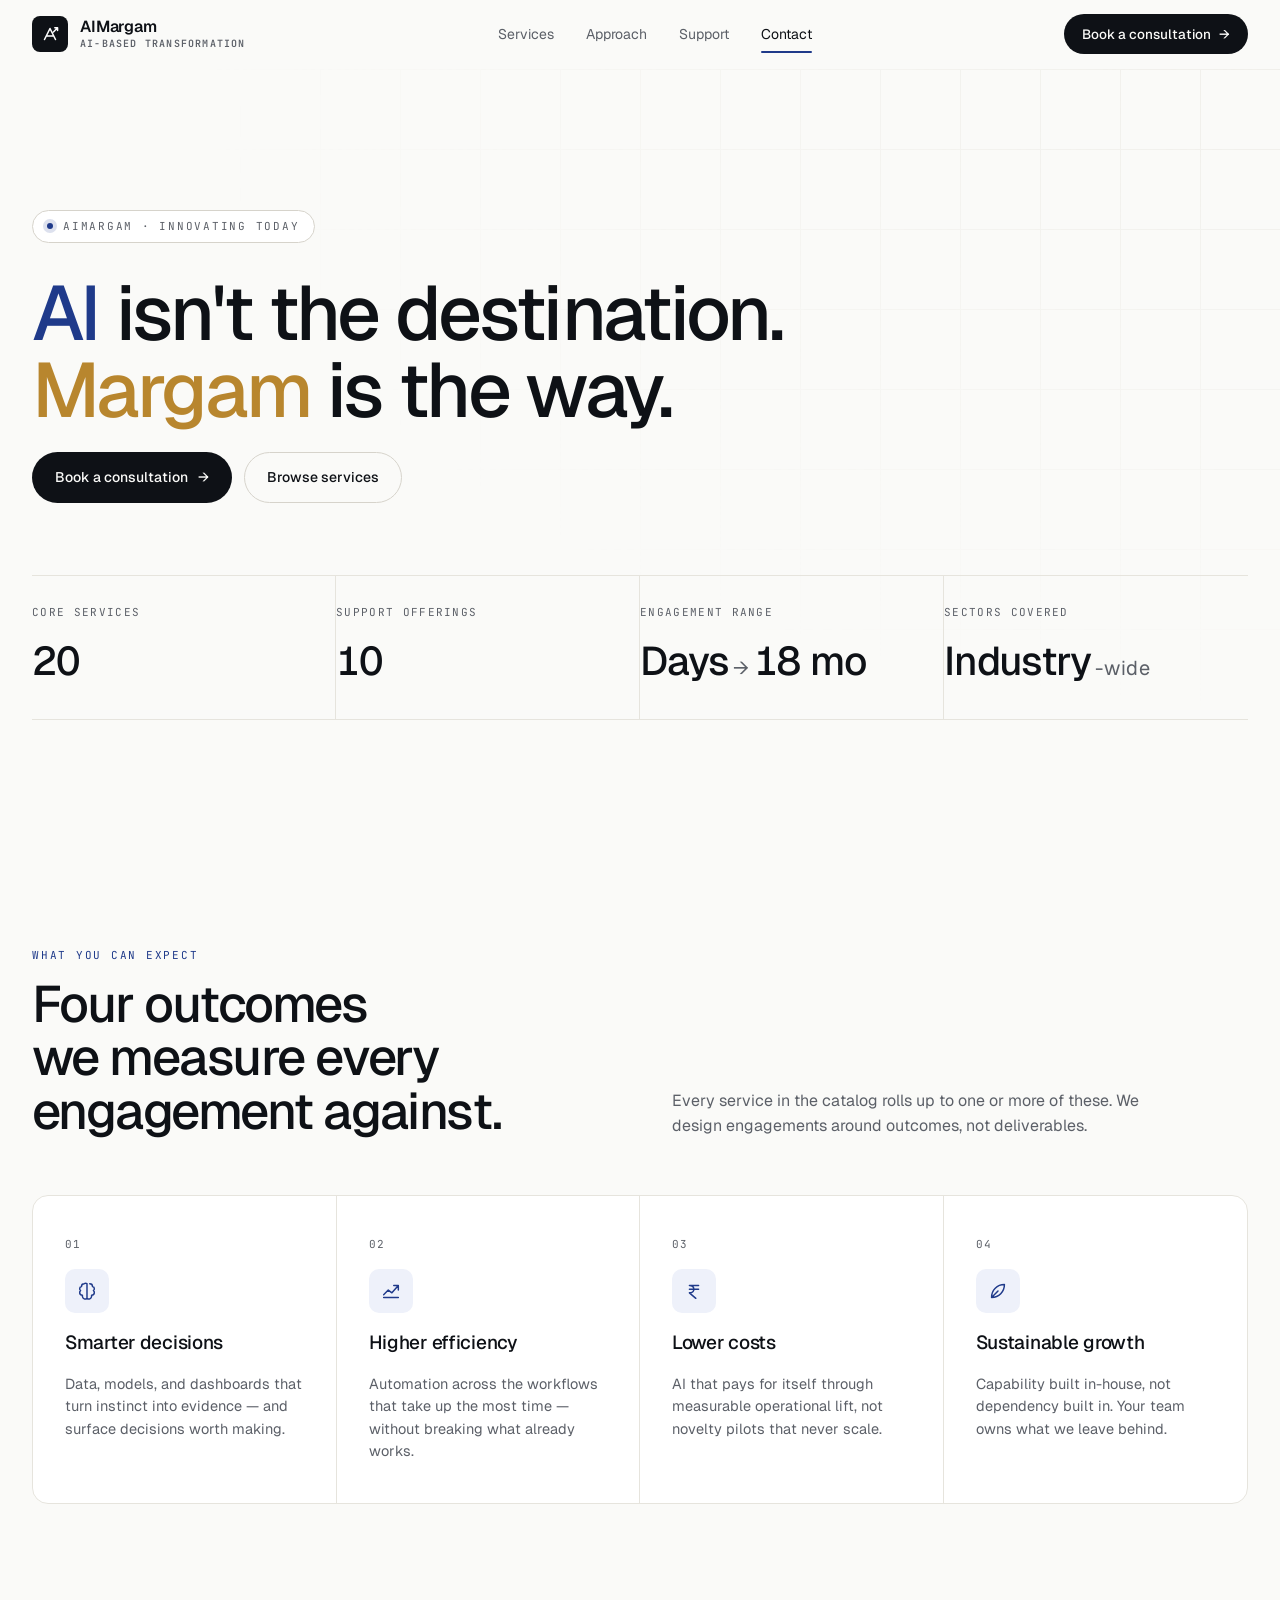
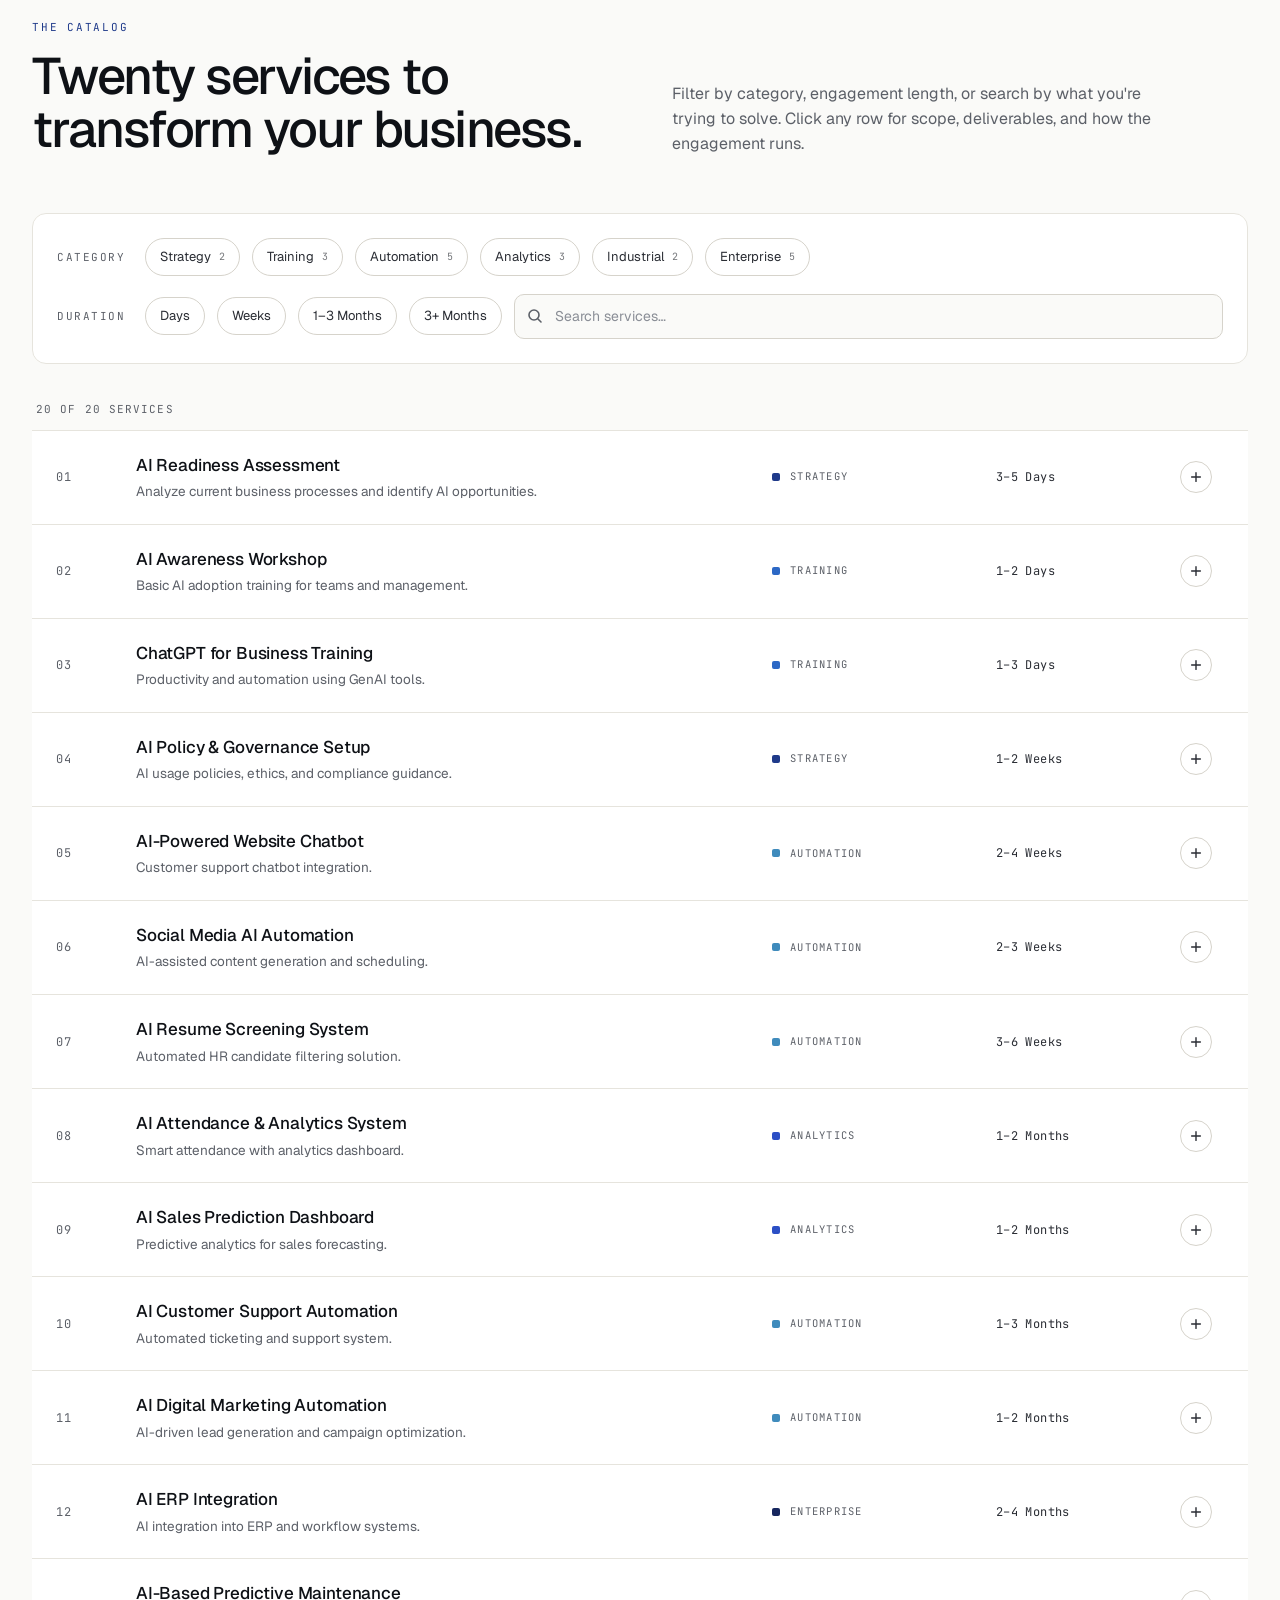
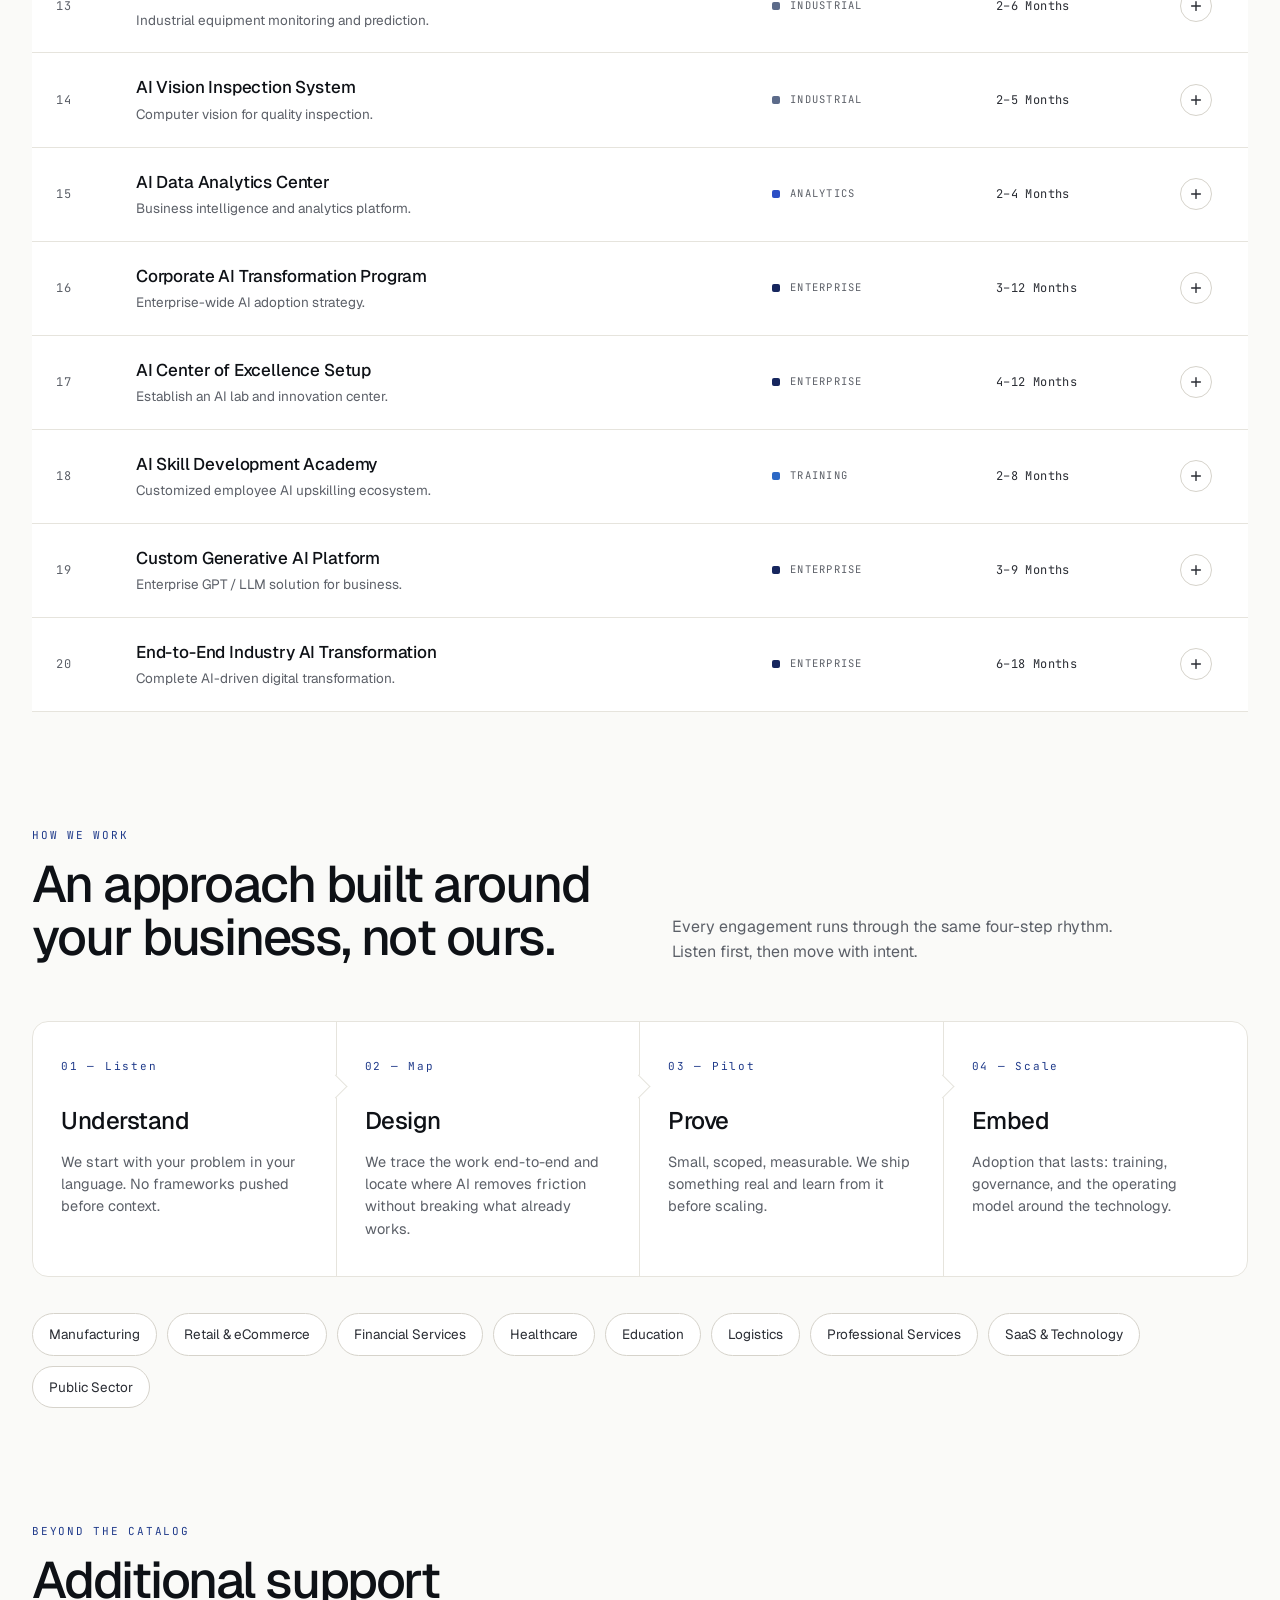
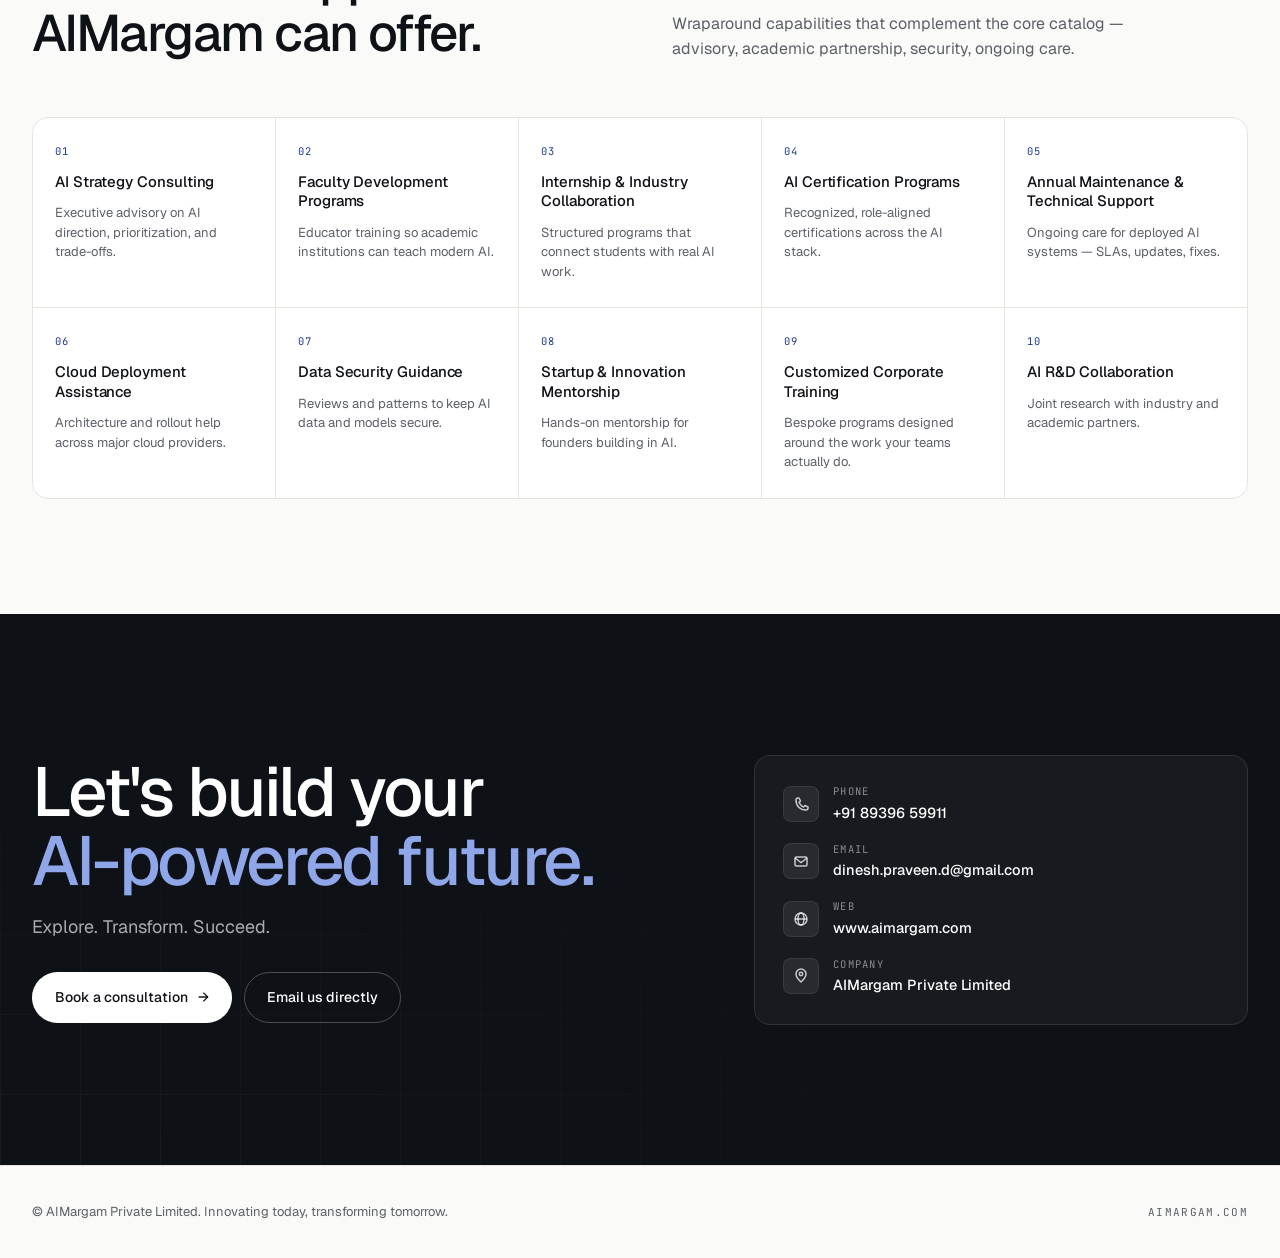
==== index.html @ cd2fcca5 "Add files via upload" ====
<!doctype html>
<html lang="en">
<head>
  <meta charset="utf-8" />
  <meta name="viewport" content="width=device-width, initial-scale=1" />
  <title>AIMargam — AI transformation for businesses</title>
  <meta name="description" content="AIMargam Private Limited — AI transformation services for businesses. Twenty focused services, deep advisory, and platform partnerships from discovery to enterprise rollout." />

  <link rel="preconnect" href="https://fonts.googleapis.com" />
  <link rel="preconnect" href="https://fonts.gstatic.com" crossorigin />
  <link href="https://fonts.googleapis.com/css2?family=Geist:wght@300;400;500;600;700&family=JetBrains+Mono:wght@400;500&display=swap" rel="stylesheet" />

  <link rel="stylesheet" href="styles.css" />
</head>
<body>

  <!-- =====================================================
       Inline SVG sprite (one fetch, all icons)
       ===================================================== -->
  <svg width="0" height="0" style="position:absolute" aria-hidden="true">
    <defs>
      <symbol id="i-arrow-ur" viewBox="0 0 16 16">
        <path d="M4 12 L12 4 M6 4 L12 4 L12 10" fill="none" stroke="currentColor" stroke-width="1.6" stroke-linecap="round" stroke-linejoin="round"/>
      </symbol>
      <symbol id="i-search" viewBox="0 0 16 16">
        <circle cx="7" cy="7" r="5" fill="none" stroke="currentColor" stroke-width="1.6"/>
        <path d="M11 11 L14 14" fill="none" stroke="currentColor" stroke-width="1.6" stroke-linecap="round"/>
      </symbol>
      <symbol id="i-plus" viewBox="0 0 16 16">
        <path d="M8 3 V13 M3 8 H13" fill="none" stroke="currentColor" stroke-width="1.6" stroke-linecap="round"/>
      </symbol>
      <symbol id="i-close" viewBox="0 0 16 16">
        <path d="M4 4 L12 12 M12 4 L4 12" fill="none" stroke="currentColor" stroke-width="1.8" stroke-linecap="round"/>
      </symbol>
      <symbol id="i-menu" viewBox="0 0 16 16">
        <path d="M2 5 H14 M2 11 H14" fill="none" stroke="currentColor" stroke-width="1.6" stroke-linecap="round"/>
      </symbol>
      <symbol id="i-check" viewBox="0 0 24 24">
        <path d="M5 12 L10 17 L19 7" fill="none" stroke="currentColor" stroke-width="2.2" stroke-linecap="round" stroke-linejoin="round"/>
      </symbol>
      <symbol id="i-phone" viewBox="0 0 16 16">
        <path d="M3 4 C3 3 4 2 5 2 H6 L7.5 5 L6 6.5 C7 8.5 8.5 10 10.5 11 L12 9.5 L15 11 V12 C15 13 14 14 13 14 C7 14 3 10 3 4 Z" fill="none" stroke="currentColor" stroke-width="1.5" stroke-linejoin="round"/>
      </symbol>
      <symbol id="i-mail" viewBox="0 0 16 16">
        <rect x="2" y="4" width="12" height="9" rx="1.5" fill="none" stroke="currentColor" stroke-width="1.5"/>
        <path d="M2 5 L8 9.5 L14 5" fill="none" stroke="currentColor" stroke-width="1.5"/>
      </symbol>
      <symbol id="i-web" viewBox="0 0 16 16">
        <circle cx="8" cy="8" r="6" fill="none" stroke="currentColor" stroke-width="1.5"/>
        <ellipse cx="8" cy="8" rx="3" ry="6" fill="none" stroke="currentColor" stroke-width="1.5"/>
        <path d="M2 8 H14" fill="none" stroke="currentColor" stroke-width="1.5"/>
      </symbol>
      <symbol id="i-pin" viewBox="0 0 16 16">
        <path d="M8 14 C8 14 13 9.5 13 6 A5 5 0 0 0 3 6 C3 9.5 8 14 8 14 Z" fill="none" stroke="currentColor" stroke-width="1.5" stroke-linejoin="round"/>
        <circle cx="8" cy="6" r="1.7" fill="none" stroke="currentColor" stroke-width="1.5"/>
      </symbol>
      <symbol id="i-brain" viewBox="0 0 24 24">
        <path d="M9 4 A3 3 0 0 0 6 7 A2.5 2.5 0 0 0 4 9.5 A2.5 2.5 0 0 0 5 11.5 A2.5 2.5 0 0 0 4 13.5 A3 3 0 0 0 7 16.5 V18 A3 3 0 0 0 12 20 V4 A3 3 0 0 0 9 4 Z M15 4 A3 3 0 0 1 18 7 A2.5 2.5 0 0 1 20 9.5 A2.5 2.5 0 0 1 19 11.5 A2.5 2.5 0 0 1 20 13.5 A3 3 0 0 1 17 16.5 V18 A3 3 0 0 1 12 20" fill="none" stroke="currentColor" stroke-width="1.6" stroke-linecap="round" stroke-linejoin="round"/>
      </symbol>
      <symbol id="i-chart" viewBox="0 0 24 24">
        <path d="M4 19 H20 M4 16 L9 11 L13 14 L20 6 M15 6 L20 6 L20 11" fill="none" stroke="currentColor" stroke-width="1.6" stroke-linecap="round" stroke-linejoin="round"/>
      </symbol>
      <symbol id="i-rupee" viewBox="0 0 24 24">
        <path d="M7 6 H17 M7 10 H17 M7 6 C13 6 14 14 7 14 L14 20" fill="none" stroke="currentColor" stroke-width="1.6" stroke-linecap="round" stroke-linejoin="round"/>
      </symbol>
      <symbol id="i-leaf" viewBox="0 0 24 24">
        <path d="M5 19 C5 11 11 5 19 5 C19 13 13 19 5 19 Z M5 19 L12 12" fill="none" stroke="currentColor" stroke-width="1.6" stroke-linecap="round" stroke-linejoin="round"/>
      </symbol>
      <symbol id="i-mark" viewBox="0 0 32 32">
        <path d="M8 24 L16 8 L24 24 M11 19 H21 M21 13 L27 7 M23 7 L27 7 L27 11" fill="none" stroke="currentColor" stroke-width="2.2" stroke-linecap="round" stroke-linejoin="round"/>
      </symbol>
    </defs>
  </svg>

  <!-- =====================================================
       Navigation
       ===================================================== -->
  <nav class="nav" id="top">
    <div class="nav-inner">
      <a class="brand" href="#top">
        <span class="brand-mark"><svg><use href="#i-mark"/></svg></span>
        <span class="brand-text">
          <span class="name">AIMargam</span>
          <span class="sub">AI-based transformation</span>
        </span>
      </a>
      <div class="nav-links">
        <a href="#services">Services</a>
        <a href="#approach">Approach</a>
        <a href="#support">Support</a>
        <a href="#contact">Contact</a>
      </div>
      <button class="nav-cta" data-book="true">
        Book a consultation
        <span class="arrow">→</span>
      </button>
      <button class="nav-mobile-toggle" aria-label="Open menu"><svg><use href="#i-menu"/></svg></button>
    </div>
  </nav>

  <!-- Mobile menu drawer -->
  <div class="mobile-menu">
    <button class="mobile-close" aria-label="Close menu"><svg style="width:16px;height:16px"><use href="#i-close"/></svg></button>
    <a href="#services">Services</a>
    <a href="#approach">Approach</a>
    <a href="#support">Support</a>
    <a href="#contact">Contact</a>
    <button class="cta" data-book="true">Book a consultation</button>
  </div>

  <!-- =====================================================
       Hero
       ===================================================== -->
  <header class="hero">
    <div class="shell">
      <div class="hero-eyebrow reveal">AIMargam · Innovating today</div>
      <h1 class="reveal" data-delay="1"><span class="accent">AI</span> isn't the destination. <span class="accent-gold">Margam</span> is the way.</h1>
      <div class="hero-ctas reveal" data-delay="3">
        <button class="btn btn-primary" data-book="true">Book a consultation <span class="arrow">→</span></button>
        <a class="btn btn-ghost" href="#services">Browse services</a>
      </div>

      <div class="hero-stats reveal" data-delay="4">
        <div class="stat">
          <div class="k">Core services</div>
          <div class="v"><span data-count="20">20</span></div>
        </div>
        <div class="stat">
          <div class="k">Support offerings</div>
          <div class="v"><span data-count="10">10</span></div>
        </div>
        <div class="stat">
          <div class="k">Engagement range</div>
          <div class="v">Days <small>→</small> 18 mo</div>
        </div>
        <div class="stat">
          <div class="k">Sectors covered</div>
          <div class="v">Industry<small>-wide</small></div>
        </div>
      </div>
    </div>
  </header>

  <!-- =====================================================
       Outcomes
       ===================================================== -->
  <section class="section">
    <div class="shell">
      <div class="sec-head">
        <div class="reveal">
          <div class="sec-eyebrow">What you can expect</div>
          <h2>Four outcomes we measure every engagement against.</h2>
        </div>
        <p class="blurb reveal" data-delay="1">Every service in the catalog rolls up to one or more of these. We design engagements around outcomes, not deliverables.</p>
      </div>

      <div class="outcomes reveal">
        <div class="outcome">
          <span class="outcome-num">01</span>
          <div class="outcome-glyph"><svg width="22" height="22"><use href="#i-brain"/></svg></div>
          <h3>Smarter decisions</h3>
          <p>Data, models, and dashboards that turn instinct into evidence — and surface decisions worth making.</p>
        </div>
        <div class="outcome">
          <span class="outcome-num">02</span>
          <div class="outcome-glyph"><svg width="22" height="22"><use href="#i-chart"/></svg></div>
          <h3>Higher efficiency</h3>
          <p>Automation across the workflows that take up the most time — without breaking what already works.</p>
        </div>
        <div class="outcome">
          <span class="outcome-num">03</span>
          <div class="outcome-glyph"><svg width="22" height="22"><use href="#i-rupee"/></svg></div>
          <h3>Lower costs</h3>
          <p>AI that pays for itself through measurable operational lift, not novelty pilots that never scale.</p>
        </div>
        <div class="outcome">
          <span class="outcome-num">04</span>
          <div class="outcome-glyph"><svg width="22" height="22"><use href="#i-leaf"/></svg></div>
          <h3>Sustainable growth</h3>
          <p>Capability built in-house, not dependency built in. Your team owns what we leave behind.</p>
        </div>
      </div>
    </div>
  </section>

  <!-- =====================================================
       Services catalog
       ===================================================== -->
  <section class="section" id="services" style="padding-top:0">
    <div class="shell">
      <div class="sec-head">
        <div class="reveal">
          <div class="sec-eyebrow">The catalog</div>
          <h2>Twenty services to transform your business.</h2>
        </div>
        <p class="blurb reveal" data-delay="1">Filter by category, engagement length, or search by what you're trying to solve. Click any row for scope, deliverables, and how the engagement runs.</p>
      </div>

      <div class="filters reveal">
        <div class="filter-row">
          <div class="filter-label">Category</div>
          <button class="chip" data-filter="cat" data-value="strategy">Strategy <span class="count">2</span></button>
          <button class="chip" data-filter="cat" data-value="training">Training <span class="count">3</span></button>
          <button class="chip" data-filter="cat" data-value="automation">Automation <span class="count">5</span></button>
          <button class="chip" data-filter="cat" data-value="analytics">Analytics <span class="count">3</span></button>
          <button class="chip" data-filter="cat" data-value="industrial">Industrial <span class="count">2</span></button>
          <button class="chip" data-filter="cat" data-value="enterprise">Enterprise <span class="count">5</span></button>
        </div>
        <div class="filter-row">
          <div class="filter-label">Duration</div>
          <button class="chip" data-filter="dur" data-value="days">Days</button>
          <button class="chip" data-filter="dur" data-value="weeks">Weeks</button>
          <button class="chip" data-filter="dur" data-value="short">1–3 Months</button>
          <button class="chip" data-filter="dur" data-value="long">3+ Months</button>
          <div class="search-wrap">
            <svg class="search-icon"><use href="#i-search"/></svg>
            <input id="service-search" type="search" placeholder="Search services…" autocomplete="off" />
          </div>
        </div>
      </div>

      <div class="results-meta">
        <span id="results-count">20 of 20 services</span>
        <button id="clear-filters" style="display:none">Clear filters</button>
      </div>

      <div class="service-list">

        <!-- 01 -->
        <article class="service" data-cat="strategy" data-dur="3–5 Days" data-search="ai readiness assessment business processes opportunities consultation roadmap">
          <div class="service-head">
            <div class="service-num">01</div>
            <div class="service-title">
              <div class="name">AI Readiness Assessment</div>
              <div class="scope">Analyze current business processes and identify AI opportunities.</div>
            </div>
            <div class="service-cat" style="--cat-color:#1F3A8A">Strategy</div>
            <div class="service-dur">3–5 Days</div>
            <div class="service-chev"><svg width="14" height="14"><use href="#i-plus"/></svg></div>
          </div>
          <div class="service-body">
            <div class="service-body-inner">
              <div class="detail-block">
                <div class="k">What it is</div>
                <div class="v">A structured audit of your operations, data, and tooling. We map where AI fits and where it doesn't, with a prioritized roadmap of opportunities and risks.</div>
              </div>
              <div class="detail-block">
                <div class="k">Deliverables</div>
                <ul class="v"><li>Discovery interviews</li><li>Opportunity heatmap</li><li>Phased adoption plan</li></ul>
              </div>
              <div class="detail-actions">
                <div class="timeline-pill">3–5 Days</div>
                <button class="btn btn-accent" data-book="AI Readiness Assessment">Discuss this <span class="arrow">→</span></button>
              </div>
            </div>
          </div>
        </article>

        <!-- 02 -->
        <article class="service" data-cat="training" data-dur="1–2 Days" data-search="ai awareness workshop adoption training teams management trainer certificates">
          <div class="service-head">
            <div class="service-num">02</div>
            <div class="service-title">
              <div class="name">AI Awareness Workshop</div>
              <div class="scope">Basic AI adoption training for teams and management.</div>
            </div>
            <div class="service-cat" style="--cat-color:#2C68C5">Training</div>
            <div class="service-dur">1–2 Days</div>
            <div class="service-chev"><svg width="14" height="14"><use href="#i-plus"/></svg></div>
          </div>
          <div class="service-body">
            <div class="service-body-inner">
              <div class="detail-block">
                <div class="k">What it is</div>
                <div class="v">Hands-on sessions that demystify AI for non-technical teams. Covers core concepts, real use cases, and the working vocabulary leaders need to make decisions.</div>
              </div>
              <div class="detail-block">
                <div class="k">Deliverables</div>
                <ul class="v"><li>Live workshop</li><li>Take-home playbook</li><li>Participation certificates</li></ul>
              </div>
              <div class="detail-actions">
                <div class="timeline-pill">1–2 Days</div>
                <button class="btn btn-accent" data-book="AI Awareness Workshop">Discuss this <span class="arrow">→</span></button>
              </div>
            </div>
          </div>
        </article>

        <!-- 03 -->
        <article class="service" data-cat="training" data-dur="1–3 Days" data-search="chatgpt business training productivity automation genai tools prompts">
          <div class="service-head">
            <div class="service-num">03</div>
            <div class="service-title">
              <div class="name">ChatGPT for Business Training</div>
              <div class="scope">Productivity and automation using GenAI tools.</div>
            </div>
            <div class="service-cat" style="--cat-color:#2C68C5">Training</div>
            <div class="service-dur">1–3 Days</div>
            <div class="service-chev"><svg width="14" height="14"><use href="#i-plus"/></svg></div>
          </div>
          <div class="service-body">
            <div class="service-body-inner">
              <div class="detail-block">
                <div class="k">What it is</div>
                <div class="v">Practical training for using generative AI inside real workflows — drafting, analysis, customer comms, and content. Includes prompt libraries built for your team.</div>
              </div>
              <div class="detail-block">
                <div class="k">Deliverables</div>
                <ul class="v"><li>Role-based modules</li><li>Prompt library</li><li>Workflow templates</li></ul>
              </div>
              <div class="detail-actions">
                <div class="timeline-pill">1–3 Days</div>
                <button class="btn btn-accent" data-book="ChatGPT for Business Training">Discuss this <span class="arrow">→</span></button>
              </div>
            </div>
          </div>
        </article>

        <!-- 04 -->
        <article class="service" data-cat="strategy" data-dur="1–2 Weeks" data-search="ai policy governance ethics compliance documentation advisory">
          <div class="service-head">
            <div class="service-num">04</div>
            <div class="service-title">
              <div class="name">AI Policy &amp; Governance Setup</div>
              <div class="scope">AI usage policies, ethics, and compliance guidance.</div>
            </div>
            <div class="service-cat" style="--cat-color:#1F3A8A">Strategy</div>
            <div class="service-dur">1–2 Weeks</div>
            <div class="service-chev"><svg width="14" height="14"><use href="#i-plus"/></svg></div>
          </div>
          <div class="service-body">
            <div class="service-body-inner">
              <div class="detail-block">
                <div class="k">What it is</div>
                <div class="v">Governance frameworks that keep AI use safe, compliant, and auditable. Covers data handling, model risk, and acceptable-use policies for staff and vendors.</div>
              </div>
              <div class="detail-block">
                <div class="k">Deliverables</div>
                <ul class="v"><li>Policy documents</li><li>Risk register</li><li>Review cadence</li></ul>
              </div>
              <div class="detail-actions">
                <div class="timeline-pill">1–2 Weeks</div>
                <button class="btn btn-accent" data-book="AI Policy &amp; Governance Setup">Discuss this <span class="arrow">→</span></button>
              </div>
            </div>
          </div>
        </article>

        <!-- 05 -->
        <article class="service" data-cat="automation" data-dur="2–4 Weeks" data-search="ai powered website chatbot customer support integration deployment">
          <div class="service-head">
            <div class="service-num">05</div>
            <div class="service-title">
              <div class="name">AI-Powered Website Chatbot</div>
              <div class="scope">Customer support chatbot integration.</div>
            </div>
            <div class="service-cat" style="--cat-color:#3F8BBC">Automation</div>
            <div class="service-dur">2–4 Weeks</div>
            <div class="service-chev"><svg width="14" height="14"><use href="#i-plus"/></svg></div>
          </div>
          <div class="service-body">
            <div class="service-body-inner">
              <div class="detail-block">
                <div class="k">What it is</div>
                <div class="v">A grounded chatbot trained on your knowledge base. Handles tier-one support and lead capture, with handoff paths to humans when needed.</div>
              </div>
              <div class="detail-block">
                <div class="k">Deliverables</div>
                <ul class="v"><li>Knowledge ingestion</li><li>Conversation flows</li><li>Analytics dashboard</li></ul>
              </div>
              <div class="detail-actions">
                <div class="timeline-pill">2–4 Weeks</div>
                <button class="btn btn-accent" data-book="AI-Powered Website Chatbot">Discuss this <span class="arrow">→</span></button>
              </div>
            </div>
          </div>
        </article>

        <!-- 06 -->
        <article class="service" data-cat="automation" data-dur="2–3 Weeks" data-search="social media ai automation content generation scheduling brand voice">
          <div class="service-head">
            <div class="service-num">06</div>
            <div class="service-title">
              <div class="name">Social Media AI Automation</div>
              <div class="scope">AI-assisted content generation and scheduling.</div>
            </div>
            <div class="service-cat" style="--cat-color:#3F8BBC">Automation</div>
            <div class="service-dur">2–3 Weeks</div>
            <div class="service-chev"><svg width="14" height="14"><use href="#i-plus"/></svg></div>
          </div>
          <div class="service-body">
            <div class="service-body-inner">
              <div class="detail-block">
                <div class="k">What it is</div>
                <div class="v">An end-to-end content engine: ideation, drafting, scheduling, and performance review. Tuned to your brand voice and posting cadence.</div>
              </div>
              <div class="detail-block">
                <div class="k">Deliverables</div>
                <ul class="v"><li>Brand voice tuning</li><li>Editorial workflow</li><li>Scheduler integration</li></ul>
              </div>
              <div class="detail-actions">
                <div class="timeline-pill">2–3 Weeks</div>
                <button class="btn btn-accent" data-book="Social Media AI Automation">Discuss this <span class="arrow">→</span></button>
              </div>
            </div>
          </div>
        </article>

        <!-- 07 -->
        <article class="service" data-cat="automation" data-dur="3–6 Weeks" data-search="ai resume screening hr candidate filtering shortlist reviewer">
          <div class="service-head">
            <div class="service-num">07</div>
            <div class="service-title">
              <div class="name">AI Resume Screening System</div>
              <div class="scope">Automated HR candidate filtering solution.</div>
            </div>
            <div class="service-cat" style="--cat-color:#3F8BBC">Automation</div>
            <div class="service-dur">3–6 Weeks</div>
            <div class="service-chev"><svg width="14" height="14"><use href="#i-plus"/></svg></div>
          </div>
          <div class="service-body">
            <div class="service-body-inner">
              <div class="detail-block">
                <div class="k">What it is</div>
                <div class="v">Cuts time-to-shortlist by ranking applicants against role criteria. Designed with explainability so HR can defend every decision.</div>
              </div>
              <div class="detail-block">
                <div class="k">Deliverables</div>
                <ul class="v"><li>Role rubrics</li><li>Screening pipeline</li><li>Reviewer console</li></ul>
              </div>
              <div class="detail-actions">
                <div class="timeline-pill">3–6 Weeks</div>
                <button class="btn btn-accent" data-book="AI Resume Screening System">Discuss this <span class="arrow">→</span></button>
              </div>
            </div>
          </div>
        </article>

        <!-- 08 -->
        <article class="service" data-cat="analytics" data-dur="1–2 Months" data-search="ai attendance analytics dashboard workforce computer vision">
          <div class="service-head">
            <div class="service-num">08</div>
            <div class="service-title">
              <div class="name">AI Attendance &amp; Analytics System</div>
              <div class="scope">Smart attendance with analytics dashboard.</div>
            </div>
            <div class="service-cat" style="--cat-color:#2C4FC5">Analytics</div>
            <div class="service-dur">1–2 Months</div>
            <div class="service-chev"><svg width="14" height="14"><use href="#i-plus"/></svg></div>
          </div>
          <div class="service-body">
            <div class="service-body-inner">
              <div class="detail-block">
                <div class="k">What it is</div>
                <div class="v">Computer-vision attendance with workforce analytics layered on top — patterns, anomalies, and a live dashboard for ops and HR.</div>
              </div>
              <div class="detail-block">
                <div class="k">Deliverables</div>
                <ul class="v"><li>On-site install</li><li>Dashboard rollout</li><li>Admin training</li></ul>
              </div>
              <div class="detail-actions">
                <div class="timeline-pill">1–2 Months</div>
                <button class="btn btn-accent" data-book="AI Attendance &amp; Analytics System">Discuss this <span class="arrow">→</span></button>
              </div>
            </div>
          </div>
        </article>

        <!-- 09 -->
        <article class="service" data-cat="analytics" data-dur="1–2 Months" data-search="ai sales prediction dashboard forecasting pipeline revenue">
          <div class="service-head">
            <div class="service-num">09</div>
            <div class="service-title">
              <div class="name">AI Sales Prediction Dashboard</div>
              <div class="scope">Predictive analytics for sales forecasting.</div>
            </div>
            <div class="service-cat" style="--cat-color:#2C4FC5">Analytics</div>
            <div class="service-dur">1–2 Months</div>
            <div class="service-chev"><svg width="14" height="14"><use href="#i-plus"/></svg></div>
          </div>
          <div class="service-body">
            <div class="service-body-inner">
              <div class="detail-block">
                <div class="k">What it is</div>
                <div class="v">Forecasts that adjust to seasonality, pipeline health, and rep activity. Built so revenue leaders can interrogate the model, not just trust it.</div>
              </div>
              <div class="detail-block">
                <div class="k">Deliverables</div>
                <ul class="v"><li>Data integration</li><li>Forecast model</li><li>Sales dashboards</li></ul>
              </div>
              <div class="detail-actions">
                <div class="timeline-pill">1–2 Months</div>
                <button class="btn btn-accent" data-book="AI Sales Prediction Dashboard">Discuss this <span class="arrow">→</span></button>
              </div>
            </div>
          </div>
        </article>

        <!-- 10 -->
        <article class="service" data-cat="automation" data-dur="1–3 Months" data-search="ai customer support automation ticketing helpdesk routing csat">
          <div class="service-head">
            <div class="service-num">10</div>
            <div class="service-title">
              <div class="name">AI Customer Support Automation</div>
              <div class="scope">Automated ticketing and support system.</div>
            </div>
            <div class="service-cat" style="--cat-color:#3F8BBC">Automation</div>
            <div class="service-dur">1–3 Months</div>
            <div class="service-chev"><svg width="14" height="14"><use href="#i-plus"/></svg></div>
          </div>
          <div class="service-body">
            <div class="service-body-inner">
              <div class="detail-block">
                <div class="k">What it is</div>
                <div class="v">Routing, triage, draft replies, and resolution suggestions, embedded in your existing helpdesk. Measurable lift on first-response and CSAT.</div>
              </div>
              <div class="detail-block">
                <div class="k">Deliverables</div>
                <ul class="v"><li>Helpdesk connectors</li><li>Triage models</li><li>Quality reporting</li></ul>
              </div>
              <div class="detail-actions">
                <div class="timeline-pill">1–3 Months</div>
                <button class="btn btn-accent" data-book="AI Customer Support Automation">Discuss this <span class="arrow">→</span></button>
              </div>
            </div>
          </div>
        </article>

        <!-- 11 -->
        <article class="service" data-cat="automation" data-dur="1–2 Months" data-search="ai digital marketing automation lead generation campaign optimization attribution">
          <div class="service-head">
            <div class="service-num">11</div>
            <div class="service-title">
              <div class="name">AI Digital Marketing Automation</div>
              <div class="scope">AI-driven lead generation and campaign optimization.</div>
            </div>
            <div class="service-cat" style="--cat-color:#3F8BBC">Automation</div>
            <div class="service-dur">1–2 Months</div>
            <div class="service-chev"><svg width="14" height="14"><use href="#i-plus"/></svg></div>
          </div>
          <div class="service-body">
            <div class="service-body-inner">
              <div class="detail-block">
                <div class="k">What it is</div>
                <div class="v">Targeting, creative variants, and bid logic informed by your CRM. Campaigns get smarter every cycle without manual tuning.</div>
              </div>
              <div class="detail-block">
                <div class="k">Deliverables</div>
                <ul class="v"><li>Audience modeling</li><li>Creative pipeline</li><li>Attribution stack</li></ul>
              </div>
              <div class="detail-actions">
                <div class="timeline-pill">1–2 Months</div>
                <button class="btn btn-accent" data-book="AI Digital Marketing Automation">Discuss this <span class="arrow">→</span></button>
              </div>
            </div>
          </div>
        </article>

        <!-- 12 -->
        <article class="service" data-cat="enterprise" data-dur="2–4 Months" data-search="ai erp integration workflow procurement finance inventory">
          <div class="service-head">
            <div class="service-num">12</div>
            <div class="service-title">
              <div class="name">AI ERP Integration</div>
              <div class="scope">AI integration into ERP and workflow systems.</div>
            </div>
            <div class="service-cat" style="--cat-color:#16265E">Enterprise</div>
            <div class="service-dur">2–4 Months</div>
            <div class="service-chev"><svg width="14" height="14"><use href="#i-plus"/></svg></div>
          </div>
          <div class="service-body">
            <div class="service-body-inner">
              <div class="detail-block">
                <div class="k">What it is</div>
                <div class="v">Bring AI into the core of operations — procurement, finance, inventory. Includes safe rollout patterns that respect existing approvals and controls.</div>
              </div>
              <div class="detail-block">
                <div class="k">Deliverables</div>
                <ul class="v"><li>System mapping</li><li>Integration build</li><li>Change management</li></ul>
              </div>
              <div class="detail-actions">
                <div class="timeline-pill">2–4 Months</div>
                <button class="btn btn-accent" data-book="AI ERP Integration">Discuss this <span class="arrow">→</span></button>
              </div>
            </div>
          </div>
        </article>

        <!-- 13 -->
        <article class="service" data-cat="industrial" data-dur="2–6 Months" data-search="ai predictive maintenance industrial equipment sensors downtime">
          <div class="service-head">
            <div class="service-num">13</div>
            <div class="service-title">
              <div class="name">AI-Based Predictive Maintenance</div>
              <div class="scope">Industrial equipment monitoring and prediction.</div>
            </div>
            <div class="service-cat" style="--cat-color:#5C6B8A">Industrial</div>
            <div class="service-dur">2–6 Months</div>
            <div class="service-chev"><svg width="14" height="14"><use href="#i-plus"/></svg></div>
          </div>
          <div class="service-body">
            <div class="service-body-inner">
              <div class="detail-block">
                <div class="k">What it is</div>
                <div class="v">Sensor-driven failure prediction for plants and fleets. Reduces unplanned downtime and lets maintenance teams plan, not react.</div>
              </div>
              <div class="detail-block">
                <div class="k">Deliverables</div>
                <ul class="v"><li>Sensor deployment</li><li>Predictive models</li><li>Maintenance dashboards</li></ul>
              </div>
              <div class="detail-actions">
                <div class="timeline-pill">2–6 Months</div>
                <button class="btn btn-accent" data-book="AI-Based Predictive Maintenance">Discuss this <span class="arrow">→</span></button>
              </div>
            </div>
          </div>
        </article>

        <!-- 14 -->
        <article class="service" data-cat="industrial" data-dur="2–5 Months" data-search="ai vision inspection computer vision quality defect cameras">
          <div class="service-head">
            <div class="service-num">14</div>
            <div class="service-title">
              <div class="name">AI Vision Inspection System</div>
              <div class="scope">Computer vision for quality inspection.</div>
            </div>
            <div class="service-cat" style="--cat-color:#5C6B8A">Industrial</div>
            <div class="service-dur">2–5 Months</div>
            <div class="service-chev"><svg width="14" height="14"><use href="#i-plus"/></svg></div>
          </div>
          <div class="service-body">
            <div class="service-body-inner">
              <div class="detail-block">
                <div class="k">What it is</div>
                <div class="v">Vision systems that catch defects faster and more consistently than manual QC. Tuned to your line, your lighting, your tolerance bands.</div>
              </div>
              <div class="detail-block">
                <div class="k">Deliverables</div>
                <ul class="v"><li>Line-side cameras</li><li>Defect models</li><li>QA reporting</li></ul>
              </div>
              <div class="detail-actions">
                <div class="timeline-pill">2–5 Months</div>
                <button class="btn btn-accent" data-book="AI Vision Inspection System">Discuss this <span class="arrow">→</span></button>
              </div>
            </div>
          </div>
        </article>

        <!-- 15 -->
        <article class="service" data-cat="analytics" data-dur="2–4 Months" data-search="ai data analytics center business intelligence platform dashboards warehouse">
          <div class="service-head">
            <div class="service-num">15</div>
            <div class="service-title">
              <div class="name">AI Data Analytics Center</div>
              <div class="scope">Business intelligence and analytics platform.</div>
            </div>
            <div class="service-cat" style="--cat-color:#2C4FC5">Analytics</div>
            <div class="service-dur">2–4 Months</div>
            <div class="service-chev"><svg width="14" height="14"><use href="#i-plus"/></svg></div>
          </div>
          <div class="service-body">
            <div class="service-body-inner">
              <div class="detail-block">
                <div class="k">What it is</div>
                <div class="v">A central analytics layer for the business — a single source of truth with self-serve dashboards for every function.</div>
              </div>
              <div class="detail-block">
                <div class="k">Deliverables</div>
                <ul class="v"><li>Data warehouse</li><li>Semantic layer</li><li>Self-serve BI</li></ul>
              </div>
              <div class="detail-actions">
                <div class="timeline-pill">2–4 Months</div>
                <button class="btn btn-accent" data-book="AI Data Analytics Center">Discuss this <span class="arrow">→</span></button>
              </div>
            </div>
          </div>
        </article>

        <!-- 16 -->
        <article class="service" data-cat="enterprise" data-dur="3–12 Months" data-search="corporate ai transformation program enterprise-wide adoption strategy executive">
          <div class="service-head">
            <div class="service-num">16</div>
            <div class="service-title">
              <div class="name">Corporate AI Transformation Program</div>
              <div class="scope">Enterprise-wide AI adoption strategy.</div>
            </div>
            <div class="service-cat" style="--cat-color:#16265E">Enterprise</div>
            <div class="service-dur">3–12 Months</div>
            <div class="service-chev"><svg width="14" height="14"><use href="#i-plus"/></svg></div>
          </div>
          <div class="service-body">
            <div class="service-body-inner">
              <div class="detail-block">
                <div class="k">What it is</div>
                <div class="v">A multi-quarter program that aligns leadership, builds capability, and ships AI into the lines of business that move the P&amp;L.</div>
              </div>
              <div class="detail-block">
                <div class="k">Deliverables</div>
                <ul class="v"><li>Executive alignment</li><li>Capability build</li><li>Portfolio of pilots</li></ul>
              </div>
              <div class="detail-actions">
                <div class="timeline-pill">3–12 Months</div>
                <button class="btn btn-accent" data-book="Corporate AI Transformation Program">Discuss this <span class="arrow">→</span></button>
              </div>
            </div>
          </div>
        </article>

        <!-- 17 -->
        <article class="service" data-cat="enterprise" data-dur="4–12 Months" data-search="ai center of excellence setup lab innovation operating model platform hiring">
          <div class="service-head">
            <div class="service-num">17</div>
            <div class="service-title">
              <div class="name">AI Center of Excellence Setup</div>
              <div class="scope">Establish an AI lab and innovation center.</div>
            </div>
            <div class="service-cat" style="--cat-color:#16265E">Enterprise</div>
            <div class="service-dur">4–12 Months</div>
            <div class="service-chev"><svg width="14" height="14"><use href="#i-plus"/></svg></div>
          </div>
          <div class="service-body">
            <div class="service-body-inner">
              <div class="detail-block">
                <div class="k">What it is</div>
                <div class="v">Stand up an internal CoE that becomes the engine for AI work across the company — with the right people, platforms, and operating cadence.</div>
              </div>
              <div class="detail-block">
                <div class="k">Deliverables</div>
                <ul class="v"><li>Operating model</li><li>Platform blueprint</li><li>Hiring playbook</li></ul>
              </div>
              <div class="detail-actions">
                <div class="timeline-pill">4–12 Months</div>
                <button class="btn btn-accent" data-book="AI Center of Excellence Setup">Discuss this <span class="arrow">→</span></button>
              </div>
            </div>
          </div>
        </article>

        <!-- 18 -->
        <article class="service" data-cat="training" data-dur="2–8 Months" data-search="ai skill development academy upskilling lms certification curricula">
          <div class="service-head">
            <div class="service-num">18</div>
            <div class="service-title">
              <div class="name">AI Skill Development Academy</div>
              <div class="scope">Customized employee AI upskilling ecosystem.</div>
            </div>
            <div class="service-cat" style="--cat-color:#2C68C5">Training</div>
            <div class="service-dur">2–8 Months</div>
            <div class="service-chev"><svg width="14" height="14"><use href="#i-plus"/></svg></div>
          </div>
          <div class="service-body">
            <div class="service-body-inner">
              <div class="detail-block">
                <div class="k">What it is</div>
                <div class="v">A curated learning track for every role — from analysts to executives — delivered through your LMS, with certifications that matter.</div>
              </div>
              <div class="detail-block">
                <div class="k">Deliverables</div>
                <ul class="v"><li>Role-based curricula</li><li>LMS setup</li><li>Certification program</li></ul>
              </div>
              <div class="detail-actions">
                <div class="timeline-pill">2–8 Months</div>
                <button class="btn btn-accent" data-book="AI Skill Development Academy">Discuss this <span class="arrow">→</span></button>
              </div>
            </div>
          </div>
        </article>

        <!-- 19 -->
        <article class="service" data-cat="enterprise" data-dur="3–9 Months" data-search="custom generative ai platform gpt llm private grounding enterprise">
          <div class="service-head">
            <div class="service-num">19</div>
            <div class="service-title">
              <div class="name">Custom Generative AI Platform</div>
              <div class="scope">Enterprise GPT / LLM solution for business.</div>
            </div>
            <div class="service-cat" style="--cat-color:#16265E">Enterprise</div>
            <div class="service-dur">3–9 Months</div>
            <div class="service-chev"><svg width="14" height="14"><use href="#i-plus"/></svg></div>
          </div>
          <div class="service-body">
            <div class="service-body-inner">
              <div class="detail-block">
                <div class="k">What it is</div>
                <div class="v">Your own grounded GenAI environment — private, governed, and connected to internal knowledge. Built so non-technical teams can actually use it.</div>
              </div>
              <div class="detail-block">
                <div class="k">Deliverables</div>
                <ul class="v"><li>Private deployment</li><li>Knowledge grounding</li><li>App layer</li></ul>
              </div>
              <div class="detail-actions">
                <div class="timeline-pill">3–9 Months</div>
                <button class="btn btn-accent" data-book="Custom Generative AI Platform">Discuss this <span class="arrow">→</span></button>
              </div>
            </div>
          </div>
        </article>

        <!-- 20 -->
        <article class="service" data-cat="enterprise" data-dur="6–18 Months" data-search="end to end industry ai transformation digital strategy implementation">
          <div class="service-head">
            <div class="service-num">20</div>
            <div class="service-title">
              <div class="name">End-to-End Industry AI Transformation</div>
              <div class="scope">Complete AI-driven digital transformation.</div>
            </div>
            <div class="service-cat" style="--cat-color:#16265E">Enterprise</div>
            <div class="service-dur">6–18 Months</div>
            <div class="service-chev"><svg width="14" height="14"><use href="#i-plus"/></svg></div>
          </div>
          <div class="service-body">
            <div class="service-body-inner">
              <div class="detail-block">
                <div class="k">What it is</div>
                <div class="v">Our most comprehensive engagement — strategy through execution. Every layer of the business is rethought around AI, with us alongside for the journey.</div>
              </div>
              <div class="detail-block">
                <div class="k">Deliverables</div>
                <ul class="v"><li>Transformation roadmap</li><li>Cross-functional delivery</li><li>Sustained partnership</li></ul>
              </div>
              <div class="detail-actions">
                <div class="timeline-pill">6–18 Months</div>
                <button class="btn btn-accent" data-book="End-to-End Industry AI Transformation">Discuss this <span class="arrow">→</span></button>
              </div>
            </div>
          </div>
        </article>

      </div>

      <div class="empty-state" style="display:none; margin-top:24px">
        <div class="big">No services match that combination.</div>
        <div>Try removing a filter, or <button id="clear-empty" onclick="document.getElementById('clear-filters').click()" style="background:none;border:0;color:var(--accent);text-decoration:underline;cursor:pointer;font:inherit">clear all</button>.</div>
      </div>
    </div>
  </section>

  <!-- =====================================================
       Approach
       ===================================================== -->
  <section class="section" id="approach" style="padding-top:0">
    <div class="shell">
      <div class="sec-head">
        <div class="reveal">
          <div class="sec-eyebrow">How we work</div>
          <h2>An approach built around your business, not ours.</h2>
        </div>
        <p class="blurb reveal" data-delay="1">Every engagement runs through the same four-step rhythm. Listen first, then move with intent.</p>
      </div>
      <div class="process reveal">
        <div class="process-step">
          <div class="n">01 — Listen</div>
          <h3>Understand</h3>
          <p>We start with your problem in your language. No frameworks pushed before context.</p>
        </div>
        <div class="process-step">
          <div class="n">02 — Map</div>
          <h3>Design</h3>
          <p>We trace the work end-to-end and locate where AI removes friction without breaking what already works.</p>
        </div>
        <div class="process-step">
          <div class="n">03 — Pilot</div>
          <h3>Prove</h3>
          <p>Small, scoped, measurable. We ship something real and learn from it before scaling.</p>
        </div>
        <div class="process-step">
          <div class="n">04 — Scale</div>
          <h3>Embed</h3>
          <p>Adoption that lasts: training, governance, and the operating model around the technology.</p>
        </div>
      </div>

      <div class="industries">
        <span class="industry-tag">Manufacturing</span>
        <span class="industry-tag">Retail &amp; eCommerce</span>
        <span class="industry-tag">Financial Services</span>
        <span class="industry-tag">Healthcare</span>
        <span class="industry-tag">Education</span>
        <span class="industry-tag">Logistics</span>
        <span class="industry-tag">Professional Services</span>
        <span class="industry-tag">SaaS &amp; Technology</span>
        <span class="industry-tag">Public Sector</span>
      </div>
    </div>
  </section>

  <!-- =====================================================
       Support add-ons
       ===================================================== -->
  <section class="section" id="support" style="padding-top:0">
    <div class="shell">
      <div class="sec-head">
        <div class="reveal">
          <div class="sec-eyebrow">Beyond the catalog</div>
          <h2>Additional support AIMargam can offer.</h2>
        </div>
        <p class="blurb reveal" data-delay="1">Wraparound capabilities that complement the core catalog — advisory, academic partnership, security, ongoing care.</p>
      </div>

      <div class="support-grid reveal">
        <div class="support-card"><span class="support-num">01</span><h4>AI Strategy Consulting</h4><p>Executive advisory on AI direction, prioritization, and trade-offs.</p></div>
        <div class="support-card"><span class="support-num">02</span><h4>Faculty Development Programs</h4><p>Educator training so academic institutions can teach modern AI.</p></div>
        <div class="support-card"><span class="support-num">03</span><h4>Internship &amp; Industry Collaboration</h4><p>Structured programs that connect students with real AI work.</p></div>
        <div class="support-card"><span class="support-num">04</span><h4>AI Certification Programs</h4><p>Recognized, role-aligned certifications across the AI stack.</p></div>
        <div class="support-card"><span class="support-num">05</span><h4>Annual Maintenance &amp; Technical Support</h4><p>Ongoing care for deployed AI systems — SLAs, updates, fixes.</p></div>
        <div class="support-card"><span class="support-num">06</span><h4>Cloud Deployment Assistance</h4><p>Architecture and rollout help across major cloud providers.</p></div>
        <div class="support-card"><span class="support-num">07</span><h4>Data Security Guidance</h4><p>Reviews and patterns to keep AI data and models secure.</p></div>
        <div class="support-card"><span class="support-num">08</span><h4>Startup &amp; Innovation Mentorship</h4><p>Hands-on mentorship for founders building in AI.</p></div>
        <div class="support-card"><span class="support-num">09</span><h4>Customized Corporate Training</h4><p>Bespoke programs designed around the work your teams actually do.</p></div>
        <div class="support-card"><span class="support-num">10</span><h4>AI R&amp;D Collaboration</h4><p>Joint research with industry and academic partners.</p></div>
      </div>
    </div>
  </section>

  <!-- =====================================================
       CTA + Contact
       ===================================================== -->
  <section class="cta-band" id="contact">
    <div class="shell">
      <div class="cta-inner">
        <div class="reveal">
          <h2>Let's build your<br /><span class="accent">AI-powered future.</span></h2>
          <p class="cta-tag">Explore. Transform. Succeed.</p>
          <div class="cta-actions">
            <button class="btn btn-primary" data-book="true">Book a consultation <span class="arrow">→</span></button>
            <a class="btn btn-ghost" href="mailto:dinesh.praveen.d@gmail.com">Email us directly</a>
          </div>
        </div>
        <div class="contact-card reveal" data-delay="1">
          <div class="contact-row" data-copy="8939659911">
            <div class="ic"><svg><use href="#i-phone"/></svg></div>
            <div>
              <div class="label">Phone</div>
              <div class="val">+91 89396 59911</div>
            </div>
          </div>
          <div class="contact-row" data-copy="dinesh.praveen.d@gmail.com">
            <div class="ic"><svg><use href="#i-mail"/></svg></div>
            <div>
              <div class="label">Email</div>
              <div class="val">dinesh.praveen.d@gmail.com</div>
            </div>
          </div>
          <div class="contact-row" data-copy="www.aimargam.com">
            <div class="ic"><svg><use href="#i-web"/></svg></div>
            <div>
              <div class="label">Web</div>
              <div class="val">www.aimargam.com</div>
            </div>
          </div>
          <div class="contact-row">
            <div class="ic"><svg><use href="#i-pin"/></svg></div>
            <div>
              <div class="label">Company</div>
              <div class="val">AIMargam Private Limited</div>
            </div>
          </div>
        </div>
      </div>
    </div>
  </section>

  <!-- =====================================================
       Footer
       ===================================================== -->
  <footer class="footer">
    <div class="shell footer-inner">
      <div>© AIMargam Private Limited. Innovating today, transforming tomorrow.</div>
      <div class="footer-meta">aimargam.com</div>
    </div>
  </footer>

  <!-- =====================================================
       Booking modal
       ===================================================== -->
  <div class="modal-back" role="dialog" aria-modal="true" aria-labelledby="modal-title">
    <div class="modal">
      <button class="modal-close" aria-label="Close"><svg width="14" height="14"><use href="#i-close"/></svg></button>

      <div class="modal-intro">
        <h3 id="modal-title">Book a consultation</h3>
        <p class="sub">Tell us a little about what you're trying to do. We'll come back within one working day.</p>
      </div>

      <form class="modal-form" novalidate>
        <div class="field">
          <label for="f-name">Name</label>
          <input id="f-name" name="name" type="text" required placeholder="Your name" />
        </div>
        <div class="field">
          <label for="f-company">Company</label>
          <input id="f-company" name="company" type="text" placeholder="Organization" />
        </div>
        <div class="field full">
          <label for="f-email">Email</label>
          <input id="f-email" name="email" type="email" required placeholder="you@company.com" />
        </div>
        <div class="field full">
          <label for="f-interest">Service of interest</label>
          <select id="f-interest" name="interest">
            <option value="">Not sure yet — let's discuss</option>
            <option>AI Readiness Assessment</option>
            <option>AI Awareness Workshop</option>
            <option>ChatGPT for Business Training</option>
            <option>AI Policy &amp; Governance Setup</option>
            <option>AI-Powered Website Chatbot</option>
            <option>Social Media AI Automation</option>
            <option>AI Resume Screening System</option>
            <option>AI Attendance &amp; Analytics System</option>
            <option>AI Sales Prediction Dashboard</option>
            <option>AI Customer Support Automation</option>
            <option>AI Digital Marketing Automation</option>
            <option>AI ERP Integration</option>
            <option>AI-Based Predictive Maintenance</option>
            <option>AI Vision Inspection System</option>
            <option>AI Data Analytics Center</option>
            <option>Corporate AI Transformation Program</option>
            <option>AI Center of Excellence Setup</option>
            <option>AI Skill Development Academy</option>
            <option>Custom Generative AI Platform</option>
            <option>End-to-End Industry AI Transformation</option>
          </select>
        </div>
        <div class="field full">
          <label for="f-note">What you'd like to discuss</label>
          <textarea id="f-note" name="note" placeholder="Optional — a few lines of context."></textarea>
        </div>
        <div class="modal-foot full">
          <button type="button" class="btn btn-ghost modal-cancel">Cancel</button>
          <button type="submit" class="btn btn-primary">Request consultation <span class="arrow">→</span></button>
        </div>
      </form>

      <div class="success" style="display:none">
        <div class="check"><svg><use href="#i-check"/></svg></div>
        <h3>Thank you<span class="success-name"></span>.</h3>
        <p class="sub" style="max-width:36ch;margin:8px auto 24px">We've noted your interest<span class="success-interest"></span>. Someone from the team will reach out within one working day.</p>
        <button class="btn btn-primary modal-cancel">Close</button>
      </div>
    </div>
  </div>

  <!-- Toast -->
  <div class="toast" role="status" aria-live="polite"></div>

  <script src="main.js" defer></script>
</body>
</html>
---- styles.css ----
/* ============================================================
   AIMargam — professional business site (light only, vanilla)
   ============================================================ */

:root {
  --bg: #FAFAF8;
  --surface: #FFFFFF;
  --surface-2: #F4F3EF;
  --surface-3: #EDECE7;
  --ink: #0E1116;
  --ink-2: #2A2D34;
  --muted: #5C6068;
  --muted-2: #8A8E96;
  --line: #E6E4DD;
  --line-strong: #D6D3CB;

  /* Single confident corporate accent — deep blue */
  --accent: #1F3A8A;
  --accent-2: #2C4FC5;
  --accent-soft: #EEF1FA;
  --accent-soft-2: #DCE3F4;
  --accent-ink: #16265E;

  /* Secondary accent — warm gold (used in hero wordmark) */
  --accent-gold: #B8862E;
  --accent-gold-ink: #8C631D;

  --font-sans: "Geist", -apple-system, BlinkMacSystemFont, "Segoe UI", system-ui, sans-serif;
  --font-mono: "JetBrains Mono", ui-monospace, "SF Mono", Menlo, monospace;

  --r-sm: 6px;
  --r-md: 10px;
  --r-lg: 16px;
  --r-xl: 22px;

  --shadow-sm: 0 1px 0 rgba(14, 17, 22, 0.04), 0 1px 2px rgba(14, 17, 22, 0.04);
  --shadow-md: 0 6px 24px -8px rgba(14, 17, 22, 0.10), 0 1px 2px rgba(14, 17, 22, 0.04);
  --shadow-lg: 0 24px 56px -16px rgba(14, 17, 22, 0.18), 0 2px 6px rgba(14, 17, 22, 0.05);

  --max-w: 1280px;
  --gutter: 32px;
}

* { box-sizing: border-box; }

html { scroll-behavior: smooth; }

html, body {
  margin: 0;
  padding: 0;
  background: var(--bg);
  color: var(--ink);
  font-family: var(--font-sans);
  font-size: 16px;
  line-height: 1.5;
  -webkit-font-smoothing: antialiased;
  -moz-osx-font-smoothing: grayscale;
  text-rendering: optimizeLegibility;
}

::selection { background: var(--accent); color: #fff; }

a { color: inherit; text-decoration: none; }
button { font: inherit; cursor: pointer; background: transparent; border: 0; color: inherit; }

img { max-width: 100%; display: block; }

/* ============================================================
   Layout primitives
   ============================================================ */

.shell {
  width: 100%;
  max-width: var(--max-w);
  margin: 0 auto;
  padding: 0 var(--gutter);
}

.section { padding: clamp(72px, 9vw, 128px) 0; }
.section.tight { padding: clamp(48px, 6vw, 80px) 0; }
.section.dark-band {
  background: var(--ink);
  color: var(--bg);
}
.section.dark-band .muted { color: rgba(255,255,255,0.6); }

/* ============================================================
   Scroll reveal
   ============================================================ */

.reveal {
  opacity: 0;
  transform: translateY(16px);
  transition: opacity 0.7s cubic-bezier(0.2, 0.7, 0.2, 1),
              transform 0.7s cubic-bezier(0.2, 0.7, 0.2, 1);
  will-change: opacity, transform;
}
.reveal.in { opacity: 1; transform: translateY(0); }
.reveal[data-delay="1"] { transition-delay: 0.06s; }
.reveal[data-delay="2"] { transition-delay: 0.12s; }
.reveal[data-delay="3"] { transition-delay: 0.18s; }
.reveal[data-delay="4"] { transition-delay: 0.24s; }
.reveal[data-delay="5"] { transition-delay: 0.30s; }

@media (prefers-reduced-motion: reduce) {
  .reveal { opacity: 1; transform: none; transition: none; }
  html { scroll-behavior: auto; }
}

/* ============================================================
   Navigation
   ============================================================ */

.nav {
  position: sticky;
  top: 0;
  z-index: 30;
  background: color-mix(in oklab, var(--bg) 92%, transparent);
  backdrop-filter: saturate(180%) blur(14px);
  -webkit-backdrop-filter: saturate(180%) blur(14px);
  border-bottom: 1px solid transparent;
  transition: border-color 0.2s, background 0.2s;
}
.nav.scrolled {
  border-bottom-color: var(--line);
  background: color-mix(in oklab, var(--bg) 96%, transparent);
}

.nav-inner {
  display: flex;
  align-items: center;
  justify-content: space-between;
  padding: 14px var(--gutter);
  max-width: var(--max-w);
  margin: 0 auto;
}

.brand {
  display: flex;
  align-items: center;
  gap: 12px;
  font-weight: 600;
  letter-spacing: -0.01em;
}
.brand-mark {
  width: 36px; height: 36px;
  border-radius: 8px;
  background: var(--ink);
  color: #fff;
  display: grid; place-items: center;
  flex: 0 0 auto;
}
.brand-mark svg { width: 22px; height: 22px; }
.brand-text { display: flex; flex-direction: column; line-height: 1; }
.brand-text .name { font-size: 16px; letter-spacing: -0.01em; }
.brand-text .sub {
  font-family: var(--font-mono);
  font-size: 10px;
  color: var(--muted);
  letter-spacing: 0.12em;
  text-transform: uppercase;
  margin-top: 4px;
}

.nav-links {
  display: flex;
  gap: 32px;
  font-size: 14px;
  color: var(--muted);
}
.nav-links a {
  position: relative;
  padding: 6px 0;
  transition: color 0.15s;
}
.nav-links a:hover { color: var(--ink); }
.nav-links a.active { color: var(--ink); }
.nav-links a.active::after {
  content: "";
  position: absolute;
  left: 0; right: 0;
  bottom: -2px;
  height: 2px;
  background: var(--accent);
  border-radius: 2px;
}

.nav-cta {
  background: var(--ink);
  color: var(--bg);
  padding: 10px 18px;
  border-radius: 999px;
  font-size: 13.5px;
  font-weight: 500;
  display: inline-flex;
  align-items: center;
  gap: 8px;
  transition: transform 0.15s, background 0.2s;
}
.nav-cta:hover { transform: translateY(-1px); background: var(--accent); }

.nav-mobile-toggle {
  display: none;
  width: 40px; height: 40px;
  border-radius: 8px;
  border: 1px solid var(--line-strong);
  align-items: center;
  justify-content: center;
}
.nav-mobile-toggle svg { width: 18px; height: 18px; }

@media (max-width: 880px) {
  .nav-links, .nav-cta { display: none; }
  .nav-mobile-toggle { display: inline-flex; }
}

/* Mobile menu drawer */
.mobile-menu {
  position: fixed;
  inset: 0;
  background: var(--bg);
  z-index: 40;
  padding: 80px 32px 32px;
  display: none;
  flex-direction: column;
  gap: 4px;
}
.mobile-menu.open { display: flex; }
.mobile-menu a {
  padding: 18px 4px;
  font-size: 22px;
  letter-spacing: -0.01em;
  border-bottom: 1px solid var(--line);
}
.mobile-menu .cta {
  margin-top: 24px;
  background: var(--ink);
  color: var(--bg);
  padding: 16px 20px;
  border-radius: 999px;
  text-align: center;
  font-size: 15px;
}
.mobile-close {
  position: absolute;
  top: 18px; right: 24px;
  width: 40px; height: 40px;
  border-radius: 8px;
  border: 1px solid var(--line-strong);
  display: grid; place-items: center;
}

/* ============================================================
   Buttons
   ============================================================ */

.btn {
  display: inline-flex;
  align-items: center;
  gap: 10px;
  padding: 14px 22px;
  border-radius: 999px;
  font-size: 14px;
  font-weight: 500;
  border: 1px solid transparent;
  transition: transform 0.15s, background 0.2s, border-color 0.2s, color 0.2s;
  cursor: pointer;
  white-space: nowrap;
}
.btn-primary { background: var(--ink); color: var(--bg); }
.btn-primary:hover { transform: translateY(-1px); background: var(--accent); }
.btn-accent { background: var(--accent); color: #fff; }
.btn-accent:hover { transform: translateY(-1px); background: var(--accent-ink); }
.btn-ghost {
  background: transparent;
  color: var(--ink);
  border-color: var(--line-strong);
}
.btn-ghost:hover { border-color: var(--ink); }
.btn .arrow { transition: transform 0.15s; display: inline-block; }
.btn:hover .arrow { transform: translateX(3px); }

/* ============================================================
   Hero
   ============================================================ */

.hero {
  padding: clamp(80px, 11vw, 152px) 0 clamp(60px, 9vw, 112px);
  position: relative;
  overflow: hidden;
}

/* Subtle decorative grid background */
.hero::before {
  content: "";
  position: absolute;
  inset: 0;
  background-image:
    linear-gradient(to right, var(--line) 1px, transparent 1px),
    linear-gradient(to bottom, var(--line) 1px, transparent 1px);
  background-size: 80px 80px;
  mask-image: radial-gradient(ellipse at top right, #000 0%, transparent 60%);
  -webkit-mask-image: radial-gradient(ellipse at top right, #000 0%, transparent 60%);
  opacity: 0.5;
  pointer-events: none;
}
.hero > * { position: relative; }

.hero-eyebrow {
  display: inline-flex;
  align-items: center;
  gap: 10px;
  font-family: var(--font-mono);
  font-size: 11px;
  letter-spacing: 0.16em;
  text-transform: uppercase;
  color: var(--muted);
  padding: 7px 14px;
  background: var(--surface);
  border: 1px solid var(--line-strong);
  border-radius: 999px;
  margin-bottom: 32px;
}
.hero-eyebrow::before {
  content: "";
  width: 6px; height: 6px;
  border-radius: 999px;
  background: var(--accent);
  box-shadow: 0 0 0 4px rgba(31, 58, 138, 0.15);
}

.hero h1 {
  font-size: clamp(40px, 6vw, 80px);
  line-height: 1.0;
  letter-spacing: -0.035em;
  font-weight: 500;
  margin: 0 0 24px;
  max-width: 16ch;
  text-wrap: balance;
}
.hero h1 .accent { color: var(--accent); }
.hero h1 .accent-gold { color: var(--accent-gold); }

.hero-lede {
  font-size: clamp(17px, 1.35vw, 19px);
  color: var(--muted);
  max-width: 58ch;
  line-height: 1.55;
  margin: 0 0 36px;
}

.hero-ctas {
  display: flex;
  gap: 12px;
  flex-wrap: wrap;
}

/* Hero stats — animated counters */
.hero-stats {
  margin-top: 72px;
  display: grid;
  grid-template-columns: repeat(4, 1fr);
  border-top: 1px solid var(--line);
  border-bottom: 1px solid var(--line);
}
.stat {
  padding: 28px 28px 28px 0;
  border-right: 1px solid var(--line);
}
.stat:last-child { border-right: 0; }
.stat .k {
  font-family: var(--font-mono);
  font-size: 11px;
  letter-spacing: 0.12em;
  text-transform: uppercase;
  color: var(--muted);
}
.stat .v {
  font-size: clamp(28px, 3.2vw, 40px);
  letter-spacing: -0.025em;
  margin-top: 10px;
  font-weight: 500;
  font-variant-numeric: tabular-nums;
  display: flex;
  align-items: baseline;
  gap: 4px;
}
.stat .v small {
  font-size: 0.5em;
  color: var(--muted);
  letter-spacing: 0.04em;
  font-weight: 400;
}
@media (max-width: 760px) {
  .hero-stats { grid-template-columns: repeat(2, 1fr); }
  .hero-stats .stat:nth-child(2) { border-right: 0; }
  .hero-stats .stat:nth-child(1),
  .hero-stats .stat:nth-child(2) { border-bottom: 1px solid var(--line); }
}

/* ============================================================
   Section header
   ============================================================ */

.sec-head {
  display: grid;
  grid-template-columns: 1fr 1fr;
  gap: 32px 64px;
  align-items: end;
  margin-bottom: 56px;
}
.sec-eyebrow {
  font-family: var(--font-mono);
  font-size: 11px;
  letter-spacing: 0.16em;
  text-transform: uppercase;
  color: var(--accent);
  margin-bottom: 14px;
}
.sec-head h2 {
  font-size: clamp(32px, 4vw, 52px);
  line-height: 1.05;
  letter-spacing: -0.03em;
  font-weight: 500;
  margin: 0;
  max-width: 18ch;
  text-wrap: balance;
}
.sec-head .blurb {
  max-width: 44ch;
  color: var(--muted);
  font-size: 16px;
  line-height: 1.55;
  margin: 0;
}
@media (max-width: 820px) {
  .sec-head { grid-template-columns: 1fr; gap: 20px; }
}

/* ============================================================
   Outcomes (pillars)
   ============================================================ */

.outcomes {
  display: grid;
  grid-template-columns: repeat(4, 1fr);
  border: 1px solid var(--line);
  border-radius: 16px;
  overflow: hidden;
  background: var(--surface);
}
.outcome {
  padding: 40px 32px;
  border-right: 1px solid var(--line);
  display: flex;
  flex-direction: column;
  gap: 16px;
  position: relative;
  transition: background 0.2s;
}
.outcome:last-child { border-right: 0; }
.outcome:hover { background: var(--surface-2); }
.outcome-num {
  font-family: var(--font-mono);
  font-size: 11px;
  color: var(--muted);
  letter-spacing: 0.12em;
}
.outcome-glyph {
  width: 44px; height: 44px;
  border-radius: 10px;
  background: var(--accent-soft);
  display: grid; place-items: center;
  color: var(--accent);
}
.outcome h3 {
  font-size: 19px;
  margin: 0;
  font-weight: 500;
  letter-spacing: -0.015em;
}
.outcome p {
  margin: 0;
  color: var(--muted);
  font-size: 14.5px;
  line-height: 1.55;
}
@media (max-width: 920px) {
  .outcomes { grid-template-columns: repeat(2, 1fr); }
  .outcome:nth-child(2) { border-right: 0; }
  .outcome:nth-child(1), .outcome:nth-child(2) { border-bottom: 1px solid var(--line); }
}
@media (max-width: 540px) {
  .outcomes { grid-template-columns: 1fr; }
  .outcome { border-right: 0; border-bottom: 1px solid var(--line); }
  .outcome:last-child { border-bottom: 0; }
}

/* ============================================================
   Catalog (filters + service rows)
   ============================================================ */

.filters {
  display: flex;
  flex-direction: column;
  gap: 18px;
  margin-bottom: 24px;
  padding: 24px;
  background: var(--surface);
  border: 1px solid var(--line);
  border-radius: 14px;
}
.filter-row {
  display: flex;
  align-items: center;
  gap: 12px;
  flex-wrap: wrap;
}
.filter-label {
  font-family: var(--font-mono);
  font-size: 11px;
  letter-spacing: 0.14em;
  text-transform: uppercase;
  color: var(--muted);
  min-width: 76px;
}

.chip {
  display: inline-flex;
  align-items: center;
  gap: 8px;
  padding: 8px 14px;
  border-radius: 999px;
  border: 1px solid var(--line-strong);
  background: var(--surface);
  color: var(--ink-2);
  font-size: 13px;
  white-space: nowrap;
  transition: all 0.15s ease;
  cursor: pointer;
}
.chip:hover { border-color: var(--ink); }
.chip.active {
  background: var(--ink);
  border-color: var(--ink);
  color: var(--bg);
}
.chip .count {
  font-family: var(--font-mono);
  font-size: 10px;
  opacity: 0.65;
}

.search-wrap {
  position: relative;
  flex: 1;
  min-width: 220px;
}
.search-wrap input {
  width: 100%;
  background: var(--bg);
  border: 1px solid var(--line-strong);
  border-radius: 10px;
  padding: 11px 14px 11px 40px;
  font: inherit;
  font-size: 14px;
  color: var(--ink);
  outline: none;
  transition: border-color 0.15s, box-shadow 0.15s;
}
.search-wrap input:focus {
  border-color: var(--accent);
  box-shadow: 0 0 0 3px var(--accent-soft);
}
.search-wrap input::placeholder { color: var(--muted-2); }
.search-icon {
  position: absolute;
  left: 13px;
  top: 50%;
  transform: translateY(-50%);
  color: var(--muted);
  pointer-events: none;
  width: 16px; height: 16px;
}

.results-meta {
  display: flex;
  align-items: center;
  justify-content: space-between;
  font-family: var(--font-mono);
  font-size: 11px;
  color: var(--muted);
  letter-spacing: 0.1em;
  text-transform: uppercase;
  padding: 14px 4px 12px;
}
.results-meta button {
  font: inherit;
  letter-spacing: 0.1em;
  text-transform: uppercase;
  color: var(--accent);
  text-decoration: underline;
  text-decoration-thickness: 1px;
  text-underline-offset: 3px;
}
.results-meta button:hover { color: var(--accent-ink); }

/* Service list */
.service-list {
  border-top: 1px solid var(--line);
}
.service {
  border-bottom: 1px solid var(--line);
  background: var(--surface);
  transition: background 0.2s, box-shadow 0.2s;
}
.service:hover { background: var(--surface-2); }
.service.open { background: var(--surface); box-shadow: var(--shadow-md); }

.service-head {
  display: grid;
  grid-template-columns: 56px 1fr 200px 160px 44px;
  align-items: center;
  gap: 24px;
  padding: 22px 24px;
  cursor: pointer;
  user-select: none;
}
.service.open .service-head { padding-bottom: 14px; }

.service-num {
  font-family: var(--font-mono);
  font-size: 12px;
  color: var(--muted);
  letter-spacing: 0.05em;
}
.service-title { display: flex; flex-direction: column; gap: 4px; min-width: 0; }
.service-title .name {
  font-size: 17px;
  font-weight: 500;
  letter-spacing: -0.01em;
  color: var(--ink);
}
.service-title .scope {
  font-size: 13.5px;
  color: var(--muted);
  line-height: 1.45;
}

.service-cat {
  font-family: var(--font-mono);
  font-size: 10.5px;
  letter-spacing: 0.12em;
  text-transform: uppercase;
  color: var(--muted);
  display: inline-flex;
  align-items: center;
  gap: 10px;
}
.service-cat::before {
  content: "";
  width: 8px; height: 8px;
  background: var(--cat-color, var(--accent));
  border-radius: 2px;
  flex: 0 0 auto;
}

.service-dur {
  font-family: var(--font-mono);
  font-size: 12px;
  color: var(--ink-2);
  letter-spacing: 0.03em;
}

.service-chev {
  width: 32px; height: 32px;
  border-radius: 999px;
  border: 1px solid var(--line-strong);
  display: grid; place-items: center;
  color: var(--ink-2);
  transition: all 0.2s;
}
.service:hover .service-chev { border-color: var(--ink); }
.service.open .service-chev {
  background: var(--accent);
  border-color: var(--accent);
  color: #fff;
  transform: rotate(45deg);
}

/* Smooth height animation for accordion body — height is set by JS via scrollHeight */
.service-body {
  overflow: hidden;
  max-height: 0;
  transition: max-height 0.35s cubic-bezier(0.2, 0.7, 0.2, 1);
}

.service-body-inner {
  padding: 8px 24px 28px 104px;
  display: grid;
  grid-template-columns: 1.4fr 1fr 220px;
  gap: 40px;
}

.detail-block .k {
  font-family: var(--font-mono);
  font-size: 10.5px;
  letter-spacing: 0.12em;
  text-transform: uppercase;
  color: var(--muted);
  margin-bottom: 8px;
}
.detail-block .v {
  font-size: 14.5px;
  line-height: 1.55;
  color: var(--ink-2);
}
.detail-block ul {
  margin: 0;
  padding-left: 16px;
  line-height: 1.7;
}
.detail-block ul li::marker { color: var(--accent); }

.detail-actions {
  display: flex;
  flex-direction: column;
  gap: 10px;
}
.detail-actions .btn { justify-content: center; }

.timeline-pill {
  display: inline-flex;
  align-items: center;
  gap: 8px;
  padding: 8px 14px;
  background: var(--accent-soft);
  color: var(--accent-ink);
  border-radius: 999px;
  font-family: var(--font-mono);
  font-size: 12px;
}

@media (max-width: 980px) {
  .service-head { grid-template-columns: 44px 1fr 36px; padding: 20px; }
  .service-cat, .service-dur { display: none; }
  .service-body-inner { grid-template-columns: 1fr; padding: 8px 20px 24px 64px; gap: 24px; }
}
@media (max-width: 640px) {
  .service-body-inner { padding: 8px 20px 24px 20px; }
}

.empty-state {
  padding: 80px 24px;
  text-align: center;
  color: var(--muted);
  background: var(--surface);
  border: 1px dashed var(--line-strong);
  border-radius: 14px;
}
.empty-state .big {
  font-size: 22px;
  color: var(--ink);
  margin-bottom: 8px;
  font-weight: 500;
  letter-spacing: -0.01em;
}

/* ============================================================
   Approach (process steps)
   ============================================================ */

.process {
  display: grid;
  grid-template-columns: repeat(4, 1fr);
  gap: 0;
  border: 1px solid var(--line);
  border-radius: 16px;
  overflow: hidden;
  background: var(--surface);
}
.process-step {
  padding: 36px 28px;
  border-right: 1px solid var(--line);
  position: relative;
}
.process-step:last-child { border-right: 0; }
.process-step .n {
  font-family: var(--font-mono);
  font-size: 11px;
  letter-spacing: 0.16em;
  color: var(--accent);
  margin-bottom: 28px;
}
.process-step h3 {
  font-size: 24px;
  margin: 0 0 12px;
  letter-spacing: -0.02em;
  font-weight: 500;
}
.process-step p {
  margin: 0;
  color: var(--muted);
  font-size: 14.5px;
  line-height: 1.55;
}
.process-step::after {
  content: "";
  position: absolute;
  right: -8px;
  top: 56px;
  width: 16px;
  height: 16px;
  background: var(--surface);
  border-top: 1px solid var(--line);
  border-right: 1px solid var(--line);
  transform: rotate(45deg);
  z-index: 1;
}
.process-step:last-child::after { display: none; }

@media (max-width: 920px) {
  .process { grid-template-columns: repeat(2, 1fr); }
  .process-step:nth-child(2) { border-right: 0; }
  .process-step:nth-child(1), .process-step:nth-child(2) { border-bottom: 1px solid var(--line); }
  .process-step:nth-child(2)::after { display: none; }
  .process-step:nth-child(1)::after { right: -8px; }
}
@media (max-width: 540px) {
  .process { grid-template-columns: 1fr; }
  .process-step { border-right: 0; border-bottom: 1px solid var(--line); }
  .process-step:last-child { border-bottom: 0; }
  .process-step::after { display: none; }
}

/* ============================================================
   Industries strip
   ============================================================ */

.industries {
  display: flex;
  flex-wrap: wrap;
  gap: 10px;
  margin-top: 36px;
}
.industry-tag {
  padding: 10px 16px;
  border: 1px solid var(--line-strong);
  border-radius: 999px;
  font-size: 13.5px;
  color: var(--ink-2);
  background: var(--surface);
  transition: border-color 0.15s, color 0.15s, transform 0.15s;
}
.industry-tag:hover {
  border-color: var(--accent);
  color: var(--accent-ink);
  transform: translateY(-1px);
}

/* ============================================================
   Support grid
   ============================================================ */

.support-grid {
  display: grid;
  grid-template-columns: repeat(5, 1fr);
  gap: 1px;
  background: var(--line);
  border: 1px solid var(--line);
  border-radius: 16px;
  overflow: hidden;
}
.support-card {
  padding: 26px 22px;
  display: flex;
  flex-direction: column;
  gap: 12px;
  min-height: 168px;
  background: var(--surface);
  transition: background 0.2s, transform 0.2s;
  cursor: default;
}
.support-card:hover { background: var(--surface-2); }
.support-num {
  font-family: var(--font-mono);
  font-size: 10.5px;
  letter-spacing: 0.12em;
  color: var(--accent);
}
.support-card h4 {
  font-size: 15px;
  font-weight: 500;
  margin: 0;
  letter-spacing: -0.005em;
  line-height: 1.3;
}
.support-card p {
  margin: 0;
  font-size: 13px;
  color: var(--muted);
  line-height: 1.5;
}
@media (max-width: 1080px) { .support-grid { grid-template-columns: repeat(3, 1fr); } }
@media (max-width: 640px)  { .support-grid { grid-template-columns: repeat(2, 1fr); } }

/* ============================================================
   CTA + Contact band
   ============================================================ */

.cta-band {
  background: var(--ink);
  color: #fff;
  padding: clamp(80px, 11vw, 144px) 0;
  position: relative;
  overflow: hidden;
}
.cta-band::before {
  content: "";
  position: absolute;
  inset: 0;
  background-image:
    linear-gradient(to right, rgba(255,255,255,0.04) 1px, transparent 1px),
    linear-gradient(to bottom, rgba(255,255,255,0.04) 1px, transparent 1px);
  background-size: 80px 80px;
  mask-image: radial-gradient(ellipse at bottom left, #000, transparent 65%);
  -webkit-mask-image: radial-gradient(ellipse at bottom left, #000, transparent 65%);
  pointer-events: none;
}
.cta-band > * { position: relative; }

.cta-inner {
  display: grid;
  grid-template-columns: 1.3fr 1fr;
  gap: 80px;
  align-items: center;
}
.cta-band h2 {
  font-size: clamp(40px, 5.4vw, 72px);
  line-height: 1.0;
  letter-spacing: -0.035em;
  font-weight: 500;
  margin: 0 0 18px;
  text-wrap: balance;
}
.cta-band h2 .accent { color: #8FA6E8; }
.cta-tag {
  font-size: 18px;
  color: rgba(255,255,255,0.65);
  margin: 0 0 32px;
}
.cta-actions {
  display: flex;
  gap: 12px;
  flex-wrap: wrap;
}
.cta-band .btn-primary { background: #fff; color: var(--ink); }
.cta-band .btn-primary:hover { background: var(--accent); color: #fff; }
.cta-band .btn-ghost { color: #fff; border-color: rgba(255,255,255,0.25); }
.cta-band .btn-ghost:hover { border-color: #fff; }

.contact-card {
  background: rgba(255,255,255,0.04);
  border: 1px solid rgba(255,255,255,0.10);
  border-radius: 16px;
  padding: 28px;
  display: flex;
  flex-direction: column;
  gap: 18px;
  backdrop-filter: blur(8px);
}
.contact-row {
  display: flex;
  align-items: center;
  gap: 14px;
  font-size: 14.5px;
}
.contact-row .ic {
  width: 36px; height: 36px;
  border-radius: 8px;
  background: rgba(255,255,255,0.07);
  border: 1px solid rgba(255,255,255,0.08);
  display: grid; place-items: center;
  color: rgba(255,255,255,0.75);
  flex: 0 0 auto;
}
.contact-row .ic svg { width: 16px; height: 16px; }
.contact-row .label {
  font-family: var(--font-mono);
  font-size: 10.5px;
  letter-spacing: 0.12em;
  text-transform: uppercase;
  color: rgba(255,255,255,0.5);
  display: block;
  margin-bottom: 2px;
}
.contact-row .val { font-weight: 500; color: #fff; }

@media (max-width: 880px) {
  .cta-inner { grid-template-columns: 1fr; gap: 40px; }
}

/* ============================================================
   Footer
   ============================================================ */

.footer {
  border-top: 1px solid var(--line);
  padding: 36px 0;
  font-size: 13px;
  color: var(--muted);
}
.footer-inner {
  display: flex;
  justify-content: space-between;
  align-items: center;
  gap: 24px;
  flex-wrap: wrap;
}
.footer-meta {
  font-family: var(--font-mono);
  font-size: 11px;
  letter-spacing: 0.12em;
  text-transform: uppercase;
}

/* ============================================================
   Booking modal
   ============================================================ */

.modal-back {
  position: fixed;
  inset: 0;
  background: rgba(14, 17, 22, 0.5);
  backdrop-filter: blur(6px);
  z-index: 100;
  display: none;
  align-items: center;
  justify-content: center;
  padding: 24px;
  opacity: 0;
  transition: opacity 0.2s;
}
.modal-back.open { display: flex; opacity: 1; }
.modal {
  background: var(--surface);
  border: 1px solid var(--line);
  border-radius: 20px;
  padding: 36px;
  width: 100%;
  max-width: 540px;
  box-shadow: var(--shadow-lg);
  position: relative;
  transform: translateY(8px) scale(0.98);
  opacity: 0;
  transition: transform 0.25s cubic-bezier(0.2, 0.8, 0.2, 1), opacity 0.2s;
}
.modal-back.open .modal { transform: translateY(0) scale(1); opacity: 1; }
.modal h3 {
  font-size: 28px;
  margin: 0 0 8px;
  letter-spacing: -0.02em;
  font-weight: 500;
}
.modal .sub {
  margin: 0 0 24px;
  color: var(--muted);
  font-size: 14.5px;
  line-height: 1.5;
}
.modal-form {
  display: grid;
  grid-template-columns: 1fr 1fr;
  gap: 14px;
}
.modal-form .full { grid-column: 1 / -1; }
.field label {
  display: block;
  font-family: var(--font-mono);
  font-size: 10.5px;
  letter-spacing: 0.12em;
  text-transform: uppercase;
  color: var(--muted);
  margin-bottom: 6px;
}
.field input, .field select, .field textarea {
  width: 100%;
  background: var(--bg);
  border: 1px solid var(--line-strong);
  border-radius: 10px;
  padding: 11px 12px;
  font: inherit;
  font-size: 14px;
  color: var(--ink);
  outline: none;
  transition: border-color 0.15s, box-shadow 0.15s;
}
.field input:focus, .field select:focus, .field textarea:focus {
  border-color: var(--accent);
  box-shadow: 0 0 0 3px var(--accent-soft);
}
.field textarea { resize: vertical; min-height: 84px; }
.modal-foot {
  margin-top: 22px;
  display: flex;
  justify-content: flex-end;
  gap: 10px;
}
.modal-close {
  position: absolute;
  top: 16px;
  right: 16px;
  width: 32px; height: 32px;
  border-radius: 999px;
  background: var(--surface-2);
  display: grid;
  place-items: center;
  transition: background 0.15s;
}
.modal-close:hover { background: var(--line); }

.success {
  text-align: center;
  padding: 12px 0 4px;
}
.success .check {
  width: 60px; height: 60px;
  margin: 0 auto 18px;
  border-radius: 999px;
  background: var(--accent-soft);
  color: var(--accent);
  display: grid;
  place-items: center;
}
.success .check svg { width: 30px; height: 30px; }

/* ============================================================
   Toast
   ============================================================ */

.toast {
  position: fixed;
  bottom: 24px;
  left: 50%;
  transform: translateX(-50%) translateY(20px);
  background: var(--ink);
  color: var(--bg);
  padding: 12px 18px;
  border-radius: 999px;
  font-size: 13px;
  z-index: 200;
  opacity: 0;
  pointer-events: none;
  transition: opacity 0.25s, transform 0.25s cubic-bezier(0.2, 0.8, 0.2, 1);
  box-shadow: var(--shadow-lg);
}
.toast.show {
  opacity: 1;
  transform: translateX(-50%) translateY(0);
}

/* ============================================================
   Misc helpers
   ============================================================ */
.mono { font-family: var(--font-mono); }
.muted { color: var(--muted); }
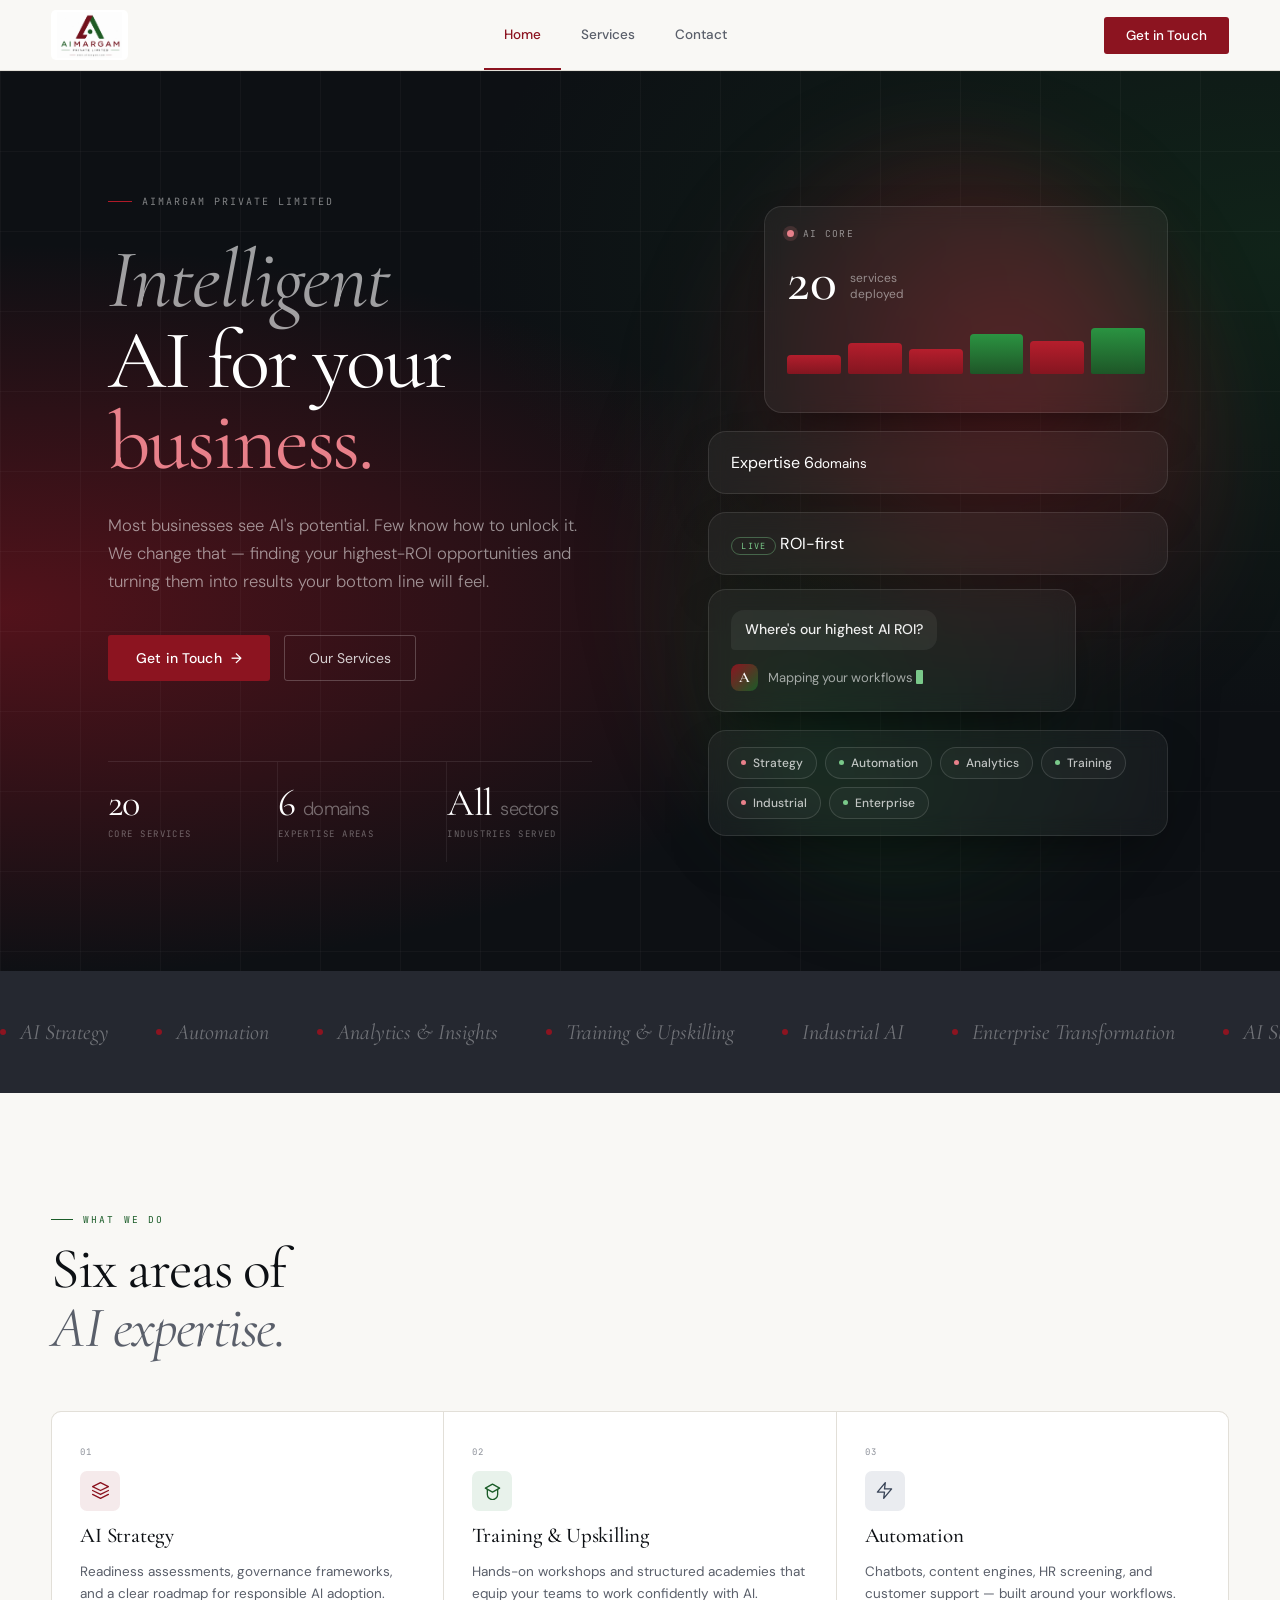
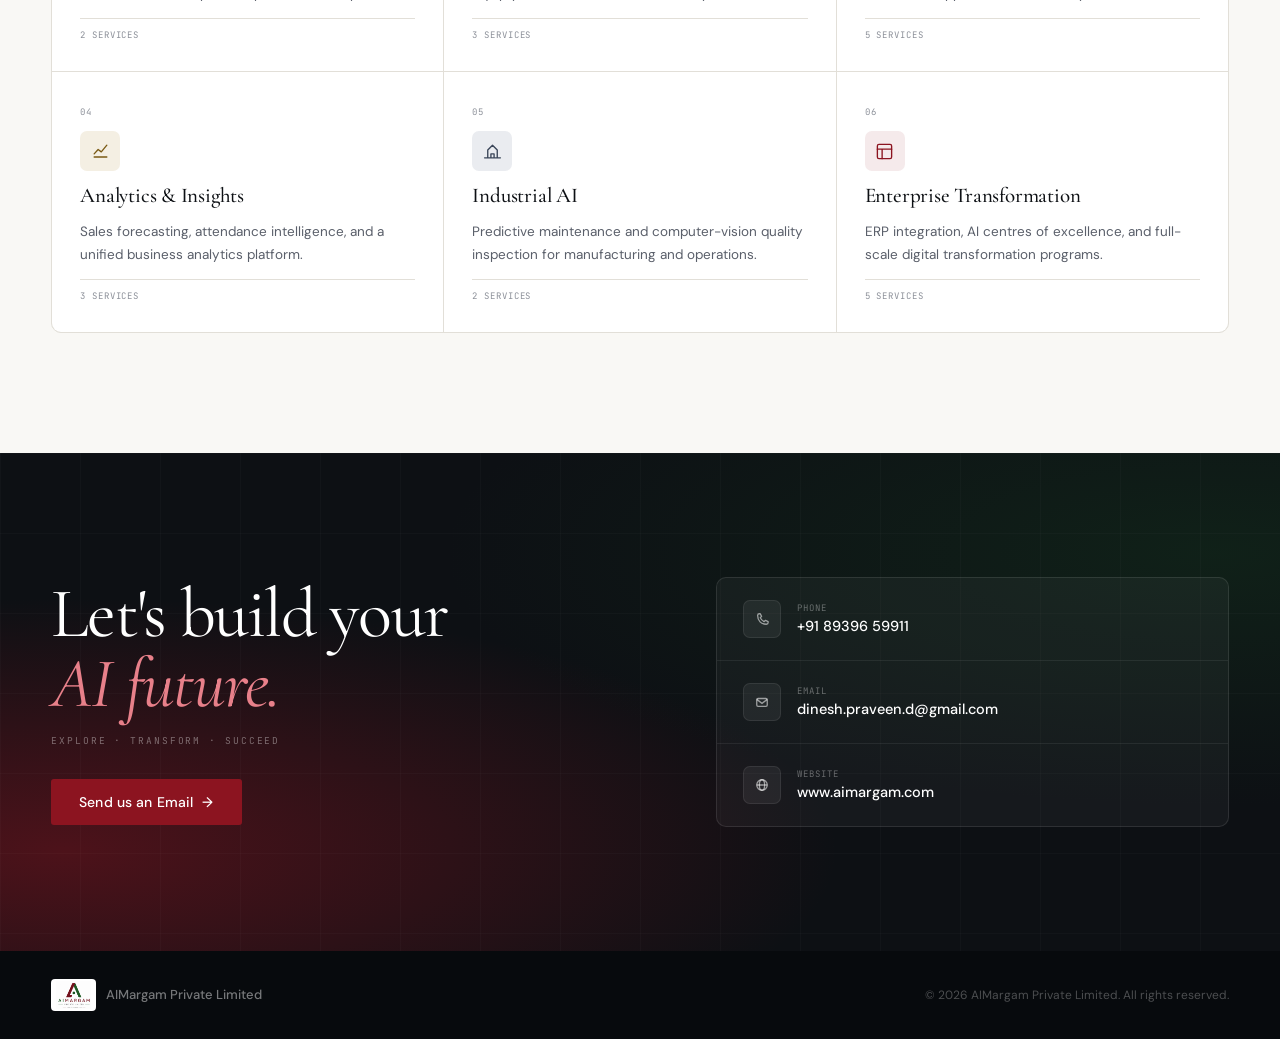
==== commit 32f03f31: "Complete Website Redesign" ====
--- a/index.html
+++ b/index.html
@@ -3,1045 +3,291 @@
 <head>
   <meta charset="utf-8" />
   <meta name="viewport" content="width=device-width, initial-scale=1" />
-  <title>AIMargam — AI transformation for businesses</title>
-  <meta name="description" content="AIMargam Private Limited — AI transformation services for businesses. Twenty focused services, deep advisory, and platform partnerships from discovery to enterprise rollout." />
-
+  <title>AIMargam — AI Transformation for Businesses</title>
+  <meta name="description" content="AIMargam Private Limited. AI transformation services — strategy, automation, analytics, and enterprise programmes for every industry." />
+  <meta name="theme-color" content="#0D1014" />
+  <link rel="icon" type="image/jpeg" href="assets/aimargam-logo.jpeg" />
+  <meta property="og:type" content="website" />
+  <meta property="og:title" content="AIMargam — AI Transformation for Businesses" />
+  <meta property="og:description" content="Finding your highest-ROI AI opportunities and turning them into results your bottom line will feel." />
+  <meta property="og:image" content="assets/aimargam-logo.jpeg" />
   <link rel="preconnect" href="https://fonts.googleapis.com" />
   <link rel="preconnect" href="https://fonts.gstatic.com" crossorigin />
-  <link href="https://fonts.googleapis.com/css2?family=Geist:wght@300;400;500;600;700&family=JetBrains+Mono:wght@400;500&display=swap" rel="stylesheet" />
-
+  <link href="https://fonts.googleapis.com/css2?family=Cormorant+Garamond:ital,wght@0,300;0,400;0,500;0,600;1,300;1,400;1,500&family=DM+Sans:opsz,wght@9..40,300;9..40,400;9..40,500;9..40,600&family=JetBrains+Mono:wght@400;500&display=swap" rel="stylesheet" />
   <link rel="stylesheet" href="styles.css" />
 </head>
 <body>
-
-  <!-- =====================================================
-       Inline SVG sprite (one fetch, all icons)
-       ===================================================== -->
+  <div id="top" style="position:absolute;top:0;height:0;pointer-events:none" aria-hidden="true"></div>
+
+  <!-- SVG sprite -->
   <svg width="0" height="0" style="position:absolute" aria-hidden="true">
     <defs>
-      <symbol id="i-arrow-ur" viewBox="0 0 16 16">
-        <path d="M4 12 L12 4 M6 4 L12 4 L12 10" fill="none" stroke="currentColor" stroke-width="1.6" stroke-linecap="round" stroke-linejoin="round"/>
-      </symbol>
-      <symbol id="i-search" viewBox="0 0 16 16">
-        <circle cx="7" cy="7" r="5" fill="none" stroke="currentColor" stroke-width="1.6"/>
-        <path d="M11 11 L14 14" fill="none" stroke="currentColor" stroke-width="1.6" stroke-linecap="round"/>
-      </symbol>
-      <symbol id="i-plus" viewBox="0 0 16 16">
-        <path d="M8 3 V13 M3 8 H13" fill="none" stroke="currentColor" stroke-width="1.6" stroke-linecap="round"/>
-      </symbol>
-      <symbol id="i-close" viewBox="0 0 16 16">
-        <path d="M4 4 L12 12 M12 4 L4 12" fill="none" stroke="currentColor" stroke-width="1.8" stroke-linecap="round"/>
-      </symbol>
-      <symbol id="i-menu" viewBox="0 0 16 16">
-        <path d="M2 5 H14 M2 11 H14" fill="none" stroke="currentColor" stroke-width="1.6" stroke-linecap="round"/>
-      </symbol>
-      <symbol id="i-check" viewBox="0 0 24 24">
-        <path d="M5 12 L10 17 L19 7" fill="none" stroke="currentColor" stroke-width="2.2" stroke-linecap="round" stroke-linejoin="round"/>
-      </symbol>
-      <symbol id="i-phone" viewBox="0 0 16 16">
-        <path d="M3 4 C3 3 4 2 5 2 H6 L7.5 5 L6 6.5 C7 8.5 8.5 10 10.5 11 L12 9.5 L15 11 V12 C15 13 14 14 13 14 C7 14 3 10 3 4 Z" fill="none" stroke="currentColor" stroke-width="1.5" stroke-linejoin="round"/>
-      </symbol>
-      <symbol id="i-mail" viewBox="0 0 16 16">
-        <rect x="2" y="4" width="12" height="9" rx="1.5" fill="none" stroke="currentColor" stroke-width="1.5"/>
-        <path d="M2 5 L8 9.5 L14 5" fill="none" stroke="currentColor" stroke-width="1.5"/>
-      </symbol>
-      <symbol id="i-web" viewBox="0 0 16 16">
-        <circle cx="8" cy="8" r="6" fill="none" stroke="currentColor" stroke-width="1.5"/>
-        <ellipse cx="8" cy="8" rx="3" ry="6" fill="none" stroke="currentColor" stroke-width="1.5"/>
-        <path d="M2 8 H14" fill="none" stroke="currentColor" stroke-width="1.5"/>
-      </symbol>
-      <symbol id="i-pin" viewBox="0 0 16 16">
-        <path d="M8 14 C8 14 13 9.5 13 6 A5 5 0 0 0 3 6 C3 9.5 8 14 8 14 Z" fill="none" stroke="currentColor" stroke-width="1.5" stroke-linejoin="round"/>
-        <circle cx="8" cy="6" r="1.7" fill="none" stroke="currentColor" stroke-width="1.5"/>
-      </symbol>
-      <symbol id="i-brain" viewBox="0 0 24 24">
-        <path d="M9 4 A3 3 0 0 0 6 7 A2.5 2.5 0 0 0 4 9.5 A2.5 2.5 0 0 0 5 11.5 A2.5 2.5 0 0 0 4 13.5 A3 3 0 0 0 7 16.5 V18 A3 3 0 0 0 12 20 V4 A3 3 0 0 0 9 4 Z M15 4 A3 3 0 0 1 18 7 A2.5 2.5 0 0 1 20 9.5 A2.5 2.5 0 0 1 19 11.5 A2.5 2.5 0 0 1 20 13.5 A3 3 0 0 1 17 16.5 V18 A3 3 0 0 1 12 20" fill="none" stroke="currentColor" stroke-width="1.6" stroke-linecap="round" stroke-linejoin="round"/>
-      </symbol>
-      <symbol id="i-chart" viewBox="0 0 24 24">
-        <path d="M4 19 H20 M4 16 L9 11 L13 14 L20 6 M15 6 L20 6 L20 11" fill="none" stroke="currentColor" stroke-width="1.6" stroke-linecap="round" stroke-linejoin="round"/>
-      </symbol>
-      <symbol id="i-rupee" viewBox="0 0 24 24">
-        <path d="M7 6 H17 M7 10 H17 M7 6 C13 6 14 14 7 14 L14 20" fill="none" stroke="currentColor" stroke-width="1.6" stroke-linecap="round" stroke-linejoin="round"/>
-      </symbol>
-      <symbol id="i-leaf" viewBox="0 0 24 24">
-        <path d="M5 19 C5 11 11 5 19 5 C19 13 13 19 5 19 Z M5 19 L12 12" fill="none" stroke="currentColor" stroke-width="1.6" stroke-linecap="round" stroke-linejoin="round"/>
-      </symbol>
-      <symbol id="i-mark" viewBox="0 0 32 32">
-        <path d="M8 24 L16 8 L24 24 M11 19 H21 M21 13 L27 7 M23 7 L27 7 L27 11" fill="none" stroke="currentColor" stroke-width="2.2" stroke-linecap="round" stroke-linejoin="round"/>
-      </symbol>
+      <symbol id="i-menu" viewBox="0 0 16 16"><path d="M2 5H14M2 11H14" fill="none" stroke="currentColor" stroke-width="1.6" stroke-linecap="round"/></symbol>
+      <symbol id="i-x" viewBox="0 0 16 16"><path d="M4 4L12 12M12 4L4 12" fill="none" stroke="currentColor" stroke-width="1.8" stroke-linecap="round"/></symbol>
+      <symbol id="i-phone" viewBox="0 0 16 16"><path d="M3 4C3 3 4 2 5 2H6L7.5 5 6 6.5C7 8.5 8.5 10 10.5 11L12 9.5 15 11V12C15 13 14 14 13 14 7 14 3 10 3 4Z" fill="none" stroke="currentColor" stroke-width="1.5" stroke-linejoin="round"/></symbol>
+      <symbol id="i-mail" viewBox="0 0 16 16"><rect x="2" y="4" width="12" height="9" rx="1.5" fill="none" stroke="currentColor" stroke-width="1.5"/><path d="M2 5L8 9.5 14 5" fill="none" stroke="currentColor" stroke-width="1.5"/></symbol>
+      <symbol id="i-globe" viewBox="0 0 16 16"><circle cx="8" cy="8" r="6" fill="none" stroke="currentColor" stroke-width="1.5"/><ellipse cx="8" cy="8" rx="3" ry="6" fill="none" stroke="currentColor" stroke-width="1.5"/><path d="M2 8H14" fill="none" stroke="currentColor" stroke-width="1.5"/></symbol>
+      <symbol id="i-layers" viewBox="0 0 24 24"><path d="M12 2L2 7l10 5 10-5-10-5zM2 17l10 5 10-5M2 12l10 5 10-5" fill="none" stroke="currentColor" stroke-width="1.7" stroke-linecap="round" stroke-linejoin="round"/></symbol>
+      <symbol id="i-cap" viewBox="0 0 24 24"><path d="M12 14l9-5-9-5-9 5 9 5z" fill="none" stroke="currentColor" stroke-width="1.7" stroke-linecap="round" stroke-linejoin="round"/><path d="M5.5 10.5V17a6.5 6.5 0 0013 0v-6.5" fill="none" stroke="currentColor" stroke-width="1.7" stroke-linecap="round"/></symbol>
+      <symbol id="i-bolt" viewBox="0 0 24 24"><path d="M13 2L3 14h9l-1 8 10-12h-9l1-8z" fill="none" stroke="currentColor" stroke-width="1.7" stroke-linecap="round" stroke-linejoin="round"/></symbol>
+      <symbol id="i-chart" viewBox="0 0 24 24"><path d="M4 19H20M4 15l5-5.5 4 3 7-8.5" fill="none" stroke="currentColor" stroke-width="1.7" stroke-linecap="round" stroke-linejoin="round"/></symbol>
+      <symbol id="i-factory" viewBox="0 0 24 24"><path d="M2 20h20M6 20V10l6-6 6 6v10M10 20v-5h4v5" fill="none" stroke="currentColor" stroke-width="1.7" stroke-linecap="round" stroke-linejoin="round"/></symbol>
+      <symbol id="i-building" viewBox="0 0 24 24"><rect x="3" y="3" width="18" height="18" rx="2" fill="none" stroke="currentColor" stroke-width="1.7"/><path d="M3 9h18M9 21V9" fill="none" stroke="currentColor" stroke-width="1.7" stroke-linecap="round"/></symbol>
     </defs>
   </svg>
 
-  <!-- =====================================================
-       Navigation
-       ===================================================== -->
-  <nav class="nav" id="top">
-    <div class="nav-inner">
+  <!-- ═══ NAV ═══ -->
+  <nav class="nav">
+    <div class="nav-row">
       <a class="brand" href="#top">
-        <span class="brand-mark"><svg><use href="#i-mark"/></svg></span>
-        <span class="brand-text">
-          <span class="name">AIMargam</span>
-          <span class="sub">AI-based transformation</span>
-        </span>
+        <img src="assets/aimargam-logo.jpeg" alt="AIMargam Private Limited" width="70" height="50" decoding="async" fetchpriority="high" />
       </a>
       <div class="nav-links">
+        <a href="#top">Home</a>
         <a href="#services">Services</a>
-        <a href="#approach">Approach</a>
-        <a href="#support">Support</a>
         <a href="#contact">Contact</a>
       </div>
-      <button class="nav-cta" data-book="true">
-        Book a consultation
-        <span class="arrow">→</span>
+      <a class="nav-cta" href="#contact">Get in Touch</a>
+      <button class="burger" id="burger" aria-label="Menu">
+        <svg width="17" height="17"><use href="#i-menu"/></svg>
       </button>
-      <button class="nav-mobile-toggle" aria-label="Open menu"><svg><use href="#i-menu"/></svg></button>
     </div>
   </nav>
 
-  <!-- Mobile menu drawer -->
-  <div class="mobile-menu">
-    <button class="mobile-close" aria-label="Close menu"><svg style="width:16px;height:16px"><use href="#i-close"/></svg></button>
+  <!-- Drawer -->
+  <div class="drawer" id="drawer">
+    <button class="drawer-close" id="drawer-close">
+      <svg width="14" height="14"><use href="#i-x"/></svg>
+    </button>
+    <a href="#top">Home</a>
     <a href="#services">Services</a>
-    <a href="#approach">Approach</a>
-    <a href="#support">Support</a>
     <a href="#contact">Contact</a>
-    <button class="cta" data-book="true">Book a consultation</button>
+    <a class="d-cta" href="#contact">Get in Touch</a>
   </div>
 
-  <!-- =====================================================
-       Hero
-       ===================================================== -->
+  <!-- ═══ HERO ═══ -->
   <header class="hero">
-    <div class="shell">
-      <div class="hero-eyebrow reveal">AIMargam · Innovating today</div>
-      <h1 class="reveal" data-delay="1"><span class="accent">AI</span> isn't the destination. <span class="accent-gold">Margam</span> is the way.</h1>
-      <div class="hero-ctas reveal" data-delay="3">
-        <button class="btn btn-primary" data-book="true">Book a consultation <span class="arrow">→</span></button>
-        <a class="btn btn-ghost" href="#services">Browse services</a>
-      </div>
-
-      <div class="hero-stats reveal" data-delay="4">
-        <div class="stat">
-          <div class="k">Core services</div>
-          <div class="v"><span data-count="20">20</span></div>
-        </div>
-        <div class="stat">
-          <div class="k">Support offerings</div>
-          <div class="v"><span data-count="10">10</span></div>
-        </div>
-        <div class="stat">
-          <div class="k">Engagement range</div>
-          <div class="v">Days <small>→</small> 18 mo</div>
-        </div>
-        <div class="stat">
-          <div class="k">Sectors covered</div>
-          <div class="v">Industry<small>-wide</small></div>
-        </div>
-      </div>
-    </div>
+
+    <!-- Left: copy -->
+    <div class="hero-left">
+      <div class="hero-eyebrow">AIMargam Private Limited</div>
+
+      <h1>
+        <span class="ital">Intelligent</span><br />
+        AI for your<br />
+        <span class="hi">business.</span>
+      </h1>
+
+      <p class="hero-desc">
+        Most businesses see AI's potential. Few know how to unlock it. We change that — finding your highest-ROI opportunities and turning them into results your bottom line will feel.
+      </p>
+
+      <div class="hero-actions">
+        <a class="btn-primary" href="#contact">Get in Touch <span class="arr">→</span></a>
+        <a class="btn-ghost-w" href="#services">Our Services</a>
+      </div>
+
+      <div class="hero-stats">
+        <div class="hstat">
+          <div class="hstat-v">20</div>
+          <div class="hstat-k">Core services</div>
+        </div>
+        <div class="hstat">
+          <div class="hstat-v">6 <small>domains</small></div>
+          <div class="hstat-k">Expertise areas</div>
+        </div>
+        <div class="hstat">
+          <div class="hstat-v">All <small>sectors</small></div>
+          <div class="hstat-k">Industries served</div>
+        </div>
+      </div>
+    </div>
+
+    <!-- Right: AI bento cluster -->
+    <div class="hero-right">
+      <div class="bento" aria-hidden="true">
+        <div class="bento-glow"></div>
+
+        <!-- Core panel (tall, left) -->
+        <div class="bcard bcard-core">
+          <div class="bcard-top">
+            <span class="bdot"></span>
+            <span class="bcard-kicker">AI CORE</span>
+          </div>
+          <div class="bcore-num">20<span>services<br />deployed</span></div>
+          <div class="bbars">
+            <span style="--h:40%"></span>
+            <span style="--h:66%"></span>
+            <span style="--h:52%"></span>
+            <span style="--h:84%"></span>
+            <span style="--h:70%"></span>
+            <span style="--h:96%"></span>
+          </div>
+        </div>
+
+        <!-- Stat: domains -->
+        <div class="bcard bstat bstat-a">
+          <span class="bstat-k">Expertise</span>
+          <span class="bstat-v">6<small>domains</small></span>
+        </div>
+
+        <!-- Stat: focus -->
+        <div class="bcard bstat bstat-b">
+          <span class="blive"><span class="blive-dot"></span>LIVE</span>
+          <span class="bstat-v2">ROI-first</span>
+        </div>
+
+        <!-- Chat card (full) -->
+        <div class="bcard bcard-chat">
+          <div class="bchat-q">Where's our highest AI ROI?</div>
+          <div class="bchat-a">
+            <span class="ba-ic">A</span>
+            <span class="ba-txt">Mapping your workflows<span class="caret"></span></span>
+          </div>
+        </div>
+
+        <!-- Domain pills (full) -->
+        <div class="bcard bcard-pills">
+          <span class="pill">Strategy</span>
+          <span class="pill">Automation</span>
+          <span class="pill">Analytics</span>
+          <span class="pill">Training</span>
+          <span class="pill">Industrial</span>
+          <span class="pill">Enterprise</span>
+        </div>
+      </div>
+    </div>
+
   </header>
 
-  <!-- =====================================================
-       Outcomes
-       ===================================================== -->
-  <section class="section">
-    <div class="shell">
-      <div class="sec-head">
-        <div class="reveal">
-          <div class="sec-eyebrow">What you can expect</div>
-          <h2>Four outcomes we measure every engagement against.</h2>
-        </div>
-        <p class="blurb reveal" data-delay="1">Every service in the catalog rolls up to one or more of these. We design engagements around outcomes, not deliverables.</p>
-      </div>
-
-      <div class="outcomes reveal">
-        <div class="outcome">
-          <span class="outcome-num">01</span>
-          <div class="outcome-glyph"><svg width="22" height="22"><use href="#i-brain"/></svg></div>
-          <h3>Smarter decisions</h3>
-          <p>Data, models, and dashboards that turn instinct into evidence — and surface decisions worth making.</p>
-        </div>
-        <div class="outcome">
-          <span class="outcome-num">02</span>
-          <div class="outcome-glyph"><svg width="22" height="22"><use href="#i-chart"/></svg></div>
-          <h3>Higher efficiency</h3>
-          <p>Automation across the workflows that take up the most time — without breaking what already works.</p>
-        </div>
-        <div class="outcome">
-          <span class="outcome-num">03</span>
-          <div class="outcome-glyph"><svg width="22" height="22"><use href="#i-rupee"/></svg></div>
-          <h3>Lower costs</h3>
-          <p>AI that pays for itself through measurable operational lift, not novelty pilots that never scale.</p>
-        </div>
-        <div class="outcome">
-          <span class="outcome-num">04</span>
-          <div class="outcome-glyph"><svg width="22" height="22"><use href="#i-leaf"/></svg></div>
-          <h3>Sustainable growth</h3>
-          <p>Capability built in-house, not dependency built in. Your team owns what we leave behind.</p>
-        </div>
+  <!-- ═══ MARQUEE DIVIDER ═══ -->
+  <div class="divider" aria-hidden="true">
+    <div class="marquee-track">
+      <!-- duplicated for infinite scroll -->
+      <span class="marquee-item"><span class="dot"></span>AI Strategy</span>
+      <span class="marquee-item"><span class="dot"></span>Automation</span>
+      <span class="marquee-item"><span class="dot"></span>Analytics &amp; Insights</span>
+      <span class="marquee-item"><span class="dot"></span>Training &amp; Upskilling</span>
+      <span class="marquee-item"><span class="dot"></span>Industrial AI</span>
+      <span class="marquee-item"><span class="dot"></span>Enterprise Transformation</span>
+      <span class="marquee-item"><span class="dot"></span>AI Strategy</span>
+      <span class="marquee-item"><span class="dot"></span>Automation</span>
+      <span class="marquee-item"><span class="dot"></span>Analytics &amp; Insights</span>
+      <span class="marquee-item"><span class="dot"></span>Training &amp; Upskilling</span>
+      <span class="marquee-item"><span class="dot"></span>Industrial AI</span>
+      <span class="marquee-item"><span class="dot"></span>Enterprise Transformation</span>
+    </div>
+  </div>
+
+  <!-- ═══ SERVICES ═══ -->
+  <section class="services" id="services">
+    <div class="w">
+      <div class="sec-label r">What we do</div>
+      <h2 class="sec-h r" data-d="1">Six areas of<br /><em>AI expertise.</em></h2>
+
+      <div class="svc-grid">
+
+        <div class="svc r">
+          <span class="svc-n">01</span>
+          <div class="svc-icon ic-r"><svg><use href="#i-layers"/></svg></div>
+          <h3>AI Strategy</h3>
+          <p>Readiness assessments, governance frameworks, and a clear roadmap for responsible AI adoption.</p>
+          <div class="svc-count">2 services</div>
+        </div>
+
+        <div class="svc r" data-d="1">
+          <span class="svc-n">02</span>
+          <div class="svc-icon ic-g"><svg><use href="#i-cap"/></svg></div>
+          <h3>Training &amp; Upskilling</h3>
+          <p>Hands-on workshops and structured academies that equip your teams to work confidently with AI.</p>
+          <div class="svc-count">3 services</div>
+        </div>
+
+        <div class="svc r" data-d="2">
+          <span class="svc-n">03</span>
+          <div class="svc-icon ic-s"><svg><use href="#i-bolt"/></svg></div>
+          <h3>Automation</h3>
+          <p>Chatbots, content engines, HR screening, and customer support — built around your workflows.</p>
+          <div class="svc-count">5 services</div>
+        </div>
+
+        <div class="svc r" data-d="1">
+          <span class="svc-n">04</span>
+          <div class="svc-icon ic-a"><svg><use href="#i-chart"/></svg></div>
+          <h3>Analytics &amp; Insights</h3>
+          <p>Sales forecasting, attendance intelligence, and a unified business analytics platform.</p>
+          <div class="svc-count">3 services</div>
+        </div>
+
+        <div class="svc r" data-d="2">
+          <span class="svc-n">05</span>
+          <div class="svc-icon ic-s"><svg><use href="#i-factory"/></svg></div>
+          <h3>Industrial AI</h3>
+          <p>Predictive maintenance and computer-vision quality inspection for manufacturing and operations.</p>
+          <div class="svc-count">2 services</div>
+        </div>
+
+        <div class="svc r" data-d="3">
+          <span class="svc-n">06</span>
+          <div class="svc-icon ic-r"><svg><use href="#i-building"/></svg></div>
+          <h3>Enterprise Transformation</h3>
+          <p>ERP integration, AI centres of excellence, and full-scale digital transformation programs.</p>
+          <div class="svc-count">5 services</div>
+        </div>
+
       </div>
     </div>
   </section>
 
-  <!-- =====================================================
-       Services catalog
-       ===================================================== -->
-  <section class="section" id="services" style="padding-top:0">
-    <div class="shell">
-      <div class="sec-head">
-        <div class="reveal">
-          <div class="sec-eyebrow">The catalog</div>
-          <h2>Twenty services to transform your business.</h2>
-        </div>
-        <p class="blurb reveal" data-delay="1">Filter by category, engagement length, or search by what you're trying to solve. Click any row for scope, deliverables, and how the engagement runs.</p>
-      </div>
-
-      <div class="filters reveal">
-        <div class="filter-row">
-          <div class="filter-label">Category</div>
-          <button class="chip" data-filter="cat" data-value="strategy">Strategy <span class="count">2</span></button>
-          <button class="chip" data-filter="cat" data-value="training">Training <span class="count">3</span></button>
-          <button class="chip" data-filter="cat" data-value="automation">Automation <span class="count">5</span></button>
-          <button class="chip" data-filter="cat" data-value="analytics">Analytics <span class="count">3</span></button>
-          <button class="chip" data-filter="cat" data-value="industrial">Industrial <span class="count">2</span></button>
-          <button class="chip" data-filter="cat" data-value="enterprise">Enterprise <span class="count">5</span></button>
-        </div>
-        <div class="filter-row">
-          <div class="filter-label">Duration</div>
-          <button class="chip" data-filter="dur" data-value="days">Days</button>
-          <button class="chip" data-filter="dur" data-value="weeks">Weeks</button>
-          <button class="chip" data-filter="dur" data-value="short">1–3 Months</button>
-          <button class="chip" data-filter="dur" data-value="long">3+ Months</button>
-          <div class="search-wrap">
-            <svg class="search-icon"><use href="#i-search"/></svg>
-            <input id="service-search" type="search" placeholder="Search services…" autocomplete="off" />
-          </div>
-        </div>
-      </div>
-
-      <div class="results-meta">
-        <span id="results-count">20 of 20 services</span>
-        <button id="clear-filters" style="display:none">Clear filters</button>
-      </div>
-
-      <div class="service-list">
-
-        <!-- 01 -->
-        <article class="service" data-cat="strategy" data-dur="3–5 Days" data-search="ai readiness assessment business processes opportunities consultation roadmap">
-          <div class="service-head">
-            <div class="service-num">01</div>
-            <div class="service-title">
-              <div class="name">AI Readiness Assessment</div>
-              <div class="scope">Analyze current business processes and identify AI opportunities.</div>
+  <!-- ═══ CONTACT ═══ -->
+  <section class="contact" id="contact">
+    <div class="w">
+      <div class="contact-inner">
+        <div class="r">
+          <h2>Let's build your<br /><span>AI future.</span></h2>
+          <p class="contact-tag">Explore · Transform · Succeed</p>
+          <a class="btn-primary" href="mailto:dinesh.praveen.d@gmail.com">
+            Send us an Email <span class="arr">→</span>
+          </a>
+        </div>
+
+        <div class="contact-panel r" data-d="1">
+          <div class="ci">
+            <div class="ci-ic"><svg><use href="#i-phone"/></svg></div>
+            <div>
+              <span class="ci-lbl">Phone</span>
+              <div class="ci-val"><a href="tel:+918939659911">+91 89396 59911</a></div>
             </div>
-            <div class="service-cat" style="--cat-color:#1F3A8A">Strategy</div>
-            <div class="service-dur">3–5 Days</div>
-            <div class="service-chev"><svg width="14" height="14"><use href="#i-plus"/></svg></div>
-          </div>
-          <div class="service-body">
-            <div class="service-body-inner">
-              <div class="detail-block">
-                <div class="k">What it is</div>
-                <div class="v">A structured audit of your operations, data, and tooling. We map where AI fits and where it doesn't, with a prioritized roadmap of opportunities and risks.</div>
-              </div>
-              <div class="detail-block">
-                <div class="k">Deliverables</div>
-                <ul class="v"><li>Discovery interviews</li><li>Opportunity heatmap</li><li>Phased adoption plan</li></ul>
-              </div>
-              <div class="detail-actions">
-                <div class="timeline-pill">3–5 Days</div>
-                <button class="btn btn-accent" data-book="AI Readiness Assessment">Discuss this <span class="arrow">→</span></button>
-              </div>
+          </div>
+          <div class="ci">
+            <div class="ci-ic"><svg><use href="#i-mail"/></svg></div>
+            <div>
+              <span class="ci-lbl">Email</span>
+              <div class="ci-val"><a href="mailto:dinesh.praveen.d@gmail.com">dinesh.praveen.d@gmail.com</a></div>
             </div>
           </div>
-        </article>
-
-        <!-- 02 -->
-        <article class="service" data-cat="training" data-dur="1–2 Days" data-search="ai awareness workshop adoption training teams management trainer certificates">
-          <div class="service-head">
-            <div class="service-num">02</div>
-            <div class="service-title">
-              <div class="name">AI Awareness Workshop</div>
-              <div class="scope">Basic AI adoption training for teams and management.</div>
+          <div class="ci">
+            <div class="ci-ic"><svg><use href="#i-globe"/></svg></div>
+            <div>
+              <span class="ci-lbl">Website</span>
+              <div class="ci-val">www.aimargam.com</div>
             </div>
-            <div class="service-cat" style="--cat-color:#2C68C5">Training</div>
-            <div class="service-dur">1–2 Days</div>
-            <div class="service-chev"><svg width="14" height="14"><use href="#i-plus"/></svg></div>
-          </div>
-          <div class="service-body">
-            <div class="service-body-inner">
-              <div class="detail-block">
-                <div class="k">What it is</div>
-                <div class="v">Hands-on sessions that demystify AI for non-technical teams. Covers core concepts, real use cases, and the working vocabulary leaders need to make decisions.</div>
-              </div>
-              <div class="detail-block">
-                <div class="k">Deliverables</div>
-                <ul class="v"><li>Live workshop</li><li>Take-home playbook</li><li>Participation certificates</li></ul>
-              </div>
-              <div class="detail-actions">
-                <div class="timeline-pill">1–2 Days</div>
-                <button class="btn btn-accent" data-book="AI Awareness Workshop">Discuss this <span class="arrow">→</span></button>
-              </div>
-            </div>
-          </div>
-        </article>
-
-        <!-- 03 -->
-        <article class="service" data-cat="training" data-dur="1–3 Days" data-search="chatgpt business training productivity automation genai tools prompts">
-          <div class="service-head">
-            <div class="service-num">03</div>
-            <div class="service-title">
-              <div class="name">ChatGPT for Business Training</div>
-              <div class="scope">Productivity and automation using GenAI tools.</div>
-            </div>
-            <div class="service-cat" style="--cat-color:#2C68C5">Training</div>
-            <div class="service-dur">1–3 Days</div>
-            <div class="service-chev"><svg width="14" height="14"><use href="#i-plus"/></svg></div>
-          </div>
-          <div class="service-body">
-            <div class="service-body-inner">
-              <div class="detail-block">
-                <div class="k">What it is</div>
-                <div class="v">Practical training for using generative AI inside real workflows — drafting, analysis, customer comms, and content. Includes prompt libraries built for your team.</div>
-              </div>
-              <div class="detail-block">
-                <div class="k">Deliverables</div>
-                <ul class="v"><li>Role-based modules</li><li>Prompt library</li><li>Workflow templates</li></ul>
-              </div>
-              <div class="detail-actions">
-                <div class="timeline-pill">1–3 Days</div>
-                <button class="btn btn-accent" data-book="ChatGPT for Business Training">Discuss this <span class="arrow">→</span></button>
-              </div>
-            </div>
-          </div>
-        </article>
-
-        <!-- 04 -->
-        <article class="service" data-cat="strategy" data-dur="1–2 Weeks" data-search="ai policy governance ethics compliance documentation advisory">
-          <div class="service-head">
-            <div class="service-num">04</div>
-            <div class="service-title">
-              <div class="name">AI Policy &amp; Governance Setup</div>
-              <div class="scope">AI usage policies, ethics, and compliance guidance.</div>
-            </div>
-            <div class="service-cat" style="--cat-color:#1F3A8A">Strategy</div>
-            <div class="service-dur">1–2 Weeks</div>
-            <div class="service-chev"><svg width="14" height="14"><use href="#i-plus"/></svg></div>
-          </div>
-          <div class="service-body">
-            <div class="service-body-inner">
-              <div class="detail-block">
-                <div class="k">What it is</div>
-                <div class="v">Governance frameworks that keep AI use safe, compliant, and auditable. Covers data handling, model risk, and acceptable-use policies for staff and vendors.</div>
-              </div>
-              <div class="detail-block">
-                <div class="k">Deliverables</div>
-                <ul class="v"><li>Policy documents</li><li>Risk register</li><li>Review cadence</li></ul>
-              </div>
-              <div class="detail-actions">
-                <div class="timeline-pill">1–2 Weeks</div>
-                <button class="btn btn-accent" data-book="AI Policy &amp; Governance Setup">Discuss this <span class="arrow">→</span></button>
-              </div>
-            </div>
-          </div>
-        </article>
-
-        <!-- 05 -->
-        <article class="service" data-cat="automation" data-dur="2–4 Weeks" data-search="ai powered website chatbot customer support integration deployment">
-          <div class="service-head">
-            <div class="service-num">05</div>
-            <div class="service-title">
-              <div class="name">AI-Powered Website Chatbot</div>
-              <div class="scope">Customer support chatbot integration.</div>
-            </div>
-            <div class="service-cat" style="--cat-color:#3F8BBC">Automation</div>
-            <div class="service-dur">2–4 Weeks</div>
-            <div class="service-chev"><svg width="14" height="14"><use href="#i-plus"/></svg></div>
-          </div>
-          <div class="service-body">
-            <div class="service-body-inner">
-              <div class="detail-block">
-                <div class="k">What it is</div>
-                <div class="v">A grounded chatbot trained on your knowledge base. Handles tier-one support and lead capture, with handoff paths to humans when needed.</div>
-              </div>
-              <div class="detail-block">
-                <div class="k">Deliverables</div>
-                <ul class="v"><li>Knowledge ingestion</li><li>Conversation flows</li><li>Analytics dashboard</li></ul>
-              </div>
-              <div class="detail-actions">
-                <div class="timeline-pill">2–4 Weeks</div>
-                <button class="btn btn-accent" data-book="AI-Powered Website Chatbot">Discuss this <span class="arrow">→</span></button>
-              </div>
-            </div>
-          </div>
-        </article>
-
-        <!-- 06 -->
-        <article class="service" data-cat="automation" data-dur="2–3 Weeks" data-search="social media ai automation content generation scheduling brand voice">
-          <div class="service-head">
-            <div class="service-num">06</div>
-            <div class="service-title">
-              <div class="name">Social Media AI Automation</div>
-              <div class="scope">AI-assisted content generation and scheduling.</div>
-            </div>
-            <div class="service-cat" style="--cat-color:#3F8BBC">Automation</div>
-            <div class="service-dur">2–3 Weeks</div>
-            <div class="service-chev"><svg width="14" height="14"><use href="#i-plus"/></svg></div>
-          </div>
-          <div class="service-body">
-            <div class="service-body-inner">
-              <div class="detail-block">
-                <div class="k">What it is</div>
-                <div class="v">An end-to-end content engine: ideation, drafting, scheduling, and performance review. Tuned to your brand voice and posting cadence.</div>
-              </div>
-              <div class="detail-block">
-                <div class="k">Deliverables</div>
-                <ul class="v"><li>Brand voice tuning</li><li>Editorial workflow</li><li>Scheduler integration</li></ul>
-              </div>
-              <div class="detail-actions">
-                <div class="timeline-pill">2–3 Weeks</div>
-                <button class="btn btn-accent" data-book="Social Media AI Automation">Discuss this <span class="arrow">→</span></button>
-              </div>
-            </div>
-          </div>
-        </article>
-
-        <!-- 07 -->
-        <article class="service" data-cat="automation" data-dur="3–6 Weeks" data-search="ai resume screening hr candidate filtering shortlist reviewer">
-          <div class="service-head">
-            <div class="service-num">07</div>
-            <div class="service-title">
-              <div class="name">AI Resume Screening System</div>
-              <div class="scope">Automated HR candidate filtering solution.</div>
-            </div>
-            <div class="service-cat" style="--cat-color:#3F8BBC">Automation</div>
-            <div class="service-dur">3–6 Weeks</div>
-            <div class="service-chev"><svg width="14" height="14"><use href="#i-plus"/></svg></div>
-          </div>
-          <div class="service-body">
-            <div class="service-body-inner">
-              <div class="detail-block">
-                <div class="k">What it is</div>
-                <div class="v">Cuts time-to-shortlist by ranking applicants against role criteria. Designed with explainability so HR can defend every decision.</div>
-              </div>
-              <div class="detail-block">
-                <div class="k">Deliverables</div>
-                <ul class="v"><li>Role rubrics</li><li>Screening pipeline</li><li>Reviewer console</li></ul>
-              </div>
-              <div class="detail-actions">
-                <div class="timeline-pill">3–6 Weeks</div>
-                <button class="btn btn-accent" data-book="AI Resume Screening System">Discuss this <span class="arrow">→</span></button>
-              </div>
-            </div>
-          </div>
-        </article>
-
-        <!-- 08 -->
-        <article class="service" data-cat="analytics" data-dur="1–2 Months" data-search="ai attendance analytics dashboard workforce computer vision">
-          <div class="service-head">
-            <div class="service-num">08</div>
-            <div class="service-title">
-              <div class="name">AI Attendance &amp; Analytics System</div>
-              <div class="scope">Smart attendance with analytics dashboard.</div>
-            </div>
-            <div class="service-cat" style="--cat-color:#2C4FC5">Analytics</div>
-            <div class="service-dur">1–2 Months</div>
-            <div class="service-chev"><svg width="14" height="14"><use href="#i-plus"/></svg></div>
-          </div>
-          <div class="service-body">
-            <div class="service-body-inner">
-              <div class="detail-block">
-                <div class="k">What it is</div>
-                <div class="v">Computer-vision attendance with workforce analytics layered on top — patterns, anomalies, and a live dashboard for ops and HR.</div>
-              </div>
-              <div class="detail-block">
-                <div class="k">Deliverables</div>
-                <ul class="v"><li>On-site install</li><li>Dashboard rollout</li><li>Admin training</li></ul>
-              </div>
-              <div class="detail-actions">
-                <div class="timeline-pill">1–2 Months</div>
-                <button class="btn btn-accent" data-book="AI Attendance &amp; Analytics System">Discuss this <span class="arrow">→</span></button>
-              </div>
-            </div>
-          </div>
-        </article>
-
-        <!-- 09 -->
-        <article class="service" data-cat="analytics" data-dur="1–2 Months" data-search="ai sales prediction dashboard forecasting pipeline revenue">
-          <div class="service-head">
-            <div class="service-num">09</div>
-            <div class="service-title">
-              <div class="name">AI Sales Prediction Dashboard</div>
-              <div class="scope">Predictive analytics for sales forecasting.</div>
-            </div>
-            <div class="service-cat" style="--cat-color:#2C4FC5">Analytics</div>
-            <div class="service-dur">1–2 Months</div>
-            <div class="service-chev"><svg width="14" height="14"><use href="#i-plus"/></svg></div>
-          </div>
-          <div class="service-body">
-            <div class="service-body-inner">
-              <div class="detail-block">
-                <div class="k">What it is</div>
-                <div class="v">Forecasts that adjust to seasonality, pipeline health, and rep activity. Built so revenue leaders can interrogate the model, not just trust it.</div>
-              </div>
-              <div class="detail-block">
-                <div class="k">Deliverables</div>
-                <ul class="v"><li>Data integration</li><li>Forecast model</li><li>Sales dashboards</li></ul>
-              </div>
-              <div class="detail-actions">
-                <div class="timeline-pill">1–2 Months</div>
-                <button class="btn btn-accent" data-book="AI Sales Prediction Dashboard">Discuss this <span class="arrow">→</span></button>
-              </div>
-            </div>
-          </div>
-        </article>
-
-        <!-- 10 -->
-        <article class="service" data-cat="automation" data-dur="1–3 Months" data-search="ai customer support automation ticketing helpdesk routing csat">
-          <div class="service-head">
-            <div class="service-num">10</div>
-            <div class="service-title">
-              <div class="name">AI Customer Support Automation</div>
-              <div class="scope">Automated ticketing and support system.</div>
-            </div>
-            <div class="service-cat" style="--cat-color:#3F8BBC">Automation</div>
-            <div class="service-dur">1–3 Months</div>
-            <div class="service-chev"><svg width="14" height="14"><use href="#i-plus"/></svg></div>
-          </div>
-          <div class="service-body">
-            <div class="service-body-inner">
-              <div class="detail-block">
-                <div class="k">What it is</div>
-                <div class="v">Routing, triage, draft replies, and resolution suggestions, embedded in your existing helpdesk. Measurable lift on first-response and CSAT.</div>
-              </div>
-              <div class="detail-block">
-                <div class="k">Deliverables</div>
-                <ul class="v"><li>Helpdesk connectors</li><li>Triage models</li><li>Quality reporting</li></ul>
-              </div>
-              <div class="detail-actions">
-                <div class="timeline-pill">1–3 Months</div>
-                <button class="btn btn-accent" data-book="AI Customer Support Automation">Discuss this <span class="arrow">→</span></button>
-              </div>
-            </div>
-          </div>
-        </article>
-
-        <!-- 11 -->
-        <article class="service" data-cat="automation" data-dur="1–2 Months" data-search="ai digital marketing automation lead generation campaign optimization attribution">
-          <div class="service-head">
-            <div class="service-num">11</div>
-            <div class="service-title">
-              <div class="name">AI Digital Marketing Automation</div>
-              <div class="scope">AI-driven lead generation and campaign optimization.</div>
-            </div>
-            <div class="service-cat" style="--cat-color:#3F8BBC">Automation</div>
-            <div class="service-dur">1–2 Months</div>
-            <div class="service-chev"><svg width="14" height="14"><use href="#i-plus"/></svg></div>
-          </div>
-          <div class="service-body">
-            <div class="service-body-inner">
-              <div class="detail-block">
-                <div class="k">What it is</div>
-                <div class="v">Targeting, creative variants, and bid logic informed by your CRM. Campaigns get smarter every cycle without manual tuning.</div>
-              </div>
-              <div class="detail-block">
-                <div class="k">Deliverables</div>
-                <ul class="v"><li>Audience modeling</li><li>Creative pipeline</li><li>Attribution stack</li></ul>
-              </div>
-              <div class="detail-actions">
-                <div class="timeline-pill">1–2 Months</div>
-                <button class="btn btn-accent" data-book="AI Digital Marketing Automation">Discuss this <span class="arrow">→</span></button>
-              </div>
-            </div>
-          </div>
-        </article>
-
-        <!-- 12 -->
-        <article class="service" data-cat="enterprise" data-dur="2–4 Months" data-search="ai erp integration workflow procurement finance inventory">
-          <div class="service-head">
-            <div class="service-num">12</div>
-            <div class="service-title">
-              <div class="name">AI ERP Integration</div>
-              <div class="scope">AI integration into ERP and workflow systems.</div>
-            </div>
-            <div class="service-cat" style="--cat-color:#16265E">Enterprise</div>
-            <div class="service-dur">2–4 Months</div>
-            <div class="service-chev"><svg width="14" height="14"><use href="#i-plus"/></svg></div>
-          </div>
-          <div class="service-body">
-            <div class="service-body-inner">
-              <div class="detail-block">
-                <div class="k">What it is</div>
-                <div class="v">Bring AI into the core of operations — procurement, finance, inventory. Includes safe rollout patterns that respect existing approvals and controls.</div>
-              </div>
-              <div class="detail-block">
-                <div class="k">Deliverables</div>
-                <ul class="v"><li>System mapping</li><li>Integration build</li><li>Change management</li></ul>
-              </div>
-              <div class="detail-actions">
-                <div class="timeline-pill">2–4 Months</div>
-                <button class="btn btn-accent" data-book="AI ERP Integration">Discuss this <span class="arrow">→</span></button>
-              </div>
-            </div>
-          </div>
-        </article>
-
-        <!-- 13 -->
-        <article class="service" data-cat="industrial" data-dur="2–6 Months" data-search="ai predictive maintenance industrial equipment sensors downtime">
-          <div class="service-head">
-            <div class="service-num">13</div>
-            <div class="service-title">
-              <div class="name">AI-Based Predictive Maintenance</div>
-              <div class="scope">Industrial equipment monitoring and prediction.</div>
-            </div>
-            <div class="service-cat" style="--cat-color:#5C6B8A">Industrial</div>
-            <div class="service-dur">2–6 Months</div>
-            <div class="service-chev"><svg width="14" height="14"><use href="#i-plus"/></svg></div>
-          </div>
-          <div class="service-body">
-            <div class="service-body-inner">
-              <div class="detail-block">
-                <div class="k">What it is</div>
-                <div class="v">Sensor-driven failure prediction for plants and fleets. Reduces unplanned downtime and lets maintenance teams plan, not react.</div>
-              </div>
-              <div class="detail-block">
-                <div class="k">Deliverables</div>
-                <ul class="v"><li>Sensor deployment</li><li>Predictive models</li><li>Maintenance dashboards</li></ul>
-              </div>
-              <div class="detail-actions">
-                <div class="timeline-pill">2–6 Months</div>
-                <button class="btn btn-accent" data-book="AI-Based Predictive Maintenance">Discuss this <span class="arrow">→</span></button>
-              </div>
-            </div>
-          </div>
-        </article>
-
-        <!-- 14 -->
-        <article class="service" data-cat="industrial" data-dur="2–5 Months" data-search="ai vision inspection computer vision quality defect cameras">
-          <div class="service-head">
-            <div class="service-num">14</div>
-            <div class="service-title">
-              <div class="name">AI Vision Inspection System</div>
-              <div class="scope">Computer vision for quality inspection.</div>
-            </div>
-            <div class="service-cat" style="--cat-color:#5C6B8A">Industrial</div>
-            <div class="service-dur">2–5 Months</div>
-            <div class="service-chev"><svg width="14" height="14"><use href="#i-plus"/></svg></div>
-          </div>
-          <div class="service-body">
-            <div class="service-body-inner">
-              <div class="detail-block">
-                <div class="k">What it is</div>
-                <div class="v">Vision systems that catch defects faster and more consistently than manual QC. Tuned to your line, your lighting, your tolerance bands.</div>
-              </div>
-              <div class="detail-block">
-                <div class="k">Deliverables</div>
-                <ul class="v"><li>Line-side cameras</li><li>Defect models</li><li>QA reporting</li></ul>
-              </div>
-              <div class="detail-actions">
-                <div class="timeline-pill">2–5 Months</div>
-                <button class="btn btn-accent" data-book="AI Vision Inspection System">Discuss this <span class="arrow">→</span></button>
-              </div>
-            </div>
-          </div>
-        </article>
-
-        <!-- 15 -->
-        <article class="service" data-cat="analytics" data-dur="2–4 Months" data-search="ai data analytics center business intelligence platform dashboards warehouse">
-          <div class="service-head">
-            <div class="service-num">15</div>
-            <div class="service-title">
-              <div class="name">AI Data Analytics Center</div>
-              <div class="scope">Business intelligence and analytics platform.</div>
-            </div>
-            <div class="service-cat" style="--cat-color:#2C4FC5">Analytics</div>
-            <div class="service-dur">2–4 Months</div>
-            <div class="service-chev"><svg width="14" height="14"><use href="#i-plus"/></svg></div>
-          </div>
-          <div class="service-body">
-            <div class="service-body-inner">
-              <div class="detail-block">
-                <div class="k">What it is</div>
-                <div class="v">A central analytics layer for the business — a single source of truth with self-serve dashboards for every function.</div>
-              </div>
-              <div class="detail-block">
-                <div class="k">Deliverables</div>
-                <ul class="v"><li>Data warehouse</li><li>Semantic layer</li><li>Self-serve BI</li></ul>
-              </div>
-              <div class="detail-actions">
-                <div class="timeline-pill">2–4 Months</div>
-                <button class="btn btn-accent" data-book="AI Data Analytics Center">Discuss this <span class="arrow">→</span></button>
-              </div>
-            </div>
-          </div>
-        </article>
-
-        <!-- 16 -->
-        <article class="service" data-cat="enterprise" data-dur="3–12 Months" data-search="corporate ai transformation program enterprise-wide adoption strategy executive">
-          <div class="service-head">
-            <div class="service-num">16</div>
-            <div class="service-title">
-              <div class="name">Corporate AI Transformation Program</div>
-              <div class="scope">Enterprise-wide AI adoption strategy.</div>
-            </div>
-            <div class="service-cat" style="--cat-color:#16265E">Enterprise</div>
-            <div class="service-dur">3–12 Months</div>
-            <div class="service-chev"><svg width="14" height="14"><use href="#i-plus"/></svg></div>
-          </div>
-          <div class="service-body">
-            <div class="service-body-inner">
-              <div class="detail-block">
-                <div class="k">What it is</div>
-                <div class="v">A multi-quarter program that aligns leadership, builds capability, and ships AI into the lines of business that move the P&amp;L.</div>
-              </div>
-              <div class="detail-block">
-                <div class="k">Deliverables</div>
-                <ul class="v"><li>Executive alignment</li><li>Capability build</li><li>Portfolio of pilots</li></ul>
-              </div>
-              <div class="detail-actions">
-                <div class="timeline-pill">3–12 Months</div>
-                <button class="btn btn-accent" data-book="Corporate AI Transformation Program">Discuss this <span class="arrow">→</span></button>
-              </div>
-            </div>
-          </div>
-        </article>
-
-        <!-- 17 -->
-        <article class="service" data-cat="enterprise" data-dur="4–12 Months" data-search="ai center of excellence setup lab innovation operating model platform hiring">
-          <div class="service-head">
-            <div class="service-num">17</div>
-            <div class="service-title">
-              <div class="name">AI Center of Excellence Setup</div>
-              <div class="scope">Establish an AI lab and innovation center.</div>
-            </div>
-            <div class="service-cat" style="--cat-color:#16265E">Enterprise</div>
-            <div class="service-dur">4–12 Months</div>
-            <div class="service-chev"><svg width="14" height="14"><use href="#i-plus"/></svg></div>
-          </div>
-          <div class="service-body">
-            <div class="service-body-inner">
-              <div class="detail-block">
-                <div class="k">What it is</div>
-                <div class="v">Stand up an internal CoE that becomes the engine for AI work across the company — with the right people, platforms, and operating cadence.</div>
-              </div>
-              <div class="detail-block">
-                <div class="k">Deliverables</div>
-                <ul class="v"><li>Operating model</li><li>Platform blueprint</li><li>Hiring playbook</li></ul>
-              </div>
-              <div class="detail-actions">
-                <div class="timeline-pill">4–12 Months</div>
-                <button class="btn btn-accent" data-book="AI Center of Excellence Setup">Discuss this <span class="arrow">→</span></button>
-              </div>
-            </div>
-          </div>
-        </article>
-
-        <!-- 18 -->
-        <article class="service" data-cat="training" data-dur="2–8 Months" data-search="ai skill development academy upskilling lms certification curricula">
-          <div class="service-head">
-            <div class="service-num">18</div>
-            <div class="service-title">
-              <div class="name">AI Skill Development Academy</div>
-              <div class="scope">Customized employee AI upskilling ecosystem.</div>
-            </div>
-            <div class="service-cat" style="--cat-color:#2C68C5">Training</div>
-            <div class="service-dur">2–8 Months</div>
-            <div class="service-chev"><svg width="14" height="14"><use href="#i-plus"/></svg></div>
-          </div>
-          <div class="service-body">
-            <div class="service-body-inner">
-              <div class="detail-block">
-                <div class="k">What it is</div>
-                <div class="v">A curated learning track for every role — from analysts to executives — delivered through your LMS, with certifications that matter.</div>
-              </div>
-              <div class="detail-block">
-                <div class="k">Deliverables</div>
-                <ul class="v"><li>Role-based curricula</li><li>LMS setup</li><li>Certification program</li></ul>
-              </div>
-              <div class="detail-actions">
-                <div class="timeline-pill">2–8 Months</div>
-                <button class="btn btn-accent" data-book="AI Skill Development Academy">Discuss this <span class="arrow">→</span></button>
-              </div>
-            </div>
-          </div>
-        </article>
-
-        <!-- 19 -->
-        <article class="service" data-cat="enterprise" data-dur="3–9 Months" data-search="custom generative ai platform gpt llm private grounding enterprise">
-          <div class="service-head">
-            <div class="service-num">19</div>
-            <div class="service-title">
-              <div class="name">Custom Generative AI Platform</div>
-              <div class="scope">Enterprise GPT / LLM solution for business.</div>
-            </div>
-            <div class="service-cat" style="--cat-color:#16265E">Enterprise</div>
-            <div class="service-dur">3–9 Months</div>
-            <div class="service-chev"><svg width="14" height="14"><use href="#i-plus"/></svg></div>
-          </div>
-          <div class="service-body">
-            <div class="service-body-inner">
-              <div class="detail-block">
-                <div class="k">What it is</div>
-                <div class="v">Your own grounded GenAI environment — private, governed, and connected to internal knowledge. Built so non-technical teams can actually use it.</div>
-              </div>
-              <div class="detail-block">
-                <div class="k">Deliverables</div>
-                <ul class="v"><li>Private deployment</li><li>Knowledge grounding</li><li>App layer</li></ul>
-              </div>
-              <div class="detail-actions">
-                <div class="timeline-pill">3–9 Months</div>
-                <button class="btn btn-accent" data-book="Custom Generative AI Platform">Discuss this <span class="arrow">→</span></button>
-              </div>
-            </div>
-          </div>
-        </article>
-
-        <!-- 20 -->
-        <article class="service" data-cat="enterprise" data-dur="6–18 Months" data-search="end to end industry ai transformation digital strategy implementation">
-          <div class="service-head">
-            <div class="service-num">20</div>
-            <div class="service-title">
-              <div class="name">End-to-End Industry AI Transformation</div>
-              <div class="scope">Complete AI-driven digital transformation.</div>
-            </div>
-            <div class="service-cat" style="--cat-color:#16265E">Enterprise</div>
-            <div class="service-dur">6–18 Months</div>
-            <div class="service-chev"><svg width="14" height="14"><use href="#i-plus"/></svg></div>
-          </div>
-          <div class="service-body">
-            <div class="service-body-inner">
-              <div class="detail-block">
-                <div class="k">What it is</div>
-                <div class="v">Our most comprehensive engagement — strategy through execution. Every layer of the business is rethought around AI, with us alongside for the journey.</div>
-              </div>
-              <div class="detail-block">
-                <div class="k">Deliverables</div>
-                <ul class="v"><li>Transformation roadmap</li><li>Cross-functional delivery</li><li>Sustained partnership</li></ul>
-              </div>
-              <div class="detail-actions">
-                <div class="timeline-pill">6–18 Months</div>
-                <button class="btn btn-accent" data-book="End-to-End Industry AI Transformation">Discuss this <span class="arrow">→</span></button>
-              </div>
-            </div>
-          </div>
-        </article>
-
-      </div>
-
-      <div class="empty-state" style="display:none; margin-top:24px">
-        <div class="big">No services match that combination.</div>
-        <div>Try removing a filter, or <button id="clear-empty" onclick="document.getElementById('clear-filters').click()" style="background:none;border:0;color:var(--accent);text-decoration:underline;cursor:pointer;font:inherit">clear all</button>.</div>
+          </div>
+        </div>
       </div>
     </div>
   </section>
 
-  <!-- =====================================================
-       Approach
-       ===================================================== -->
-  <section class="section" id="approach" style="padding-top:0">
-    <div class="shell">
-      <div class="sec-head">
-        <div class="reveal">
-          <div class="sec-eyebrow">How we work</div>
-          <h2>An approach built around your business, not ours.</h2>
-        </div>
-        <p class="blurb reveal" data-delay="1">Every engagement runs through the same four-step rhythm. Listen first, then move with intent.</p>
-      </div>
-      <div class="process reveal">
-        <div class="process-step">
-          <div class="n">01 — Listen</div>
-          <h3>Understand</h3>
-          <p>We start with your problem in your language. No frameworks pushed before context.</p>
-        </div>
-        <div class="process-step">
-          <div class="n">02 — Map</div>
-          <h3>Design</h3>
-          <p>We trace the work end-to-end and locate where AI removes friction without breaking what already works.</p>
-        </div>
-        <div class="process-step">
-          <div class="n">03 — Pilot</div>
-          <h3>Prove</h3>
-          <p>Small, scoped, measurable. We ship something real and learn from it before scaling.</p>
-        </div>
-        <div class="process-step">
-          <div class="n">04 — Scale</div>
-          <h3>Embed</h3>
-          <p>Adoption that lasts: training, governance, and the operating model around the technology.</p>
-        </div>
-      </div>
-
-      <div class="industries">
-        <span class="industry-tag">Manufacturing</span>
-        <span class="industry-tag">Retail &amp; eCommerce</span>
-        <span class="industry-tag">Financial Services</span>
-        <span class="industry-tag">Healthcare</span>
-        <span class="industry-tag">Education</span>
-        <span class="industry-tag">Logistics</span>
-        <span class="industry-tag">Professional Services</span>
-        <span class="industry-tag">SaaS &amp; Technology</span>
-        <span class="industry-tag">Public Sector</span>
-      </div>
-    </div>
-  </section>
-
-  <!-- =====================================================
-       Support add-ons
-       ===================================================== -->
-  <section class="section" id="support" style="padding-top:0">
-    <div class="shell">
-      <div class="sec-head">
-        <div class="reveal">
-          <div class="sec-eyebrow">Beyond the catalog</div>
-          <h2>Additional support AIMargam can offer.</h2>
-        </div>
-        <p class="blurb reveal" data-delay="1">Wraparound capabilities that complement the core catalog — advisory, academic partnership, security, ongoing care.</p>
-      </div>
-
-      <div class="support-grid reveal">
-        <div class="support-card"><span class="support-num">01</span><h4>AI Strategy Consulting</h4><p>Executive advisory on AI direction, prioritization, and trade-offs.</p></div>
-        <div class="support-card"><span class="support-num">02</span><h4>Faculty Development Programs</h4><p>Educator training so academic institutions can teach modern AI.</p></div>
-        <div class="support-card"><span class="support-num">03</span><h4>Internship &amp; Industry Collaboration</h4><p>Structured programs that connect students with real AI work.</p></div>
-        <div class="support-card"><span class="support-num">04</span><h4>AI Certification Programs</h4><p>Recognized, role-aligned certifications across the AI stack.</p></div>
-        <div class="support-card"><span class="support-num">05</span><h4>Annual Maintenance &amp; Technical Support</h4><p>Ongoing care for deployed AI systems — SLAs, updates, fixes.</p></div>
-        <div class="support-card"><span class="support-num">06</span><h4>Cloud Deployment Assistance</h4><p>Architecture and rollout help across major cloud providers.</p></div>
-        <div class="support-card"><span class="support-num">07</span><h4>Data Security Guidance</h4><p>Reviews and patterns to keep AI data and models secure.</p></div>
-        <div class="support-card"><span class="support-num">08</span><h4>Startup &amp; Innovation Mentorship</h4><p>Hands-on mentorship for founders building in AI.</p></div>
-        <div class="support-card"><span class="support-num">09</span><h4>Customized Corporate Training</h4><p>Bespoke programs designed around the work your teams actually do.</p></div>
-        <div class="support-card"><span class="support-num">10</span><h4>AI R&amp;D Collaboration</h4><p>Joint research with industry and academic partners.</p></div>
-      </div>
-    </div>
-  </section>
-
-  <!-- =====================================================
-       CTA + Contact
-       ===================================================== -->
-  <section class="cta-band" id="contact">
-    <div class="shell">
-      <div class="cta-inner">
-        <div class="reveal">
-          <h2>Let's build your<br /><span class="accent">AI-powered future.</span></h2>
-          <p class="cta-tag">Explore. Transform. Succeed.</p>
-          <div class="cta-actions">
-            <button class="btn btn-primary" data-book="true">Book a consultation <span class="arrow">→</span></button>
-            <a class="btn btn-ghost" href="mailto:dinesh.praveen.d@gmail.com">Email us directly</a>
-          </div>
-        </div>
-        <div class="contact-card reveal" data-delay="1">
-          <div class="contact-row" data-copy="8939659911">
-            <div class="ic"><svg><use href="#i-phone"/></svg></div>
-            <div>
-              <div class="label">Phone</div>
-              <div class="val">+91 89396 59911</div>
-            </div>
-          </div>
-          <div class="contact-row" data-copy="dinesh.praveen.d@gmail.com">
-            <div class="ic"><svg><use href="#i-mail"/></svg></div>
-            <div>
-              <div class="label">Email</div>
-              <div class="val">dinesh.praveen.d@gmail.com</div>
-            </div>
-          </div>
-          <div class="contact-row" data-copy="www.aimargam.com">
-            <div class="ic"><svg><use href="#i-web"/></svg></div>
-            <div>
-              <div class="label">Web</div>
-              <div class="val">www.aimargam.com</div>
-            </div>
-          </div>
-          <div class="contact-row">
-            <div class="ic"><svg><use href="#i-pin"/></svg></div>
-            <div>
-              <div class="label">Company</div>
-              <div class="val">AIMargam Private Limited</div>
-            </div>
-          </div>
-        </div>
-      </div>
-    </div>
-  </section>
-
-  <!-- =====================================================
-       Footer
-       ===================================================== -->
+  <!-- ═══ FOOTER ═══ -->
   <footer class="footer">
-    <div class="shell footer-inner">
-      <div>© AIMargam Private Limited. Innovating today, transforming tomorrow.</div>
-      <div class="footer-meta">aimargam.com</div>
+    <div class="w footer-row">
+      <div class="footer-brand">
+        <img src="assets/aimargam-logo.jpeg" alt="AIMargam" width="45" height="32" loading="lazy" decoding="async" />
+        <span>AIMargam Private Limited</span>
+      </div>
+      <span>© 2026 AIMargam Private Limited. All rights reserved.</span>
     </div>
   </footer>
-
-  <!-- =====================================================
-       Booking modal
-       ===================================================== -->
-  <div class="modal-back" role="dialog" aria-modal="true" aria-labelledby="modal-title">
-    <div class="modal">
-      <button class="modal-close" aria-label="Close"><svg width="14" height="14"><use href="#i-close"/></svg></button>
-
-      <div class="modal-intro">
-        <h3 id="modal-title">Book a consultation</h3>
-        <p class="sub">Tell us a little about what you're trying to do. We'll come back within one working day.</p>
-      </div>
-
-      <form class="modal-form" novalidate>
-        <div class="field">
-          <label for="f-name">Name</label>
-          <input id="f-name" name="name" type="text" required placeholder="Your name" />
-        </div>
-        <div class="field">
-          <label for="f-company">Company</label>
-          <input id="f-company" name="company" type="text" placeholder="Organization" />
-        </div>
-        <div class="field full">
-          <label for="f-email">Email</label>
-          <input id="f-email" name="email" type="email" required placeholder="you@company.com" />
-        </div>
-        <div class="field full">
-          <label for="f-interest">Service of interest</label>
-          <select id="f-interest" name="interest">
-            <option value="">Not sure yet — let's discuss</option>
-            <option>AI Readiness Assessment</option>
-            <option>AI Awareness Workshop</option>
-            <option>ChatGPT for Business Training</option>
-            <option>AI Policy &amp; Governance Setup</option>
-            <option>AI-Powered Website Chatbot</option>
-            <option>Social Media AI Automation</option>
-            <option>AI Resume Screening System</option>
-            <option>AI Attendance &amp; Analytics System</option>
-            <option>AI Sales Prediction Dashboard</option>
-            <option>AI Customer Support Automation</option>
-            <option>AI Digital Marketing Automation</option>
-            <option>AI ERP Integration</option>
-            <option>AI-Based Predictive Maintenance</option>
-            <option>AI Vision Inspection System</option>
-            <option>AI Data Analytics Center</option>
-            <option>Corporate AI Transformation Program</option>
-            <option>AI Center of Excellence Setup</option>
-            <option>AI Skill Development Academy</option>
-            <option>Custom Generative AI Platform</option>
-            <option>End-to-End Industry AI Transformation</option>
-          </select>
-        </div>
-        <div class="field full">
-          <label for="f-note">What you'd like to discuss</label>
-          <textarea id="f-note" name="note" placeholder="Optional — a few lines of context."></textarea>
-        </div>
-        <div class="modal-foot full">
-          <button type="button" class="btn btn-ghost modal-cancel">Cancel</button>
-          <button type="submit" class="btn btn-primary">Request consultation <span class="arrow">→</span></button>
-        </div>
-      </form>
-
-      <div class="success" style="display:none">
-        <div class="check"><svg><use href="#i-check"/></svg></div>
-        <h3>Thank you<span class="success-name"></span>.</h3>
-        <p class="sub" style="max-width:36ch;margin:8px auto 24px">We've noted your interest<span class="success-interest"></span>. Someone from the team will reach out within one working day.</p>
-        <button class="btn btn-primary modal-cancel">Close</button>
-      </div>
-    </div>
-  </div>
-
-  <!-- Toast -->
-  <div class="toast" role="status" aria-live="polite"></div>
 
   <script src="main.js" defer></script>
 </body>
--- a/styles.css
+++ b/styles.css
@@ -1,1166 +1,369 @@
-/* ============================================================
-   AIMargam — professional business site (light only, vanilla)
-   ============================================================ */
-
-:root {
-  --bg: #FAFAF8;
-  --surface: #FFFFFF;
-  --surface-2: #F4F3EF;
-  --surface-3: #EDECE7;
-  --ink: #0E1116;
-  --ink-2: #2A2D34;
-  --muted: #5C6068;
-  --muted-2: #8A8E96;
-  --line: #E6E4DD;
-  --line-strong: #D6D3CB;
-
-  /* Single confident corporate accent — deep blue */
-  --accent: #1F3A8A;
-  --accent-2: #2C4FC5;
-  --accent-soft: #EEF1FA;
-  --accent-soft-2: #DCE3F4;
-  --accent-ink: #16265E;
-
-  /* Secondary accent — warm gold (used in hero wordmark) */
-  --accent-gold: #B8862E;
-  --accent-gold-ink: #8C631D;
-
-  --font-sans: "Geist", -apple-system, BlinkMacSystemFont, "Segoe UI", system-ui, sans-serif;
-  --font-mono: "JetBrains Mono", ui-monospace, "SF Mono", Menlo, monospace;
-
-  --r-sm: 6px;
-  --r-md: 10px;
-  --r-lg: 16px;
-  --r-xl: 22px;
-
-  --shadow-sm: 0 1px 0 rgba(14, 17, 22, 0.04), 0 1px 2px rgba(14, 17, 22, 0.04);
-  --shadow-md: 0 6px 24px -8px rgba(14, 17, 22, 0.10), 0 1px 2px rgba(14, 17, 22, 0.04);
-  --shadow-lg: 0 24px 56px -16px rgba(14, 17, 22, 0.18), 0 2px 6px rgba(14, 17, 22, 0.05);
-
-  --max-w: 1280px;
-  --gutter: 32px;
-}
-
-* { box-sizing: border-box; }
-
-html { scroll-behavior: smooth; }
-
-html, body {
-  margin: 0;
-  padding: 0;
-  background: var(--bg);
-  color: var(--ink);
-  font-family: var(--font-sans);
-  font-size: 16px;
-  line-height: 1.5;
-  -webkit-font-smoothing: antialiased;
-  -moz-osx-font-smoothing: grayscale;
-  text-rendering: optimizeLegibility;
-}
-
-::selection { background: var(--accent); color: #fff; }
-
-a { color: inherit; text-decoration: none; }
-button { font: inherit; cursor: pointer; background: transparent; border: 0; color: inherit; }
-
-img { max-width: 100%; display: block; }
-
-/* ============================================================
-   Layout primitives
-   ============================================================ */
-
-.shell {
-  width: 100%;
-  max-width: var(--max-w);
-  margin: 0 auto;
-  padding: 0 var(--gutter);
-}
-
-.section { padding: clamp(72px, 9vw, 128px) 0; }
-.section.tight { padding: clamp(48px, 6vw, 80px) 0; }
-.section.dark-band {
-  background: var(--ink);
-  color: var(--bg);
-}
-.section.dark-band .muted { color: rgba(255,255,255,0.6); }
-
-/* ============================================================
-   Scroll reveal
-   ============================================================ */
-
-.reveal {
-  opacity: 0;
-  transform: translateY(16px);
-  transition: opacity 0.7s cubic-bezier(0.2, 0.7, 0.2, 1),
-              transform 0.7s cubic-bezier(0.2, 0.7, 0.2, 1);
-  will-change: opacity, transform;
-}
-.reveal.in { opacity: 1; transform: translateY(0); }
-.reveal[data-delay="1"] { transition-delay: 0.06s; }
-.reveal[data-delay="2"] { transition-delay: 0.12s; }
-.reveal[data-delay="3"] { transition-delay: 0.18s; }
-.reveal[data-delay="4"] { transition-delay: 0.24s; }
-.reveal[data-delay="5"] { transition-delay: 0.30s; }
-
-@media (prefers-reduced-motion: reduce) {
-  .reveal { opacity: 1; transform: none; transition: none; }
-  html { scroll-behavior: auto; }
-}
-
-/* ============================================================
-   Navigation
-   ============================================================ */
-
-.nav {
-  position: sticky;
-  top: 0;
-  z-index: 30;
-  background: color-mix(in oklab, var(--bg) 92%, transparent);
-  backdrop-filter: saturate(180%) blur(14px);
-  -webkit-backdrop-filter: saturate(180%) blur(14px);
-  border-bottom: 1px solid transparent;
-  transition: border-color 0.2s, background 0.2s;
-}
-.nav.scrolled {
-  border-bottom-color: var(--line);
-  background: color-mix(in oklab, var(--bg) 96%, transparent);
-}
-
-.nav-inner {
-  display: flex;
-  align-items: center;
-  justify-content: space-between;
-  padding: 14px var(--gutter);
-  max-width: var(--max-w);
-  margin: 0 auto;
-}
-
-.brand {
-  display: flex;
-  align-items: center;
-  gap: 12px;
-  font-weight: 600;
-  letter-spacing: -0.01em;
-}
-.brand-mark {
-  width: 36px; height: 36px;
-  border-radius: 8px;
-  background: var(--ink);
-  color: #fff;
-  display: grid; place-items: center;
-  flex: 0 0 auto;
-}
-.brand-mark svg { width: 22px; height: 22px; }
-.brand-text { display: flex; flex-direction: column; line-height: 1; }
-.brand-text .name { font-size: 16px; letter-spacing: -0.01em; }
-.brand-text .sub {
-  font-family: var(--font-mono);
-  font-size: 10px;
-  color: var(--muted);
-  letter-spacing: 0.12em;
-  text-transform: uppercase;
-  margin-top: 4px;
-}
-
-.nav-links {
-  display: flex;
-  gap: 32px;
-  font-size: 14px;
-  color: var(--muted);
-}
-.nav-links a {
-  position: relative;
-  padding: 6px 0;
-  transition: color 0.15s;
-}
-.nav-links a:hover { color: var(--ink); }
-.nav-links a.active { color: var(--ink); }
-.nav-links a.active::after {
-  content: "";
-  position: absolute;
-  left: 0; right: 0;
-  bottom: -2px;
-  height: 2px;
-  background: var(--accent);
-  border-radius: 2px;
-}
-
-.nav-cta {
-  background: var(--ink);
-  color: var(--bg);
-  padding: 10px 18px;
-  border-radius: 999px;
-  font-size: 13.5px;
-  font-weight: 500;
-  display: inline-flex;
-  align-items: center;
-  gap: 8px;
-  transition: transform 0.15s, background 0.2s;
-}
-.nav-cta:hover { transform: translateY(-1px); background: var(--accent); }
-
-.nav-mobile-toggle {
-  display: none;
-  width: 40px; height: 40px;
-  border-radius: 8px;
-  border: 1px solid var(--line-strong);
-  align-items: center;
-  justify-content: center;
-}
-.nav-mobile-toggle svg { width: 18px; height: 18px; }
-
-@media (max-width: 880px) {
-  .nav-links, .nav-cta { display: none; }
-  .nav-mobile-toggle { display: inline-flex; }
-}
-
-/* Mobile menu drawer */
-.mobile-menu {
-  position: fixed;
-  inset: 0;
-  background: var(--bg);
-  z-index: 40;
-  padding: 80px 32px 32px;
-  display: none;
-  flex-direction: column;
-  gap: 4px;
-}
-.mobile-menu.open { display: flex; }
-.mobile-menu a {
-  padding: 18px 4px;
-  font-size: 22px;
-  letter-spacing: -0.01em;
-  border-bottom: 1px solid var(--line);
-}
-.mobile-menu .cta {
-  margin-top: 24px;
-  background: var(--ink);
-  color: var(--bg);
-  padding: 16px 20px;
-  border-radius: 999px;
-  text-align: center;
-  font-size: 15px;
-}
-.mobile-close {
-  position: absolute;
-  top: 18px; right: 24px;
-  width: 40px; height: 40px;
-  border-radius: 8px;
-  border: 1px solid var(--line-strong);
-  display: grid; place-items: center;
-}
-
-/* ============================================================
-   Buttons
-   ============================================================ */
-
-.btn {
-  display: inline-flex;
-  align-items: center;
-  gap: 10px;
-  padding: 14px 22px;
-  border-radius: 999px;
-  font-size: 14px;
-  font-weight: 500;
-  border: 1px solid transparent;
-  transition: transform 0.15s, background 0.2s, border-color 0.2s, color 0.2s;
-  cursor: pointer;
-  white-space: nowrap;
-}
-.btn-primary { background: var(--ink); color: var(--bg); }
-.btn-primary:hover { transform: translateY(-1px); background: var(--accent); }
-.btn-accent { background: var(--accent); color: #fff; }
-.btn-accent:hover { transform: translateY(-1px); background: var(--accent-ink); }
-.btn-ghost {
-  background: transparent;
-  color: var(--ink);
-  border-color: var(--line-strong);
-}
-.btn-ghost:hover { border-color: var(--ink); }
-.btn .arrow { transition: transform 0.15s; display: inline-block; }
-.btn:hover .arrow { transform: translateX(3px); }
-
-/* ============================================================
-   Hero
-   ============================================================ */
-
-.hero {
-  padding: clamp(80px, 11vw, 152px) 0 clamp(60px, 9vw, 112px);
-  position: relative;
-  overflow: hidden;
-}
-
-/* Subtle decorative grid background */
-.hero::before {
-  content: "";
-  position: absolute;
-  inset: 0;
-  background-image:
-    linear-gradient(to right, var(--line) 1px, transparent 1px),
-    linear-gradient(to bottom, var(--line) 1px, transparent 1px);
-  background-size: 80px 80px;
-  mask-image: radial-gradient(ellipse at top right, #000 0%, transparent 60%);
-  -webkit-mask-image: radial-gradient(ellipse at top right, #000 0%, transparent 60%);
-  opacity: 0.5;
-  pointer-events: none;
-}
-.hero > * { position: relative; }
-
-.hero-eyebrow {
-  display: inline-flex;
-  align-items: center;
-  gap: 10px;
-  font-family: var(--font-mono);
-  font-size: 11px;
-  letter-spacing: 0.16em;
-  text-transform: uppercase;
-  color: var(--muted);
-  padding: 7px 14px;
-  background: var(--surface);
-  border: 1px solid var(--line-strong);
-  border-radius: 999px;
-  margin-bottom: 32px;
-}
-.hero-eyebrow::before {
-  content: "";
-  width: 6px; height: 6px;
-  border-radius: 999px;
-  background: var(--accent);
-  box-shadow: 0 0 0 4px rgba(31, 58, 138, 0.15);
-}
-
-.hero h1 {
-  font-size: clamp(40px, 6vw, 80px);
-  line-height: 1.0;
-  letter-spacing: -0.035em;
-  font-weight: 500;
-  margin: 0 0 24px;
-  max-width: 16ch;
-  text-wrap: balance;
-}
-.hero h1 .accent { color: var(--accent); }
-.hero h1 .accent-gold { color: var(--accent-gold); }
-
-.hero-lede {
-  font-size: clamp(17px, 1.35vw, 19px);
-  color: var(--muted);
-  max-width: 58ch;
-  line-height: 1.55;
-  margin: 0 0 36px;
-}
-
-.hero-ctas {
-  display: flex;
-  gap: 12px;
-  flex-wrap: wrap;
-}
-
-/* Hero stats — animated counters */
-.hero-stats {
-  margin-top: 72px;
-  display: grid;
-  grid-template-columns: repeat(4, 1fr);
-  border-top: 1px solid var(--line);
-  border-bottom: 1px solid var(--line);
-}
-.stat {
-  padding: 28px 28px 28px 0;
-  border-right: 1px solid var(--line);
-}
-.stat:last-child { border-right: 0; }
-.stat .k {
-  font-family: var(--font-mono);
-  font-size: 11px;
-  letter-spacing: 0.12em;
-  text-transform: uppercase;
-  color: var(--muted);
-}
-.stat .v {
-  font-size: clamp(28px, 3.2vw, 40px);
-  letter-spacing: -0.025em;
-  margin-top: 10px;
-  font-weight: 500;
-  font-variant-numeric: tabular-nums;
-  display: flex;
-  align-items: baseline;
-  gap: 4px;
-}
-.stat .v small {
-  font-size: 0.5em;
-  color: var(--muted);
-  letter-spacing: 0.04em;
-  font-weight: 400;
-}
-@media (max-width: 760px) {
-  .hero-stats { grid-template-columns: repeat(2, 1fr); }
-  .hero-stats .stat:nth-child(2) { border-right: 0; }
-  .hero-stats .stat:nth-child(1),
-  .hero-stats .stat:nth-child(2) { border-bottom: 1px solid var(--line); }
-}
-
-/* ============================================================
-   Section header
-   ============================================================ */
-
-.sec-head {
-  display: grid;
-  grid-template-columns: 1fr 1fr;
-  gap: 32px 64px;
-  align-items: end;
-  margin-bottom: 56px;
-}
-.sec-eyebrow {
-  font-family: var(--font-mono);
-  font-size: 11px;
-  letter-spacing: 0.16em;
-  text-transform: uppercase;
-  color: var(--accent);
-  margin-bottom: 14px;
-}
-.sec-head h2 {
-  font-size: clamp(32px, 4vw, 52px);
-  line-height: 1.05;
-  letter-spacing: -0.03em;
-  font-weight: 500;
-  margin: 0;
-  max-width: 18ch;
-  text-wrap: balance;
-}
-.sec-head .blurb {
-  max-width: 44ch;
-  color: var(--muted);
-  font-size: 16px;
-  line-height: 1.55;
-  margin: 0;
-}
-@media (max-width: 820px) {
-  .sec-head { grid-template-columns: 1fr; gap: 20px; }
-}
-
-/* ============================================================
-   Outcomes (pillars)
-   ============================================================ */
-
-.outcomes {
-  display: grid;
-  grid-template-columns: repeat(4, 1fr);
-  border: 1px solid var(--line);
-  border-radius: 16px;
-  overflow: hidden;
-  background: var(--surface);
-}
-.outcome {
-  padding: 40px 32px;
-  border-right: 1px solid var(--line);
-  display: flex;
-  flex-direction: column;
-  gap: 16px;
-  position: relative;
-  transition: background 0.2s;
-}
-.outcome:last-child { border-right: 0; }
-.outcome:hover { background: var(--surface-2); }
-.outcome-num {
-  font-family: var(--font-mono);
-  font-size: 11px;
-  color: var(--muted);
-  letter-spacing: 0.12em;
-}
-.outcome-glyph {
-  width: 44px; height: 44px;
-  border-radius: 10px;
-  background: var(--accent-soft);
-  display: grid; place-items: center;
-  color: var(--accent);
-}
-.outcome h3 {
-  font-size: 19px;
-  margin: 0;
-  font-weight: 500;
-  letter-spacing: -0.015em;
-}
-.outcome p {
-  margin: 0;
-  color: var(--muted);
-  font-size: 14.5px;
-  line-height: 1.55;
-}
-@media (max-width: 920px) {
-  .outcomes { grid-template-columns: repeat(2, 1fr); }
-  .outcome:nth-child(2) { border-right: 0; }
-  .outcome:nth-child(1), .outcome:nth-child(2) { border-bottom: 1px solid var(--line); }
-}
-@media (max-width: 540px) {
-  .outcomes { grid-template-columns: 1fr; }
-  .outcome { border-right: 0; border-bottom: 1px solid var(--line); }
-  .outcome:last-child { border-bottom: 0; }
-}
-
-/* ============================================================
-   Catalog (filters + service rows)
-   ============================================================ */
-
-.filters {
-  display: flex;
-  flex-direction: column;
-  gap: 18px;
-  margin-bottom: 24px;
-  padding: 24px;
-  background: var(--surface);
-  border: 1px solid var(--line);
-  border-radius: 14px;
-}
-.filter-row {
-  display: flex;
-  align-items: center;
-  gap: 12px;
-  flex-wrap: wrap;
-}
-.filter-label {
-  font-family: var(--font-mono);
-  font-size: 11px;
-  letter-spacing: 0.14em;
-  text-transform: uppercase;
-  color: var(--muted);
-  min-width: 76px;
-}
-
-.chip {
-  display: inline-flex;
-  align-items: center;
-  gap: 8px;
-  padding: 8px 14px;
-  border-radius: 999px;
-  border: 1px solid var(--line-strong);
-  background: var(--surface);
-  color: var(--ink-2);
-  font-size: 13px;
-  white-space: nowrap;
-  transition: all 0.15s ease;
-  cursor: pointer;
-}
-.chip:hover { border-color: var(--ink); }
-.chip.active {
-  background: var(--ink);
-  border-color: var(--ink);
-  color: var(--bg);
-}
-.chip .count {
-  font-family: var(--font-mono);
-  font-size: 10px;
-  opacity: 0.65;
-}
-
-.search-wrap {
-  position: relative;
-  flex: 1;
-  min-width: 220px;
-}
-.search-wrap input {
-  width: 100%;
-  background: var(--bg);
-  border: 1px solid var(--line-strong);
-  border-radius: 10px;
-  padding: 11px 14px 11px 40px;
-  font: inherit;
-  font-size: 14px;
-  color: var(--ink);
-  outline: none;
-  transition: border-color 0.15s, box-shadow 0.15s;
-}
-.search-wrap input:focus {
-  border-color: var(--accent);
-  box-shadow: 0 0 0 3px var(--accent-soft);
-}
-.search-wrap input::placeholder { color: var(--muted-2); }
-.search-icon {
-  position: absolute;
-  left: 13px;
-  top: 50%;
-  transform: translateY(-50%);
-  color: var(--muted);
-  pointer-events: none;
-  width: 16px; height: 16px;
-}
-
-.results-meta {
-  display: flex;
-  align-items: center;
-  justify-content: space-between;
-  font-family: var(--font-mono);
-  font-size: 11px;
-  color: var(--muted);
-  letter-spacing: 0.1em;
-  text-transform: uppercase;
-  padding: 14px 4px 12px;
-}
-.results-meta button {
-  font: inherit;
-  letter-spacing: 0.1em;
-  text-transform: uppercase;
-  color: var(--accent);
-  text-decoration: underline;
-  text-decoration-thickness: 1px;
-  text-underline-offset: 3px;
-}
-.results-meta button:hover { color: var(--accent-ink); }
-
-/* Service list */
-.service-list {
-  border-top: 1px solid var(--line);
-}
-.service {
-  border-bottom: 1px solid var(--line);
-  background: var(--surface);
-  transition: background 0.2s, box-shadow 0.2s;
-}
-.service:hover { background: var(--surface-2); }
-.service.open { background: var(--surface); box-shadow: var(--shadow-md); }
-
-.service-head {
-  display: grid;
-  grid-template-columns: 56px 1fr 200px 160px 44px;
-  align-items: center;
-  gap: 24px;
-  padding: 22px 24px;
-  cursor: pointer;
-  user-select: none;
-}
-.service.open .service-head { padding-bottom: 14px; }
-
-.service-num {
-  font-family: var(--font-mono);
-  font-size: 12px;
-  color: var(--muted);
-  letter-spacing: 0.05em;
-}
-.service-title { display: flex; flex-direction: column; gap: 4px; min-width: 0; }
-.service-title .name {
-  font-size: 17px;
-  font-weight: 500;
-  letter-spacing: -0.01em;
-  color: var(--ink);
-}
-.service-title .scope {
-  font-size: 13.5px;
-  color: var(--muted);
-  line-height: 1.45;
-}
-
-.service-cat {
-  font-family: var(--font-mono);
-  font-size: 10.5px;
-  letter-spacing: 0.12em;
-  text-transform: uppercase;
-  color: var(--muted);
-  display: inline-flex;
-  align-items: center;
-  gap: 10px;
-}
-.service-cat::before {
-  content: "";
-  width: 8px; height: 8px;
-  background: var(--cat-color, var(--accent));
-  border-radius: 2px;
-  flex: 0 0 auto;
-}
-
-.service-dur {
-  font-family: var(--font-mono);
-  font-size: 12px;
-  color: var(--ink-2);
-  letter-spacing: 0.03em;
-}
-
-.service-chev {
-  width: 32px; height: 32px;
-  border-radius: 999px;
-  border: 1px solid var(--line-strong);
-  display: grid; place-items: center;
-  color: var(--ink-2);
-  transition: all 0.2s;
-}
-.service:hover .service-chev { border-color: var(--ink); }
-.service.open .service-chev {
-  background: var(--accent);
-  border-color: var(--accent);
-  color: #fff;
-  transform: rotate(45deg);
-}
-
-/* Smooth height animation for accordion body — height is set by JS via scrollHeight */
-.service-body {
-  overflow: hidden;
-  max-height: 0;
-  transition: max-height 0.35s cubic-bezier(0.2, 0.7, 0.2, 1);
-}
-
-.service-body-inner {
-  padding: 8px 24px 28px 104px;
-  display: grid;
-  grid-template-columns: 1.4fr 1fr 220px;
-  gap: 40px;
-}
-
-.detail-block .k {
-  font-family: var(--font-mono);
-  font-size: 10.5px;
-  letter-spacing: 0.12em;
-  text-transform: uppercase;
-  color: var(--muted);
-  margin-bottom: 8px;
-}
-.detail-block .v {
-  font-size: 14.5px;
-  line-height: 1.55;
-  color: var(--ink-2);
-}
-.detail-block ul {
-  margin: 0;
-  padding-left: 16px;
-  line-height: 1.7;
-}
-.detail-block ul li::marker { color: var(--accent); }
-
-.detail-actions {
-  display: flex;
-  flex-direction: column;
-  gap: 10px;
-}
-.detail-actions .btn { justify-content: center; }
-
-.timeline-pill {
-  display: inline-flex;
-  align-items: center;
-  gap: 8px;
-  padding: 8px 14px;
-  background: var(--accent-soft);
-  color: var(--accent-ink);
-  border-radius: 999px;
-  font-family: var(--font-mono);
-  font-size: 12px;
-}
-
-@media (max-width: 980px) {
-  .service-head { grid-template-columns: 44px 1fr 36px; padding: 20px; }
-  .service-cat, .service-dur { display: none; }
-  .service-body-inner { grid-template-columns: 1fr; padding: 8px 20px 24px 64px; gap: 24px; }
-}
-@media (max-width: 640px) {
-  .service-body-inner { padding: 8px 20px 24px 20px; }
-}
-
-.empty-state {
-  padding: 80px 24px;
-  text-align: center;
-  color: var(--muted);
-  background: var(--surface);
-  border: 1px dashed var(--line-strong);
-  border-radius: 14px;
-}
-.empty-state .big {
-  font-size: 22px;
-  color: var(--ink);
-  margin-bottom: 8px;
-  font-weight: 500;
-  letter-spacing: -0.01em;
-}
-
-/* ============================================================
-   Approach (process steps)
-   ============================================================ */
-
-.process {
-  display: grid;
-  grid-template-columns: repeat(4, 1fr);
-  gap: 0;
-  border: 1px solid var(--line);
-  border-radius: 16px;
-  overflow: hidden;
-  background: var(--surface);
-}
-.process-step {
-  padding: 36px 28px;
-  border-right: 1px solid var(--line);
-  position: relative;
-}
-.process-step:last-child { border-right: 0; }
-.process-step .n {
-  font-family: var(--font-mono);
-  font-size: 11px;
-  letter-spacing: 0.16em;
-  color: var(--accent);
-  margin-bottom: 28px;
-}
-.process-step h3 {
-  font-size: 24px;
-  margin: 0 0 12px;
-  letter-spacing: -0.02em;
-  font-weight: 500;
-}
-.process-step p {
-  margin: 0;
-  color: var(--muted);
-  font-size: 14.5px;
-  line-height: 1.55;
-}
-.process-step::after {
-  content: "";
-  position: absolute;
-  right: -8px;
-  top: 56px;
-  width: 16px;
-  height: 16px;
-  background: var(--surface);
-  border-top: 1px solid var(--line);
-  border-right: 1px solid var(--line);
-  transform: rotate(45deg);
-  z-index: 1;
-}
-.process-step:last-child::after { display: none; }
-
-@media (max-width: 920px) {
-  .process { grid-template-columns: repeat(2, 1fr); }
-  .process-step:nth-child(2) { border-right: 0; }
-  .process-step:nth-child(1), .process-step:nth-child(2) { border-bottom: 1px solid var(--line); }
-  .process-step:nth-child(2)::after { display: none; }
-  .process-step:nth-child(1)::after { right: -8px; }
-}
-@media (max-width: 540px) {
-  .process { grid-template-columns: 1fr; }
-  .process-step { border-right: 0; border-bottom: 1px solid var(--line); }
-  .process-step:last-child { border-bottom: 0; }
-  .process-step::after { display: none; }
-}
-
-/* ============================================================
-   Industries strip
-   ============================================================ */
-
-.industries {
-  display: flex;
-  flex-wrap: wrap;
-  gap: 10px;
-  margin-top: 36px;
-}
-.industry-tag {
-  padding: 10px 16px;
-  border: 1px solid var(--line-strong);
-  border-radius: 999px;
-  font-size: 13.5px;
-  color: var(--ink-2);
-  background: var(--surface);
-  transition: border-color 0.15s, color 0.15s, transform 0.15s;
-}
-.industry-tag:hover {
-  border-color: var(--accent);
-  color: var(--accent-ink);
-  transform: translateY(-1px);
-}
-
-/* ============================================================
-   Support grid
-   ============================================================ */
-
-.support-grid {
-  display: grid;
-  grid-template-columns: repeat(5, 1fr);
-  gap: 1px;
-  background: var(--line);
-  border: 1px solid var(--line);
-  border-radius: 16px;
-  overflow: hidden;
-}
-.support-card {
-  padding: 26px 22px;
-  display: flex;
-  flex-direction: column;
-  gap: 12px;
-  min-height: 168px;
-  background: var(--surface);
-  transition: background 0.2s, transform 0.2s;
-  cursor: default;
-}
-.support-card:hover { background: var(--surface-2); }
-.support-num {
-  font-family: var(--font-mono);
-  font-size: 10.5px;
-  letter-spacing: 0.12em;
-  color: var(--accent);
-}
-.support-card h4 {
-  font-size: 15px;
-  font-weight: 500;
-  margin: 0;
-  letter-spacing: -0.005em;
-  line-height: 1.3;
-}
-.support-card p {
-  margin: 0;
-  font-size: 13px;
-  color: var(--muted);
-  line-height: 1.5;
-}
-@media (max-width: 1080px) { .support-grid { grid-template-columns: repeat(3, 1fr); } }
-@media (max-width: 640px)  { .support-grid { grid-template-columns: repeat(2, 1fr); } }
-
-/* ============================================================
-   CTA + Contact band
-   ============================================================ */
-
-.cta-band {
-  background: var(--ink);
-  color: #fff;
-  padding: clamp(80px, 11vw, 144px) 0;
-  position: relative;
-  overflow: hidden;
-}
-.cta-band::before {
-  content: "";
-  position: absolute;
-  inset: 0;
-  background-image:
-    linear-gradient(to right, rgba(255,255,255,0.04) 1px, transparent 1px),
-    linear-gradient(to bottom, rgba(255,255,255,0.04) 1px, transparent 1px);
-  background-size: 80px 80px;
-  mask-image: radial-gradient(ellipse at bottom left, #000, transparent 65%);
-  -webkit-mask-image: radial-gradient(ellipse at bottom left, #000, transparent 65%);
-  pointer-events: none;
-}
-.cta-band > * { position: relative; }
-
-.cta-inner {
-  display: grid;
-  grid-template-columns: 1.3fr 1fr;
-  gap: 80px;
-  align-items: center;
-}
-.cta-band h2 {
-  font-size: clamp(40px, 5.4vw, 72px);
-  line-height: 1.0;
-  letter-spacing: -0.035em;
-  font-weight: 500;
-  margin: 0 0 18px;
-  text-wrap: balance;
-}
-.cta-band h2 .accent { color: #8FA6E8; }
-.cta-tag {
-  font-size: 18px;
-  color: rgba(255,255,255,0.65);
-  margin: 0 0 32px;
-}
-.cta-actions {
-  display: flex;
-  gap: 12px;
-  flex-wrap: wrap;
-}
-.cta-band .btn-primary { background: #fff; color: var(--ink); }
-.cta-band .btn-primary:hover { background: var(--accent); color: #fff; }
-.cta-band .btn-ghost { color: #fff; border-color: rgba(255,255,255,0.25); }
-.cta-band .btn-ghost:hover { border-color: #fff; }
-
-.contact-card {
-  background: rgba(255,255,255,0.04);
-  border: 1px solid rgba(255,255,255,0.10);
-  border-radius: 16px;
-  padding: 28px;
-  display: flex;
-  flex-direction: column;
-  gap: 18px;
-  backdrop-filter: blur(8px);
-}
-.contact-row {
-  display: flex;
-  align-items: center;
-  gap: 14px;
-  font-size: 14.5px;
-}
-.contact-row .ic {
-  width: 36px; height: 36px;
-  border-radius: 8px;
-  background: rgba(255,255,255,0.07);
-  border: 1px solid rgba(255,255,255,0.08);
-  display: grid; place-items: center;
-  color: rgba(255,255,255,0.75);
-  flex: 0 0 auto;
-}
-.contact-row .ic svg { width: 16px; height: 16px; }
-.contact-row .label {
-  font-family: var(--font-mono);
-  font-size: 10.5px;
-  letter-spacing: 0.12em;
-  text-transform: uppercase;
-  color: rgba(255,255,255,0.5);
-  display: block;
-  margin-bottom: 2px;
-}
-.contact-row .val { font-weight: 500; color: #fff; }
-
-@media (max-width: 880px) {
-  .cta-inner { grid-template-columns: 1fr; gap: 40px; }
-}
-
-/* ============================================================
-   Footer
-   ============================================================ */
-
-.footer {
-  border-top: 1px solid var(--line);
-  padding: 36px 0;
-  font-size: 13px;
-  color: var(--muted);
-}
-.footer-inner {
-  display: flex;
-  justify-content: space-between;
-  align-items: center;
-  gap: 24px;
-  flex-wrap: wrap;
-}
-.footer-meta {
-  font-family: var(--font-mono);
-  font-size: 11px;
-  letter-spacing: 0.12em;
-  text-transform: uppercase;
-}
-
-/* ============================================================
-   Booking modal
-   ============================================================ */
-
-.modal-back {
-  position: fixed;
-  inset: 0;
-  background: rgba(14, 17, 22, 0.5);
-  backdrop-filter: blur(6px);
-  z-index: 100;
-  display: none;
-  align-items: center;
-  justify-content: center;
-  padding: 24px;
-  opacity: 0;
-  transition: opacity 0.2s;
-}
-.modal-back.open { display: flex; opacity: 1; }
-.modal {
-  background: var(--surface);
-  border: 1px solid var(--line);
-  border-radius: 20px;
-  padding: 36px;
-  width: 100%;
-  max-width: 540px;
-  box-shadow: var(--shadow-lg);
-  position: relative;
-  transform: translateY(8px) scale(0.98);
-  opacity: 0;
-  transition: transform 0.25s cubic-bezier(0.2, 0.8, 0.2, 1), opacity 0.2s;
-}
-.modal-back.open .modal { transform: translateY(0) scale(1); opacity: 1; }
-.modal h3 {
-  font-size: 28px;
-  margin: 0 0 8px;
-  letter-spacing: -0.02em;
-  font-weight: 500;
-}
-.modal .sub {
-  margin: 0 0 24px;
-  color: var(--muted);
-  font-size: 14.5px;
-  line-height: 1.5;
-}
-.modal-form {
-  display: grid;
-  grid-template-columns: 1fr 1fr;
-  gap: 14px;
-}
-.modal-form .full { grid-column: 1 / -1; }
-.field label {
-  display: block;
-  font-family: var(--font-mono);
-  font-size: 10.5px;
-  letter-spacing: 0.12em;
-  text-transform: uppercase;
-  color: var(--muted);
-  margin-bottom: 6px;
-}
-.field input, .field select, .field textarea {
-  width: 100%;
-  background: var(--bg);
-  border: 1px solid var(--line-strong);
-  border-radius: 10px;
-  padding: 11px 12px;
-  font: inherit;
-  font-size: 14px;
-  color: var(--ink);
-  outline: none;
-  transition: border-color 0.15s, box-shadow 0.15s;
-}
-.field input:focus, .field select:focus, .field textarea:focus {
-  border-color: var(--accent);
-  box-shadow: 0 0 0 3px var(--accent-soft);
-}
-.field textarea { resize: vertical; min-height: 84px; }
-.modal-foot {
-  margin-top: 22px;
-  display: flex;
-  justify-content: flex-end;
-  gap: 10px;
-}
-.modal-close {
-  position: absolute;
-  top: 16px;
-  right: 16px;
-  width: 32px; height: 32px;
-  border-radius: 999px;
-  background: var(--surface-2);
-  display: grid;
-  place-items: center;
-  transition: background 0.15s;
-}
-.modal-close:hover { background: var(--line); }
-
-.success {
-  text-align: center;
-  padding: 12px 0 4px;
-}
-.success .check {
-  width: 60px; height: 60px;
-  margin: 0 auto 18px;
-  border-radius: 999px;
-  background: var(--accent-soft);
-  color: var(--accent);
-  display: grid;
-  place-items: center;
-}
-.success .check svg { width: 30px; height: 30px; }
-
-/* ============================================================
-   Toast
-   ============================================================ */
-
-.toast {
-  position: fixed;
-  bottom: 24px;
-  left: 50%;
-  transform: translateX(-50%) translateY(20px);
-  background: var(--ink);
-  color: var(--bg);
-  padding: 12px 18px;
-  border-radius: 999px;
-  font-size: 13px;
-  z-index: 200;
-  opacity: 0;
-  pointer-events: none;
-  transition: opacity 0.25s, transform 0.25s cubic-bezier(0.2, 0.8, 0.2, 1);
-  box-shadow: var(--shadow-lg);
-}
-.toast.show {
-  opacity: 1;
-  transform: translateX(-50%) translateY(0);
-}
-
-/* ============================================================
-   Misc helpers
-   ============================================================ */
-.mono { font-family: var(--font-mono); }
-.muted { color: var(--muted); }
+    /* ── Tokens ───────────────────────────────────────── */
+    :root {
+      --cr:   #8C1420;   --cr-dk: #6B0F18;  --cr-lt: #B01A28;
+      --fo:   #1A5C28;   --fo-dk: #134520;
+      --ink:  #0D1014;   --ink2:  #252830;
+      --mid:  #5A5F6A;   --dim:   #8C9099;
+      --line: #E2DFD8;   --bg:    #F9F8F5;  --sur:   #FFFFFF;
+      --fd: "Cormorant Garamond", Georgia, serif;
+      --fs: "DM Sans", system-ui, sans-serif;
+      --fm: "JetBrains Mono", monospace;
+      --max: 1280px; --gp: clamp(20px, 4vw, 52px);
+      --ease: cubic-bezier(.22,.72,.22,1);
+    }
+
+    /* ── Reset ────────────────────────────────────────── */
+    *, *::before, *::after { box-sizing: border-box; margin: 0; padding: 0; }
+    html { scroll-behavior: smooth; }
+    body { font-family: var(--fs); background: var(--bg); color: var(--ink); -webkit-font-smoothing: antialiased; overflow-x: hidden; }
+    a { color: inherit; text-decoration: none; }
+    button { font: inherit; cursor: pointer; border: 0; background: none; }
+    img { display: block; max-width: 100%; }
+    .w { width: 100%; max-width: var(--max); margin: 0 auto; padding: 0 var(--gp); }
+
+    /* ── Scroll reveal ────────────────────────────────── */
+    .r { opacity: 0; transform: translateY(22px); transition: opacity .8s var(--ease), transform .8s var(--ease); }
+    .r.in { opacity: 1; transform: none; }
+    .r[data-d="1"] { transition-delay: .10s; }
+    .r[data-d="2"] { transition-delay: .20s; }
+    .r[data-d="3"] { transition-delay: .30s; }
+    .r[data-d="4"] { transition-delay: .40s; }
+    .r[data-d="5"] { transition-delay: .50s; }
+    @media (prefers-reduced-motion: reduce) { .r { opacity:1; transform:none; transition:none; } }
+
+    /* ── NAV ──────────────────────────────────────────── */
+    .nav {
+      position: sticky; top: 0; z-index: 30;
+      background: rgba(249,248,245,.95);
+      border-bottom: 1px solid var(--line);
+      backdrop-filter: blur(12px);
+      transition: box-shadow .25s;
+    }
+    .nav.scrolled { box-shadow: 0 2px 24px -6px rgba(13,16,20,.10); }
+    .nav-row {
+      display: flex; align-items: center; justify-content: space-between;
+      height: 70px; padding: 0 var(--gp); max-width: var(--max); margin: 0 auto; gap: 24px;
+    }
+    .brand img { height: 50px; width: auto; border-radius: 5px; padding: 2px 6px; background: #fff; }
+    .nav-links { display: flex; align-items: center; flex: 1; justify-content: center; }
+    .nav-links a {
+      padding: 0 20px; height: 70px; display: inline-flex; align-items: center;
+      font-size: 13.5px; font-weight: 500; color: var(--mid);
+      border-bottom: 2px solid transparent;
+      transition: color .15s, border-color .15s;
+      white-space: nowrap;
+    }
+    .nav-links a:hover { color: var(--ink); }
+    .nav-links a.active { color: var(--cr); border-bottom-color: var(--cr); }
+    .nav-cta {
+      white-space: nowrap; flex: 0 0 auto;
+      padding: 10px 22px; border-radius: 3px;
+      background: var(--cr); color: #fff;
+      font-size: 13.5px; font-weight: 500;
+      letter-spacing: .01em;
+      transition: background .2s, transform .15s;
+    }
+    .nav-cta:hover { background: var(--cr-dk); transform: translateY(-1px); }
+    .burger { display: none; width: 38px; height: 38px; border: 1px solid var(--line); border-radius: 5px; align-items: center; justify-content: center; }
+    @media (max-width: 860px) { .nav-links { display: none; } .burger { display: flex; } }
+
+    /* Drawer */
+    .drawer { position: fixed; inset: 0; z-index: 50; background: var(--sur); padding: 72px 28px 36px; flex-direction: column; display: none; }
+    .drawer.open { display: flex; }
+    .drawer-close { position: absolute; top: 16px; right: 16px; width: 36px; height: 36px; border: 1px solid var(--line); border-radius: 5px; display: grid; place-items: center; }
+    .drawer a { padding: 18px 0; font-size: 22px; font-weight: 500; border-bottom: 1px solid var(--line); transition: color .15s; }
+    .drawer a:hover { color: var(--cr); }
+    .drawer .d-cta { margin-top: 24px; padding: 15px; text-align: center; background: var(--cr); color: #fff; border-radius: 3px; font-size: 15px; font-weight: 500; }
+
+    /* ── HERO ─────────────────────────────────────────── */
+    .hero {
+      background: var(--ink);
+      color: #fff;
+      min-height: 100svh;
+      display: grid;
+      grid-template-columns: 1fr 1fr;
+      position: relative;
+      overflow: hidden;
+    }
+    /* crimson wash */
+    .hero::before {
+      content: ""; position: absolute; inset: 0; pointer-events: none; z-index: 0;
+      background:
+        radial-gradient(ellipse at 0% 60%, rgba(140,20,32,.55) 0%, transparent 48%),
+        radial-gradient(ellipse at 100% 20%, rgba(26,92,40,.25) 0%, transparent 45%);
+    }
+    /* grid lines */
+    .hero::after {
+      content: ""; position: absolute; inset: 0; pointer-events: none; z-index: 0;
+      background-image: linear-gradient(rgba(255,255,255,.03) 1px, transparent 1px), linear-gradient(90deg, rgba(255,255,255,.03) 1px, transparent 1px);
+      background-size: 80px 80px;
+    }
+
+    .hero-left {
+      position: relative; z-index: 1;
+      display: flex; flex-direction: column; justify-content: center;
+      padding: clamp(60px, 9vw, 120px) var(--gp) clamp(60px, 9vw, 100px) var(--gp);
+      padding-right: 48px;
+      max-width: 660px; margin-left: auto;
+    }
+    .hero-eyebrow {
+      display: inline-flex; align-items: center; gap: 10px;
+      font-family: var(--fm); font-size: 10px; letter-spacing: .2em; text-transform: uppercase;
+      color: rgba(255,255,255,.48); margin-bottom: 32px;
+    }
+    .hero-eyebrow::before { content: ""; width: 24px; height: 1px; background: var(--cr-lt); }
+    .hero h1 {
+      font-family: var(--fd); font-size: clamp(52px, 6.5vw, 96px);
+      font-weight: 400; line-height: .97; letter-spacing: -.025em;
+      margin-bottom: 28px;
+    }
+    .hero h1 .ital { font-style: italic; color: rgba(255,255,255,.6); }
+    .hero h1 .hi { color: #E8808A; }
+    .hero-desc {
+      font-size: clamp(15px, 1.3vw, 17px); font-weight: 300;
+      color: rgba(255,255,255,.55); max-width: 44ch; line-height: 1.7;
+      margin-bottom: 40px;
+    }
+    .hero-actions { display: flex; align-items: center; gap: 14px; flex-wrap: wrap; }
+    .btn-primary {
+      display: inline-flex; align-items: center; gap: 9px;
+      padding: 14px 28px; border-radius: 3px;
+      background: var(--cr); color: #fff;
+      font-size: 14px; font-weight: 500; letter-spacing: .01em;
+      transition: background .2s, transform .15s;
+    }
+    .btn-primary:hover { background: var(--cr-lt); transform: translateY(-1px); }
+    .btn-ghost-w {
+      display: inline-flex; align-items: center; gap: 9px;
+      padding: 13px 24px; border-radius: 3px;
+      border: 1px solid rgba(255,255,255,.22); color: rgba(255,255,255,.8);
+      font-size: 14px; font-weight: 400;
+      transition: border-color .15s, color .15s;
+    }
+    .btn-ghost-w:hover { border-color: rgba(255,255,255,.55); color: #fff; }
+    .arr { display: inline-block; transition: transform .15s; }
+    a:hover .arr, button:hover .arr { transform: translateX(3px); }
+
+    /* Stat row */
+    .hero-stats {
+      display: flex; gap: 0;
+      margin-top: clamp(48px, 7vw, 80px);
+      border-top: 1px solid rgba(255,255,255,.09);
+    }
+    .hstat {
+      flex: 1; padding: 22px 0; padding-right: 24px;
+      border-right: 1px solid rgba(255,255,255,.07);
+    }
+    .hstat:last-child { border-right: 0; padding-right: 0; }
+    .hstat-v {
+      font-family: var(--fd); font-size: clamp(28px, 3vw, 40px);
+      font-weight: 400; letter-spacing: -.02em; color: #fff; line-height: 1;
+    }
+    .hstat-v small { font-size: .48em; color: rgba(255,255,255,.38); font-family: var(--fs); font-weight: 300; }
+    .hstat-k { font-family: var(--fm); font-size: 9px; letter-spacing: .16em; text-transform: uppercase; color: rgba(255,255,255,.35); margin-top: 5px; }
+
+    /* ── Hero right — AI viz ───────────────────────── */
+    .hero-right {
+      position: relative; z-index: 1;
+      display: flex; align-items: center; justify-content: center;
+      padding: 24px var(--gp) 24px 8px;
+    }
+    /* Bento cluster */
+    .bento { position: relative; width: 100%; max-width: 460px; margin: 0 auto; display: flex; flex-direction: column; gap: 18px; padding: 14px 0; }
+    .bento-glow {
+      position: absolute; inset: -50px; z-index: 0; pointer-events: none; border-radius: 50%;
+      background: radial-gradient(circle at 62% 30%, rgba(176,26,40,.42), transparent 52%),
+                  radial-gradient(circle at 22% 82%, rgba(26,92,40,.30), transparent 52%);
+      filter: blur(44px); animation: glowP 6s ease-in-out infinite;
+    }
+    .bcard {
+      position: relative; z-index: 1;
+      background: rgba(255,255,255,.045);
+      border: 1px solid rgba(255,255,255,.10);
+      border-radius: 18px;
+      -webkit-backdrop-filter: blur(10px); backdrop-filter: blur(10px);
+      padding: 20px 22px;
+      box-shadow: 0 22px 55px -24px rgba(0,0,0,.7);
+    }
+    .bcard-core  { align-self: flex-end; width: 88%; }
+    .bcard-chat  { align-self: flex-start; width: 80%; margin-top: -4px; }
+    .bcard-pills { align-self: stretch; padding: 16px 18px; }
+
+    @keyframes floatY { 0%,100%{transform:translateY(0)} 50%{transform:translateY(-9px)} }
+    @keyframes glowP  { 0%,100%{opacity:.45;transform:scale(.97)} 50%{opacity:.9;transform:scale(1.03)} }
+    @keyframes barGrow{ 0%,100%{transform:scaleY(.82)} 50%{transform:scaleY(1)} }
+    @keyframes blink  { 0%,100%{opacity:1} 50%{opacity:0} }
+    .float-a { animation: floatY 5.5s ease-in-out infinite; }
+    .float-b { animation: floatY 6.6s ease-in-out infinite .8s; }
+    .float-c { animation: floatY 7.4s ease-in-out infinite 1.4s; }
+
+    /* Core card internals */
+    .bcard-top { display: flex; align-items: center; gap: 9px; margin-bottom: 16px; }
+    .bdot { width: 7px; height: 7px; border-radius: 50%; background: #E8808A; box-shadow: 0 0 0 4px rgba(232,128,138,.16); flex: 0 0 auto; }
+    .bcard-kicker { font-family: var(--fm); font-size: 9.5px; letter-spacing: .14em; text-transform: uppercase; color: rgba(255,255,255,.5); }
+    .blive { margin-left: auto; font-family: var(--fm); font-size: 8.5px; letter-spacing: .14em; color: #7AC98A; border: 1px solid rgba(122,201,138,.4); border-radius: 999px; padding: 2px 9px; }
+    .bcore-num { font-family: var(--fd); font-size: 56px; font-weight: 500; line-height: .9; color: #fff; display: flex; align-items: flex-end; gap: 13px; }
+    .bcore-num span { font-family: var(--fs); font-size: 12px; font-weight: 400; line-height: 1.3; color: rgba(255,255,255,.48); letter-spacing: .01em; padding-bottom: 4px; }
+    .bbars { display: flex; align-items: flex-end; gap: 7px; height: 48px; margin: 20px 0 18px; }
+    .bbars span { flex: 1; height: var(--h); border-radius: 4px 4px 2px 2px; background: linear-gradient(180deg, #C21E2E, #8C1420); opacity: .9; transform-origin: bottom; animation: barGrow 2.6s ease-in-out infinite; }
+    .bbars span:nth-child(2) { animation-delay: .2s; }
+    .bbars span:nth-child(3) { animation-delay: .4s; }
+    .bbars span:nth-child(4) { background: linear-gradient(180deg, #28A045, #1A5C28); animation-delay: .6s; }
+    .bbars span:nth-child(5) { animation-delay: .8s; }
+    .bbars span:nth-child(6) { background: linear-gradient(180deg, #28A045, #1A5C28); animation-delay: 1s; }
+    .bcard-foot { display: flex; gap: 8px; }
+    .btag { font-family: var(--fm); font-size: 9px; letter-spacing: .07em; text-transform: uppercase; padding: 5px 11px; border-radius: 999px; white-space: nowrap; }
+    .btag-cr { background: rgba(176,26,40,.18); color: #E8808A; border: 1px solid rgba(176,26,40,.34); }
+    .btag-fo { background: rgba(26,92,40,.2);  color: #7AC98A; border: 1px solid rgba(26,92,40,.36); }
+
+    /* Chat card internals */
+    .bchat-q { font-size: 14px; font-weight: 500; line-height: 1.4; color: rgba(255,255,255,.92); padding: 10px 14px; background: rgba(255,255,255,.06); border-radius: 13px 13px 13px 4px; display: inline-block; margin-bottom: 14px; }
+    .bchat-a { display: flex; align-items: center; gap: 10px; }
+    .ba-ic { width: 27px; height: 27px; border-radius: 8px; display: grid; place-items: center; font-family: var(--fd); font-weight: 600; font-size: 15px; color: #fff; background: linear-gradient(135deg, #8C1420, #1A5C28); flex: 0 0 auto; }
+    .ba-txt { font-size: 13px; color: rgba(255,255,255,.6); display: inline-flex; align-items: center; }
+    .caret { width: 7px; height: 14px; margin-left: 3px; background: #7AC98A; border-radius: 1px; animation: blink 1.05s steps(2,start) infinite; }
+
+    /* Pills card */
+    .bcard-pills { display: flex; flex-wrap: wrap; gap: 8px; }
+    .pill { display: inline-flex; align-items: center; font-size: 12px; font-weight: 500; color: rgba(255,255,255,.72); padding: 7px 13px; border-radius: 999px; border: 1px solid rgba(255,255,255,.13); background: rgba(255,255,255,.03); white-space: nowrap; }
+    .pill::before { content: ""; width: 5px; height: 5px; border-radius: 50%; margin-right: 7px; background: #E8808A; }
+    .pill:nth-child(even)::before { background: #7AC98A; }
+
+    @media (prefers-reduced-motion: reduce) {
+      .float-a, .float-b, .float-c, .bbars span, .caret, .bento-glow { animation: none !important; }
+    }
+
+    @media (max-width: 900px) {
+      .hero { grid-template-columns: 1fr; min-height: auto; }
+      .hero-left { max-width: 100%; padding-right: var(--gp); }
+      .hero-right { padding: 0 var(--gp) 48px; }
+      .bento { max-width: 400px; }
+    }
+
+    /* ── SERVICES ─────────────────────────────────────── */
+    .services { padding: clamp(72px, 10vw, 120px) 0; }
+    .sec-label {
+      font-family: var(--fm); font-size: 9.5px; letter-spacing: .22em; text-transform: uppercase;
+      color: var(--fo); display: flex; align-items: center; gap: 10px; margin-bottom: 14px;
+    }
+    .sec-label::before { content: ""; width: 22px; height: 1px; background: var(--fo); }
+    .sec-h {
+      font-family: var(--fd); font-size: clamp(34px, 4.5vw, 58px);
+      font-weight: 400; letter-spacing: -.025em; line-height: 1.03;
+      max-width: 22ch; margin-bottom: 52px;
+    }
+    .sec-h em { font-style: italic; color: var(--mid); }
+
+    /* Service grid */
+    .svc-grid {
+      display: grid;
+      grid-template-columns: repeat(3, 1fr);
+      border: 1px solid var(--line); border-radius: 10px;
+      overflow: hidden; background: var(--line); gap: 1px;
+    }
+    .svc {
+      background: var(--sur); padding: 34px 28px 30px;
+      display: flex; flex-direction: column; gap: 13px;
+      transition: background .2s;
+      position: relative;
+    }
+    .svc::after {
+      content: ""; position: absolute; bottom: 0; left: 28px; right: 28px;
+      height: 2px; background: var(--cr); transform: scaleX(0); transform-origin: left;
+      transition: transform .3s var(--ease);
+    }
+    .svc:hover { background: #F6F4F0; }
+    .svc:hover::after { transform: scaleX(1); }
+    .svc-n { font-family: var(--fm); font-size: 9px; letter-spacing: .12em; color: var(--dim); }
+    .svc-icon { width: 40px; height: 40px; border-radius: 7px; display: grid; place-items: center; }
+    .svc-icon svg { width: 19px; height: 19px; }
+    .ic-r { background: #F5EAEB; color: var(--cr); }
+    .ic-g { background: #E8F2EB; color: var(--fo); }
+    .ic-s { background: #EAECF0; color: #3A4558; }
+    .ic-a { background: #F4EFE3; color: #7A5A14; }
+    .svc h3 { font-family: var(--fd); font-size: 21px; font-weight: 500; letter-spacing: -.01em; line-height: 1.15; }
+    .svc p { font-size: 13.5px; color: var(--mid); line-height: 1.65; flex: 1; }
+    .svc-count { font-family: var(--fm); font-size: 9px; letter-spacing: .1em; text-transform: uppercase; color: var(--dim); padding-top: 10px; border-top: 1px solid var(--line); }
+    @media (max-width: 860px) { .svc-grid { grid-template-columns: repeat(2, 1fr); } }
+    @media (max-width: 480px) { .svc-grid { grid-template-columns: 1fr; } }
+
+    /* ── DIVIDER ──────────────────────────────────────── */
+    .divider {
+      background: var(--ink2); color: #fff;
+      padding: 48px 0; overflow: hidden;
+    }
+    .marquee-track {
+      display: flex; gap: 48px; white-space: nowrap;
+      animation: marquee 28s linear infinite;
+    }
+    .marquee-item {
+      display: inline-flex; align-items: center; gap: 14px;
+      font-family: var(--fd); font-size: 22px; font-style: italic;
+      color: rgba(255,255,255,.35); flex-shrink: 0;
+    }
+    .marquee-item .dot { width: 6px; height: 6px; border-radius: 999px; background: var(--cr); flex-shrink: 0; }
+    @keyframes marquee { to { transform: translateX(-50%); } }
+
+    /* ── CONTACT ──────────────────────────────────────── */
+    .contact {
+      background: var(--ink); color: #fff;
+      padding: clamp(72px, 11vw, 124px) 0;
+      position: relative; overflow: hidden;
+    }
+    .contact::before {
+      content: ""; position: absolute; inset: 0; pointer-events: none;
+      background:
+        radial-gradient(ellipse at 5% 80%, rgba(140,20,32,.5) 0%, transparent 45%),
+        radial-gradient(ellipse at 95% 20%, rgba(26,92,40,.22) 0%, transparent 45%);
+    }
+    .contact::after {
+      content: ""; position: absolute; inset: 0; pointer-events: none;
+      background-image: linear-gradient(rgba(255,255,255,.02) 1px, transparent 1px), linear-gradient(90deg, rgba(255,255,255,.02) 1px, transparent 1px);
+      background-size: 80px 80px;
+    }
+    .contact-inner {
+      position: relative; z-index: 1;
+      display: grid; grid-template-columns: 1.1fr 1fr;
+      gap: clamp(40px, 8vw, 100px); align-items: center;
+    }
+    .contact h2 {
+      font-family: var(--fd); font-size: clamp(40px, 5.5vw, 72px);
+      font-weight: 400; letter-spacing: -.025em; line-height: 1.0;
+      margin-bottom: 14px;
+    }
+    .contact h2 span { color: #E8808A; font-style: italic; }
+    .contact-tag {
+      font-family: var(--fm); font-size: 9.5px; letter-spacing: .2em; text-transform: uppercase;
+      color: rgba(255,255,255,.38); margin-bottom: 32px;
+    }
+    .contact-panel {
+      background: rgba(255,255,255,.04);
+      border: 1px solid rgba(255,255,255,.10);
+      border-radius: 10px; overflow: hidden;
+    }
+    .ci {
+      display: flex; align-items: center; gap: 16px;
+      padding: 22px 26px; border-bottom: 1px solid rgba(255,255,255,.07);
+      transition: background .2s;
+    }
+    .ci:last-child { border-bottom: 0; }
+    .ci:hover { background: rgba(255,255,255,.04); }
+    .ci-ic {
+      width: 38px; height: 38px; flex: 0 0 auto; border-radius: 7px;
+      background: rgba(255,255,255,.06); border: 1px solid rgba(255,255,255,.08);
+      display: grid; place-items: center; color: rgba(255,255,255,.55);
+    }
+    .ci-ic svg { width: 14px; height: 14px; }
+    .ci-lbl { font-family: var(--fm); font-size: 9px; letter-spacing: .12em; text-transform: uppercase; color: rgba(255,255,255,.35); display: block; margin-bottom: 3px; }
+    .ci-val { font-size: 14.5px; font-weight: 500; color: #fff; }
+    .ci-val a { color: #fff; transition: color .15s; }
+    .ci-val a:hover { color: #E8808A; }
+    @media (max-width: 780px) { .contact-inner { grid-template-columns: 1fr; } }
+
+    /* ── FOOTER ───────────────────────────────────────── */
+    .footer { background: #070A0D; padding: 28px 0; color: rgba(255,255,255,.28); font-size: 12px; }
+    .footer-row { display: flex; align-items: center; justify-content: space-between; gap: 16px; flex-wrap: wrap; }
+    .footer-brand { display: flex; align-items: center; gap: 10px; }
+    .footer-brand img { height: 32px; border-radius: 4px; background: #fff; padding: 2px 5px; }
+    .footer-brand span { color: rgba(255,255,255,.45); font-weight: 500; font-size: 13px; }
+  
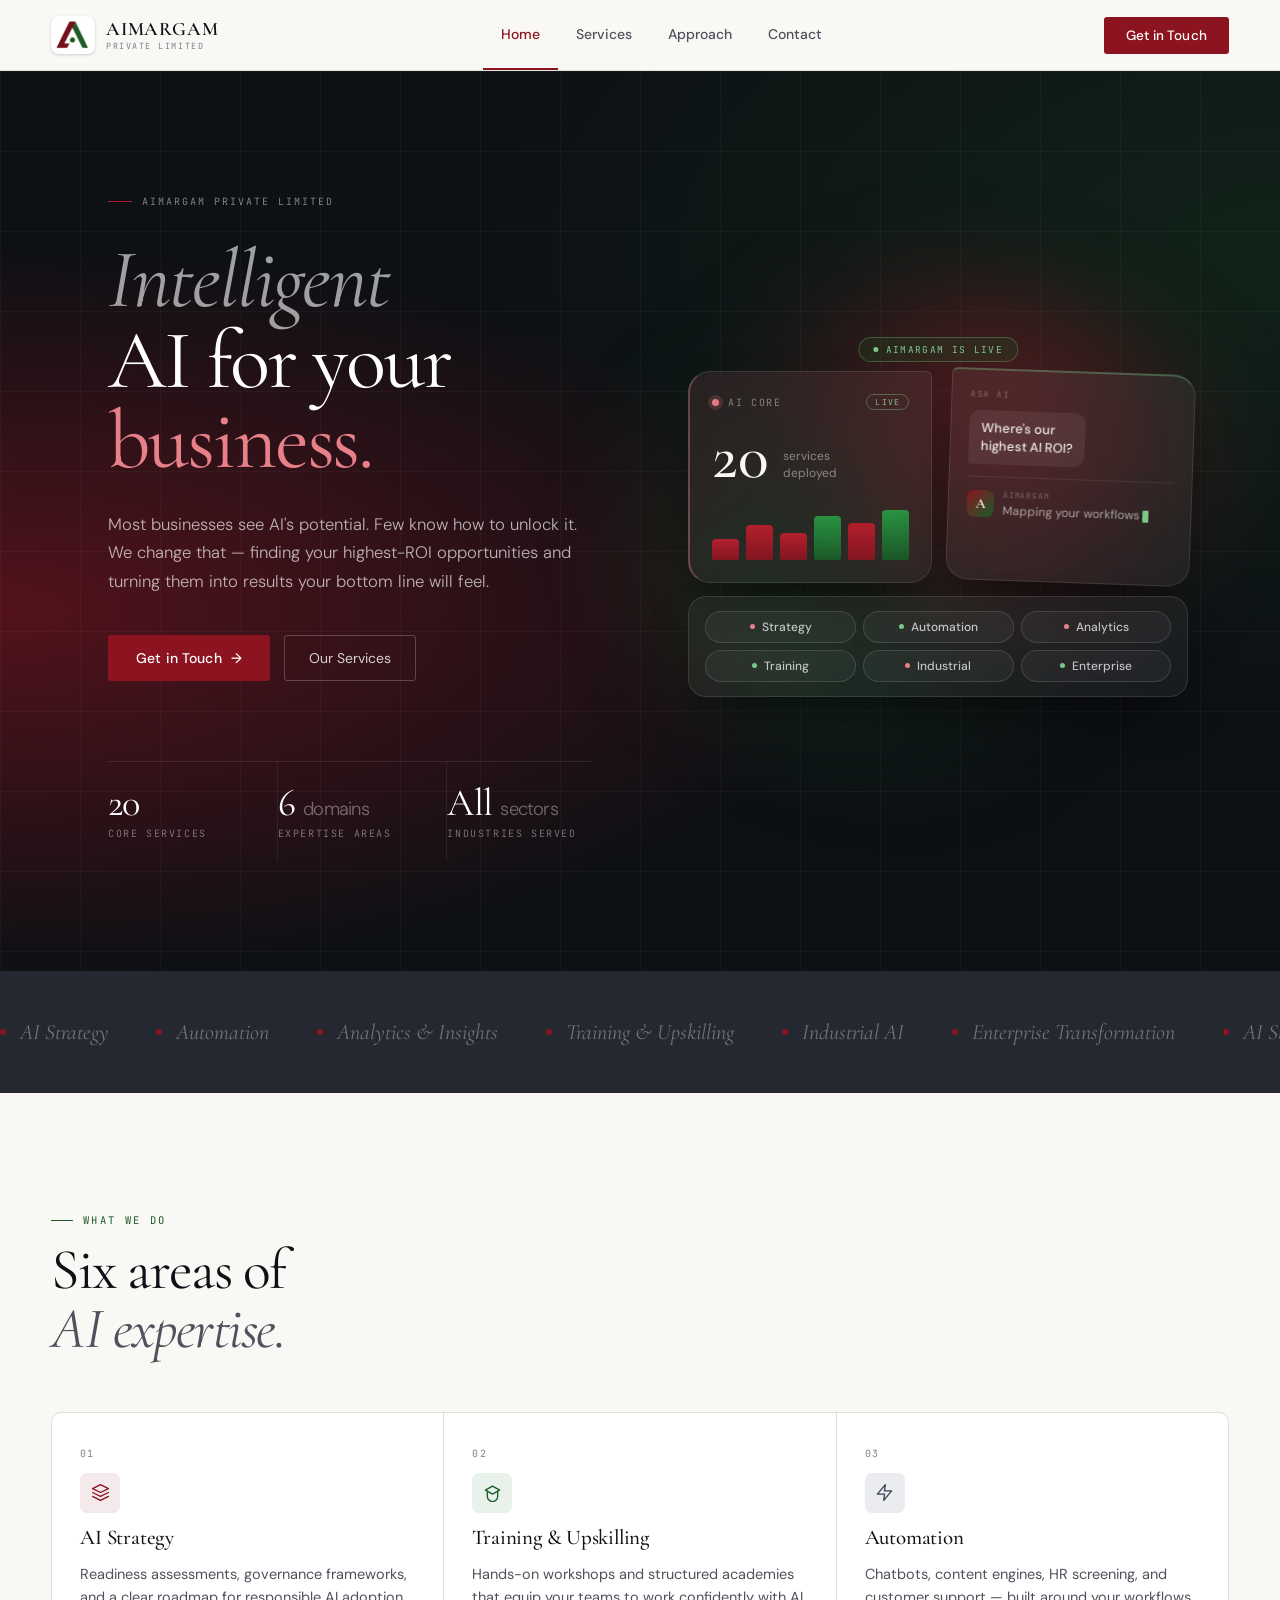
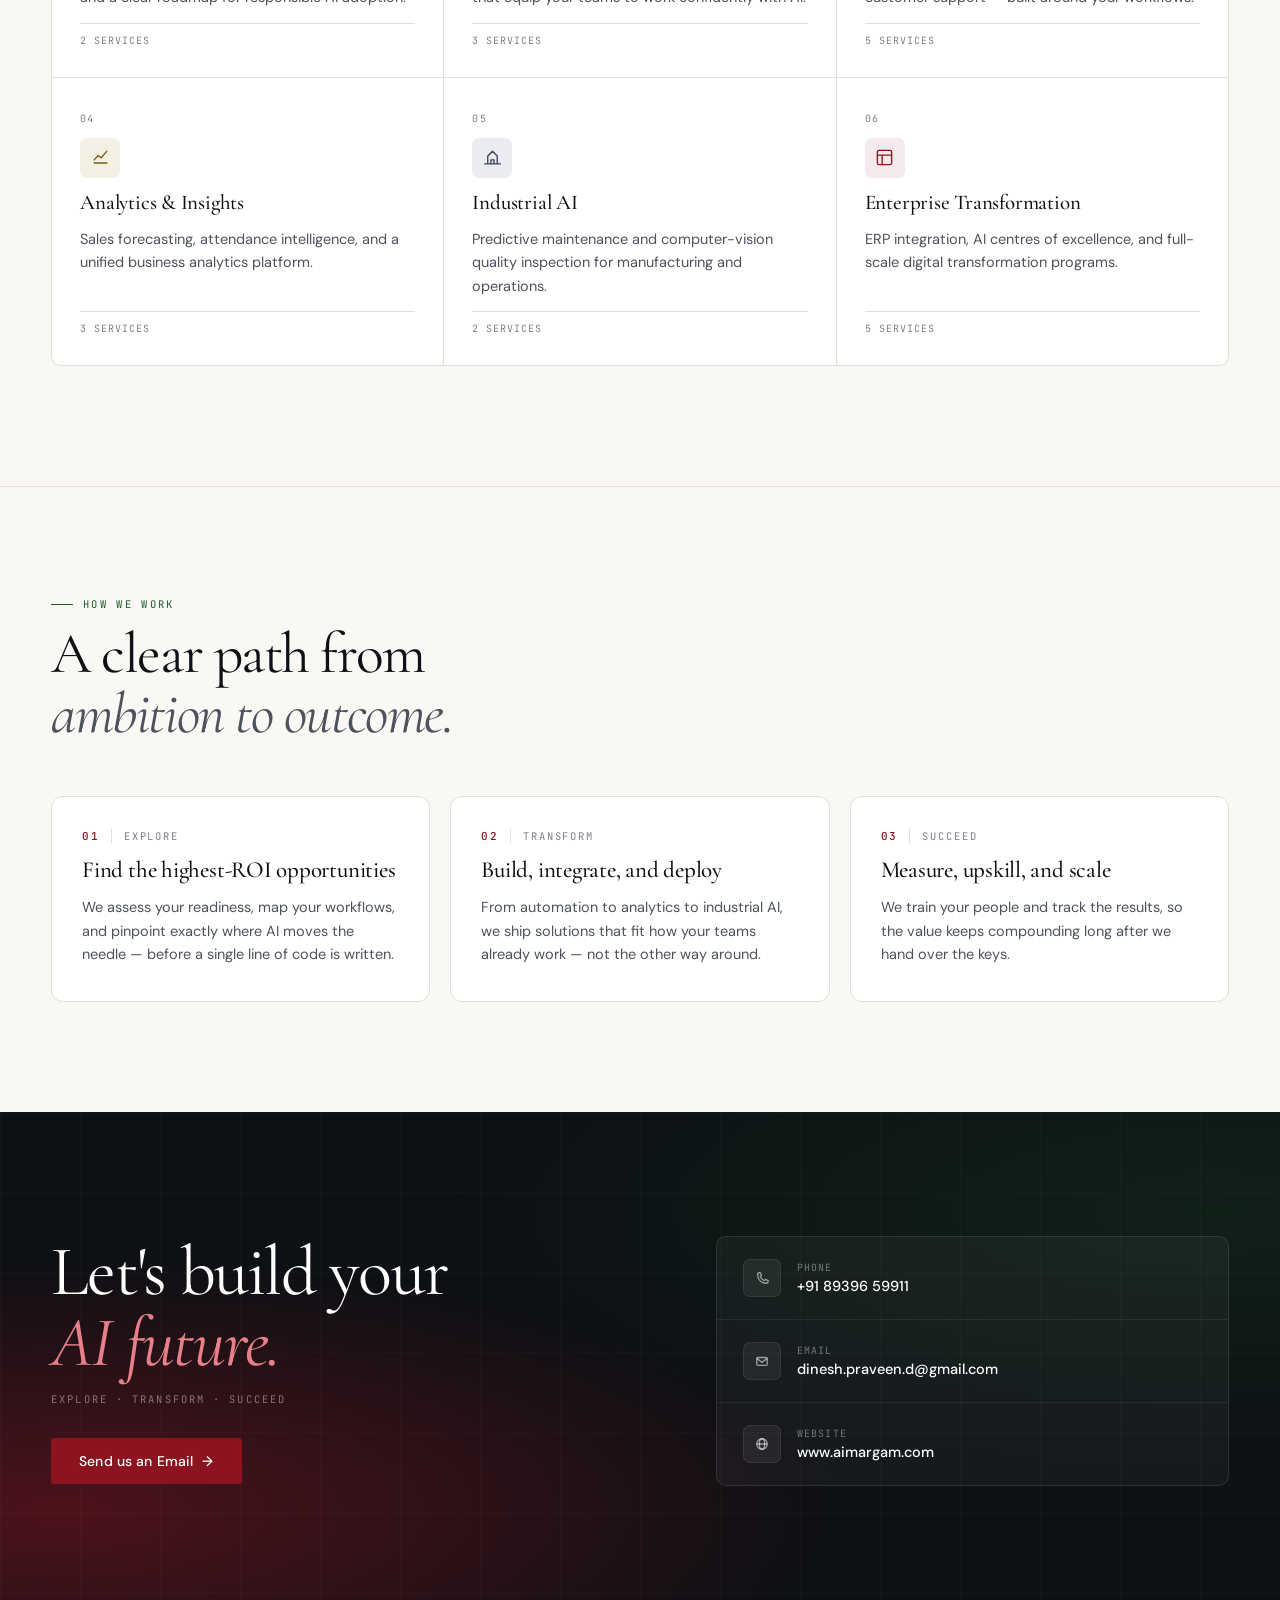
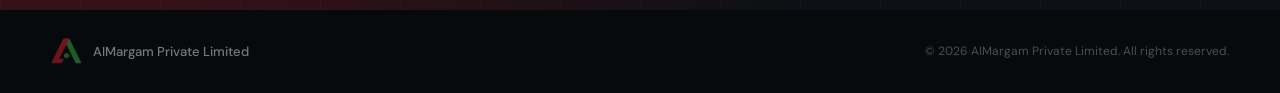
==== commit 7123e13e: "Updated Website on June 18, 2026" ====
--- a/index.html
+++ b/index.html
@@ -13,7 +13,7 @@
   <meta property="og:image" content="assets/aimargam-logo.jpeg" />
   <link rel="preconnect" href="https://fonts.googleapis.com" />
   <link rel="preconnect" href="https://fonts.gstatic.com" crossorigin />
-  <link href="https://fonts.googleapis.com/css2?family=Cormorant+Garamond:ital,wght@0,300;0,400;0,500;0,600;1,300;1,400;1,500&family=DM+Sans:opsz,wght@9..40,300;9..40,400;9..40,500;9..40,600&family=JetBrains+Mono:wght@400;500&display=swap" rel="stylesheet" />
+  <link href="https://fonts.googleapis.com/css2?family=Cormorant+Garamond:ital,wght@0,400;0,500;0,600;1,400&family=DM+Sans:opsz,wght@9..40,300;9..40,400;9..40,500&family=JetBrains+Mono:wght@400;500&display=swap" rel="stylesheet" />
   <link rel="stylesheet" href="styles.css" />
 </head>
 <body>
@@ -39,12 +39,14 @@
   <!-- ═══ NAV ═══ -->
   <nav class="nav">
     <div class="nav-row">
-      <a class="brand" href="#top">
-        <img src="assets/aimargam-logo.jpeg" alt="AIMargam Private Limited" width="70" height="50" decoding="async" fetchpriority="high" />
+      <a class="brand" href="#top" aria-label="AIMargam Private Limited — home">
+        <span class="brand-chip"><img src="assets/aimargam-mark.png" alt="" width="34" height="29" decoding="async" fetchpriority="high" /></span>
+        <span class="brand-word">AIMARGAM<small>Private Limited</small></span>
       </a>
       <div class="nav-links">
         <a href="#top">Home</a>
         <a href="#services">Services</a>
+        <a href="#approach">Approach</a>
         <a href="#contact">Contact</a>
       </div>
       <a class="nav-cta" href="#contact">Get in Touch</a>
@@ -61,6 +63,7 @@
     </button>
     <a href="#top">Home</a>
     <a href="#services">Services</a>
+    <a href="#approach">Approach</a>
     <a href="#contact">Contact</a>
     <a class="d-cta" href="#contact">Get in Touch</a>
   </div>
@@ -107,46 +110,41 @@
     <div class="hero-right">
       <div class="bento" aria-hidden="true">
         <div class="bento-glow"></div>
-
-        <!-- Core panel (tall, left) -->
+        <div class="bento-chip"><span class="bento-chip-dot"></span>AIMargam is live</div>
+
+        <!-- Core card — left col -->
         <div class="bcard bcard-core">
           <div class="bcard-top">
             <span class="bdot"></span>
             <span class="bcard-kicker">AI CORE</span>
+            <span class="bcard-live-tag">LIVE</span>
           </div>
           <div class="bcore-num">20<span>services<br />deployed</span></div>
           <div class="bbars">
-            <span style="--h:40%"></span>
-            <span style="--h:66%"></span>
-            <span style="--h:52%"></span>
-            <span style="--h:84%"></span>
-            <span style="--h:70%"></span>
-            <span style="--h:96%"></span>
-          </div>
-        </div>
-
-        <!-- Stat: domains -->
-        <div class="bcard bstat bstat-a">
-          <span class="bstat-k">Expertise</span>
-          <span class="bstat-v">6<small>domains</small></span>
-        </div>
-
-        <!-- Stat: focus -->
-        <div class="bcard bstat bstat-b">
-          <span class="blive"><span class="blive-dot"></span>LIVE</span>
-          <span class="bstat-v2">ROI-first</span>
-        </div>
-
-        <!-- Chat card (full) -->
+            <span style="--h:40%;--d:0s"></span>
+            <span style="--h:66%;--d:.15s"></span>
+            <span style="--h:52%;--d:.3s"></span>
+            <span style="--h:84%;--d:.45s"></span>
+            <span style="--h:70%;--d:.6s"></span>
+            <span style="--h:96%;--d:.75s"></span>
+          </div>
+        </div>
+
+        <!-- Chat card — right col, tilted -->
         <div class="bcard bcard-chat">
-          <div class="bchat-q">Where's our highest AI ROI?</div>
+          <div class="bchat-label">Ask AI</div>
+          <div class="bchat-q">Where's our<br />highest AI ROI?</div>
+          <div class="bchat-divider"></div>
           <div class="bchat-a">
             <span class="ba-ic">A</span>
-            <span class="ba-txt">Mapping your workflows<span class="caret"></span></span>
-          </div>
-        </div>
-
-        <!-- Domain pills (full) -->
+            <div class="ba-content">
+              <span class="ba-name">AIMargam</span>
+              <span class="ba-txt">Mapping your workflows<span class="caret"></span></span>
+            </div>
+          </div>
+        </div>
+
+        <!-- Domain pills — full width -->
         <div class="bcard bcard-pills">
           <span class="pill">Strategy</span>
           <span class="pill">Automation</span>
@@ -239,6 +237,32 @@
     </div>
   </section>
 
+  <!-- ═══ APPROACH ═══ -->
+  <section class="approach" id="approach">
+    <div class="w">
+      <div class="sec-label r">How we work</div>
+      <h2 class="sec-h r">A clear path from<br /><em>ambition to outcome.</em></h2>
+
+      <div class="step-grid">
+        <div class="step r">
+          <div class="step-top"><span class="step-n">01</span><span class="step-tag">Explore</span></div>
+          <h3>Find the highest-ROI opportunities</h3>
+          <p>We assess your readiness, map your workflows, and pinpoint exactly where AI moves the needle — before a single line of code is written.</p>
+        </div>
+        <div class="step r" data-d="1">
+          <div class="step-top"><span class="step-n">02</span><span class="step-tag">Transform</span></div>
+          <h3>Build, integrate, and deploy</h3>
+          <p>From automation to analytics to industrial AI, we ship solutions that fit how your teams already work — not the other way around.</p>
+        </div>
+        <div class="step r" data-d="2">
+          <div class="step-top"><span class="step-n">03</span><span class="step-tag">Succeed</span></div>
+          <h3>Measure, upskill, and scale</h3>
+          <p>We train your people and track the results, so the value keeps compounding long after we hand over the keys.</p>
+        </div>
+      </div>
+    </div>
+  </section>
+
   <!-- ═══ CONTACT ═══ -->
   <section class="contact" id="contact">
     <div class="w">
@@ -270,7 +294,7 @@
             <div class="ci-ic"><svg><use href="#i-globe"/></svg></div>
             <div>
               <span class="ci-lbl">Website</span>
-              <div class="ci-val">www.aimargam.com</div>
+              <div class="ci-val"><a href="https://www.aimargam.com" target="_blank" rel="noopener">www.aimargam.com</a></div>
             </div>
           </div>
         </div>
@@ -282,7 +306,7 @@
   <footer class="footer">
     <div class="w footer-row">
       <div class="footer-brand">
-        <img src="assets/aimargam-logo.jpeg" alt="AIMargam" width="45" height="32" loading="lazy" decoding="async" />
+        <img src="assets/aimargam-mark.png" alt="AIMargam" width="32" height="27" loading="lazy" decoding="async" />
         <span>AIMargam Private Limited</span>
       </div>
       <span>© 2026 AIMargam Private Limited. All rights reserved.</span>
--- a/styles.css
+++ b/styles.css
@@ -1,369 +1,458 @@
-    /* ── Tokens ───────────────────────────────────────── */
-    :root {
-      --cr:   #8C1420;   --cr-dk: #6B0F18;  --cr-lt: #B01A28;
-      --fo:   #1A5C28;   --fo-dk: #134520;
-      --ink:  #0D1014;   --ink2:  #252830;
-      --mid:  #5A5F6A;   --dim:   #8C9099;
-      --line: #E2DFD8;   --bg:    #F9F8F5;  --sur:   #FFFFFF;
-      --fd: "Cormorant Garamond", Georgia, serif;
-      --fs: "DM Sans", system-ui, sans-serif;
-      --fm: "JetBrains Mono", monospace;
-      --max: 1280px; --gp: clamp(20px, 4vw, 52px);
-      --ease: cubic-bezier(.22,.72,.22,1);
-    }
-
-    /* ── Reset ────────────────────────────────────────── */
-    *, *::before, *::after { box-sizing: border-box; margin: 0; padding: 0; }
-    html { scroll-behavior: smooth; }
-    body { font-family: var(--fs); background: var(--bg); color: var(--ink); -webkit-font-smoothing: antialiased; overflow-x: hidden; }
-    a { color: inherit; text-decoration: none; }
-    button { font: inherit; cursor: pointer; border: 0; background: none; }
-    img { display: block; max-width: 100%; }
-    .w { width: 100%; max-width: var(--max); margin: 0 auto; padding: 0 var(--gp); }
-
-    /* ── Scroll reveal ────────────────────────────────── */
-    .r { opacity: 0; transform: translateY(22px); transition: opacity .8s var(--ease), transform .8s var(--ease); }
-    .r.in { opacity: 1; transform: none; }
-    .r[data-d="1"] { transition-delay: .10s; }
-    .r[data-d="2"] { transition-delay: .20s; }
-    .r[data-d="3"] { transition-delay: .30s; }
-    .r[data-d="4"] { transition-delay: .40s; }
-    .r[data-d="5"] { transition-delay: .50s; }
-    @media (prefers-reduced-motion: reduce) { .r { opacity:1; transform:none; transition:none; } }
-
-    /* ── NAV ──────────────────────────────────────────── */
-    .nav {
-      position: sticky; top: 0; z-index: 30;
-      background: rgba(249,248,245,.95);
-      border-bottom: 1px solid var(--line);
-      backdrop-filter: blur(12px);
-      transition: box-shadow .25s;
-    }
-    .nav.scrolled { box-shadow: 0 2px 24px -6px rgba(13,16,20,.10); }
-    .nav-row {
-      display: flex; align-items: center; justify-content: space-between;
-      height: 70px; padding: 0 var(--gp); max-width: var(--max); margin: 0 auto; gap: 24px;
-    }
-    .brand img { height: 50px; width: auto; border-radius: 5px; padding: 2px 6px; background: #fff; }
-    .nav-links { display: flex; align-items: center; flex: 1; justify-content: center; }
-    .nav-links a {
-      padding: 0 20px; height: 70px; display: inline-flex; align-items: center;
-      font-size: 13.5px; font-weight: 500; color: var(--mid);
-      border-bottom: 2px solid transparent;
-      transition: color .15s, border-color .15s;
-      white-space: nowrap;
-    }
-    .nav-links a:hover { color: var(--ink); }
-    .nav-links a.active { color: var(--cr); border-bottom-color: var(--cr); }
-    .nav-cta {
-      white-space: nowrap; flex: 0 0 auto;
-      padding: 10px 22px; border-radius: 3px;
-      background: var(--cr); color: #fff;
-      font-size: 13.5px; font-weight: 500;
-      letter-spacing: .01em;
-      transition: background .2s, transform .15s;
-    }
-    .nav-cta:hover { background: var(--cr-dk); transform: translateY(-1px); }
-    .burger { display: none; width: 38px; height: 38px; border: 1px solid var(--line); border-radius: 5px; align-items: center; justify-content: center; }
-    @media (max-width: 860px) { .nav-links { display: none; } .burger { display: flex; } }
-
-    /* Drawer */
-    .drawer { position: fixed; inset: 0; z-index: 50; background: var(--sur); padding: 72px 28px 36px; flex-direction: column; display: none; }
-    .drawer.open { display: flex; }
-    .drawer-close { position: absolute; top: 16px; right: 16px; width: 36px; height: 36px; border: 1px solid var(--line); border-radius: 5px; display: grid; place-items: center; }
-    .drawer a { padding: 18px 0; font-size: 22px; font-weight: 500; border-bottom: 1px solid var(--line); transition: color .15s; }
-    .drawer a:hover { color: var(--cr); }
-    .drawer .d-cta { margin-top: 24px; padding: 15px; text-align: center; background: var(--cr); color: #fff; border-radius: 3px; font-size: 15px; font-weight: 500; }
-
-    /* ── HERO ─────────────────────────────────────────── */
-    .hero {
-      background: var(--ink);
-      color: #fff;
-      min-height: 100svh;
-      display: grid;
-      grid-template-columns: 1fr 1fr;
-      position: relative;
-      overflow: hidden;
-    }
-    /* crimson wash */
-    .hero::before {
-      content: ""; position: absolute; inset: 0; pointer-events: none; z-index: 0;
-      background:
-        radial-gradient(ellipse at 0% 60%, rgba(140,20,32,.55) 0%, transparent 48%),
-        radial-gradient(ellipse at 100% 20%, rgba(26,92,40,.25) 0%, transparent 45%);
-    }
-    /* grid lines */
-    .hero::after {
-      content: ""; position: absolute; inset: 0; pointer-events: none; z-index: 0;
-      background-image: linear-gradient(rgba(255,255,255,.03) 1px, transparent 1px), linear-gradient(90deg, rgba(255,255,255,.03) 1px, transparent 1px);
-      background-size: 80px 80px;
-    }
-
-    .hero-left {
-      position: relative; z-index: 1;
-      display: flex; flex-direction: column; justify-content: center;
-      padding: clamp(60px, 9vw, 120px) var(--gp) clamp(60px, 9vw, 100px) var(--gp);
-      padding-right: 48px;
-      max-width: 660px; margin-left: auto;
-    }
-    .hero-eyebrow {
-      display: inline-flex; align-items: center; gap: 10px;
-      font-family: var(--fm); font-size: 10px; letter-spacing: .2em; text-transform: uppercase;
-      color: rgba(255,255,255,.48); margin-bottom: 32px;
-    }
-    .hero-eyebrow::before { content: ""; width: 24px; height: 1px; background: var(--cr-lt); }
-    .hero h1 {
-      font-family: var(--fd); font-size: clamp(52px, 6.5vw, 96px);
-      font-weight: 400; line-height: .97; letter-spacing: -.025em;
-      margin-bottom: 28px;
-    }
-    .hero h1 .ital { font-style: italic; color: rgba(255,255,255,.6); }
-    .hero h1 .hi { color: #E8808A; }
-    .hero-desc {
-      font-size: clamp(15px, 1.3vw, 17px); font-weight: 300;
-      color: rgba(255,255,255,.55); max-width: 44ch; line-height: 1.7;
-      margin-bottom: 40px;
-    }
-    .hero-actions { display: flex; align-items: center; gap: 14px; flex-wrap: wrap; }
-    .btn-primary {
-      display: inline-flex; align-items: center; gap: 9px;
-      padding: 14px 28px; border-radius: 3px;
-      background: var(--cr); color: #fff;
-      font-size: 14px; font-weight: 500; letter-spacing: .01em;
-      transition: background .2s, transform .15s;
-    }
-    .btn-primary:hover { background: var(--cr-lt); transform: translateY(-1px); }
-    .btn-ghost-w {
-      display: inline-flex; align-items: center; gap: 9px;
-      padding: 13px 24px; border-radius: 3px;
-      border: 1px solid rgba(255,255,255,.22); color: rgba(255,255,255,.8);
-      font-size: 14px; font-weight: 400;
-      transition: border-color .15s, color .15s;
-    }
-    .btn-ghost-w:hover { border-color: rgba(255,255,255,.55); color: #fff; }
-    .arr { display: inline-block; transition: transform .15s; }
-    a:hover .arr, button:hover .arr { transform: translateX(3px); }
-
-    /* Stat row */
-    .hero-stats {
-      display: flex; gap: 0;
-      margin-top: clamp(48px, 7vw, 80px);
-      border-top: 1px solid rgba(255,255,255,.09);
-    }
-    .hstat {
-      flex: 1; padding: 22px 0; padding-right: 24px;
-      border-right: 1px solid rgba(255,255,255,.07);
-    }
-    .hstat:last-child { border-right: 0; padding-right: 0; }
-    .hstat-v {
-      font-family: var(--fd); font-size: clamp(28px, 3vw, 40px);
-      font-weight: 400; letter-spacing: -.02em; color: #fff; line-height: 1;
-    }
-    .hstat-v small { font-size: .48em; color: rgba(255,255,255,.38); font-family: var(--fs); font-weight: 300; }
-    .hstat-k { font-family: var(--fm); font-size: 9px; letter-spacing: .16em; text-transform: uppercase; color: rgba(255,255,255,.35); margin-top: 5px; }
-
-    /* ── Hero right — AI viz ───────────────────────── */
-    .hero-right {
-      position: relative; z-index: 1;
-      display: flex; align-items: center; justify-content: center;
-      padding: 24px var(--gp) 24px 8px;
-    }
-    /* Bento cluster */
-    .bento { position: relative; width: 100%; max-width: 460px; margin: 0 auto; display: flex; flex-direction: column; gap: 18px; padding: 14px 0; }
-    .bento-glow {
-      position: absolute; inset: -50px; z-index: 0; pointer-events: none; border-radius: 50%;
-      background: radial-gradient(circle at 62% 30%, rgba(176,26,40,.42), transparent 52%),
-                  radial-gradient(circle at 22% 82%, rgba(26,92,40,.30), transparent 52%);
-      filter: blur(44px); animation: glowP 6s ease-in-out infinite;
-    }
-    .bcard {
-      position: relative; z-index: 1;
-      background: rgba(255,255,255,.045);
-      border: 1px solid rgba(255,255,255,.10);
-      border-radius: 18px;
-      -webkit-backdrop-filter: blur(10px); backdrop-filter: blur(10px);
-      padding: 20px 22px;
-      box-shadow: 0 22px 55px -24px rgba(0,0,0,.7);
-    }
-    .bcard-core  { align-self: flex-end; width: 88%; }
-    .bcard-chat  { align-self: flex-start; width: 80%; margin-top: -4px; }
-    .bcard-pills { align-self: stretch; padding: 16px 18px; }
-
-    @keyframes floatY { 0%,100%{transform:translateY(0)} 50%{transform:translateY(-9px)} }
-    @keyframes glowP  { 0%,100%{opacity:.45;transform:scale(.97)} 50%{opacity:.9;transform:scale(1.03)} }
-    @keyframes barGrow{ 0%,100%{transform:scaleY(.82)} 50%{transform:scaleY(1)} }
-    @keyframes blink  { 0%,100%{opacity:1} 50%{opacity:0} }
-    .float-a { animation: floatY 5.5s ease-in-out infinite; }
-    .float-b { animation: floatY 6.6s ease-in-out infinite .8s; }
-    .float-c { animation: floatY 7.4s ease-in-out infinite 1.4s; }
-
-    /* Core card internals */
-    .bcard-top { display: flex; align-items: center; gap: 9px; margin-bottom: 16px; }
-    .bdot { width: 7px; height: 7px; border-radius: 50%; background: #E8808A; box-shadow: 0 0 0 4px rgba(232,128,138,.16); flex: 0 0 auto; }
-    .bcard-kicker { font-family: var(--fm); font-size: 9.5px; letter-spacing: .14em; text-transform: uppercase; color: rgba(255,255,255,.5); }
-    .blive { margin-left: auto; font-family: var(--fm); font-size: 8.5px; letter-spacing: .14em; color: #7AC98A; border: 1px solid rgba(122,201,138,.4); border-radius: 999px; padding: 2px 9px; }
-    .bcore-num { font-family: var(--fd); font-size: 56px; font-weight: 500; line-height: .9; color: #fff; display: flex; align-items: flex-end; gap: 13px; }
-    .bcore-num span { font-family: var(--fs); font-size: 12px; font-weight: 400; line-height: 1.3; color: rgba(255,255,255,.48); letter-spacing: .01em; padding-bottom: 4px; }
-    .bbars { display: flex; align-items: flex-end; gap: 7px; height: 48px; margin: 20px 0 18px; }
-    .bbars span { flex: 1; height: var(--h); border-radius: 4px 4px 2px 2px; background: linear-gradient(180deg, #C21E2E, #8C1420); opacity: .9; transform-origin: bottom; animation: barGrow 2.6s ease-in-out infinite; }
-    .bbars span:nth-child(2) { animation-delay: .2s; }
-    .bbars span:nth-child(3) { animation-delay: .4s; }
-    .bbars span:nth-child(4) { background: linear-gradient(180deg, #28A045, #1A5C28); animation-delay: .6s; }
-    .bbars span:nth-child(5) { animation-delay: .8s; }
-    .bbars span:nth-child(6) { background: linear-gradient(180deg, #28A045, #1A5C28); animation-delay: 1s; }
-    .bcard-foot { display: flex; gap: 8px; }
-    .btag { font-family: var(--fm); font-size: 9px; letter-spacing: .07em; text-transform: uppercase; padding: 5px 11px; border-radius: 999px; white-space: nowrap; }
-    .btag-cr { background: rgba(176,26,40,.18); color: #E8808A; border: 1px solid rgba(176,26,40,.34); }
-    .btag-fo { background: rgba(26,92,40,.2);  color: #7AC98A; border: 1px solid rgba(26,92,40,.36); }
-
-    /* Chat card internals */
-    .bchat-q { font-size: 14px; font-weight: 500; line-height: 1.4; color: rgba(255,255,255,.92); padding: 10px 14px; background: rgba(255,255,255,.06); border-radius: 13px 13px 13px 4px; display: inline-block; margin-bottom: 14px; }
-    .bchat-a { display: flex; align-items: center; gap: 10px; }
-    .ba-ic { width: 27px; height: 27px; border-radius: 8px; display: grid; place-items: center; font-family: var(--fd); font-weight: 600; font-size: 15px; color: #fff; background: linear-gradient(135deg, #8C1420, #1A5C28); flex: 0 0 auto; }
-    .ba-txt { font-size: 13px; color: rgba(255,255,255,.6); display: inline-flex; align-items: center; }
-    .caret { width: 7px; height: 14px; margin-left: 3px; background: #7AC98A; border-radius: 1px; animation: blink 1.05s steps(2,start) infinite; }
-
-    /* Pills card */
-    .bcard-pills { display: flex; flex-wrap: wrap; gap: 8px; }
-    .pill { display: inline-flex; align-items: center; font-size: 12px; font-weight: 500; color: rgba(255,255,255,.72); padding: 7px 13px; border-radius: 999px; border: 1px solid rgba(255,255,255,.13); background: rgba(255,255,255,.03); white-space: nowrap; }
-    .pill::before { content: ""; width: 5px; height: 5px; border-radius: 50%; margin-right: 7px; background: #E8808A; }
-    .pill:nth-child(even)::before { background: #7AC98A; }
-
-    @media (prefers-reduced-motion: reduce) {
-      .float-a, .float-b, .float-c, .bbars span, .caret, .bento-glow { animation: none !important; }
-    }
-
-    @media (max-width: 900px) {
-      .hero { grid-template-columns: 1fr; min-height: auto; }
-      .hero-left { max-width: 100%; padding-right: var(--gp); }
-      .hero-right { padding: 0 var(--gp) 48px; }
-      .bento { max-width: 400px; }
-    }
-
-    /* ── SERVICES ─────────────────────────────────────── */
-    .services { padding: clamp(72px, 10vw, 120px) 0; }
-    .sec-label {
-      font-family: var(--fm); font-size: 9.5px; letter-spacing: .22em; text-transform: uppercase;
-      color: var(--fo); display: flex; align-items: center; gap: 10px; margin-bottom: 14px;
-    }
-    .sec-label::before { content: ""; width: 22px; height: 1px; background: var(--fo); }
-    .sec-h {
-      font-family: var(--fd); font-size: clamp(34px, 4.5vw, 58px);
-      font-weight: 400; letter-spacing: -.025em; line-height: 1.03;
-      max-width: 22ch; margin-bottom: 52px;
-    }
-    .sec-h em { font-style: italic; color: var(--mid); }
-
-    /* Service grid */
-    .svc-grid {
-      display: grid;
-      grid-template-columns: repeat(3, 1fr);
-      border: 1px solid var(--line); border-radius: 10px;
-      overflow: hidden; background: var(--line); gap: 1px;
-    }
-    .svc {
-      background: var(--sur); padding: 34px 28px 30px;
-      display: flex; flex-direction: column; gap: 13px;
-      transition: background .2s;
-      position: relative;
-    }
-    .svc::after {
-      content: ""; position: absolute; bottom: 0; left: 28px; right: 28px;
-      height: 2px; background: var(--cr); transform: scaleX(0); transform-origin: left;
-      transition: transform .3s var(--ease);
-    }
-    .svc:hover { background: #F6F4F0; }
-    .svc:hover::after { transform: scaleX(1); }
-    .svc-n { font-family: var(--fm); font-size: 9px; letter-spacing: .12em; color: var(--dim); }
-    .svc-icon { width: 40px; height: 40px; border-radius: 7px; display: grid; place-items: center; }
-    .svc-icon svg { width: 19px; height: 19px; }
-    .ic-r { background: #F5EAEB; color: var(--cr); }
-    .ic-g { background: #E8F2EB; color: var(--fo); }
-    .ic-s { background: #EAECF0; color: #3A4558; }
-    .ic-a { background: #F4EFE3; color: #7A5A14; }
-    .svc h3 { font-family: var(--fd); font-size: 21px; font-weight: 500; letter-spacing: -.01em; line-height: 1.15; }
-    .svc p { font-size: 13.5px; color: var(--mid); line-height: 1.65; flex: 1; }
-    .svc-count { font-family: var(--fm); font-size: 9px; letter-spacing: .1em; text-transform: uppercase; color: var(--dim); padding-top: 10px; border-top: 1px solid var(--line); }
-    @media (max-width: 860px) { .svc-grid { grid-template-columns: repeat(2, 1fr); } }
-    @media (max-width: 480px) { .svc-grid { grid-template-columns: 1fr; } }
-
-    /* ── DIVIDER ──────────────────────────────────────── */
-    .divider {
-      background: var(--ink2); color: #fff;
-      padding: 48px 0; overflow: hidden;
-    }
-    .marquee-track {
-      display: flex; gap: 48px; white-space: nowrap;
-      animation: marquee 28s linear infinite;
-    }
-    .marquee-item {
-      display: inline-flex; align-items: center; gap: 14px;
-      font-family: var(--fd); font-size: 22px; font-style: italic;
-      color: rgba(255,255,255,.35); flex-shrink: 0;
-    }
-    .marquee-item .dot { width: 6px; height: 6px; border-radius: 999px; background: var(--cr); flex-shrink: 0; }
-    @keyframes marquee { to { transform: translateX(-50%); } }
-
-    /* ── CONTACT ──────────────────────────────────────── */
-    .contact {
-      background: var(--ink); color: #fff;
-      padding: clamp(72px, 11vw, 124px) 0;
-      position: relative; overflow: hidden;
-    }
-    .contact::before {
-      content: ""; position: absolute; inset: 0; pointer-events: none;
-      background:
-        radial-gradient(ellipse at 5% 80%, rgba(140,20,32,.5) 0%, transparent 45%),
-        radial-gradient(ellipse at 95% 20%, rgba(26,92,40,.22) 0%, transparent 45%);
-    }
-    .contact::after {
-      content: ""; position: absolute; inset: 0; pointer-events: none;
-      background-image: linear-gradient(rgba(255,255,255,.02) 1px, transparent 1px), linear-gradient(90deg, rgba(255,255,255,.02) 1px, transparent 1px);
-      background-size: 80px 80px;
-    }
-    .contact-inner {
-      position: relative; z-index: 1;
-      display: grid; grid-template-columns: 1.1fr 1fr;
-      gap: clamp(40px, 8vw, 100px); align-items: center;
-    }
-    .contact h2 {
-      font-family: var(--fd); font-size: clamp(40px, 5.5vw, 72px);
-      font-weight: 400; letter-spacing: -.025em; line-height: 1.0;
-      margin-bottom: 14px;
-    }
-    .contact h2 span { color: #E8808A; font-style: italic; }
-    .contact-tag {
-      font-family: var(--fm); font-size: 9.5px; letter-spacing: .2em; text-transform: uppercase;
-      color: rgba(255,255,255,.38); margin-bottom: 32px;
-    }
-    .contact-panel {
-      background: rgba(255,255,255,.04);
-      border: 1px solid rgba(255,255,255,.10);
-      border-radius: 10px; overflow: hidden;
-    }
-    .ci {
-      display: flex; align-items: center; gap: 16px;
-      padding: 22px 26px; border-bottom: 1px solid rgba(255,255,255,.07);
-      transition: background .2s;
-    }
-    .ci:last-child { border-bottom: 0; }
-    .ci:hover { background: rgba(255,255,255,.04); }
-    .ci-ic {
-      width: 38px; height: 38px; flex: 0 0 auto; border-radius: 7px;
-      background: rgba(255,255,255,.06); border: 1px solid rgba(255,255,255,.08);
-      display: grid; place-items: center; color: rgba(255,255,255,.55);
-    }
-    .ci-ic svg { width: 14px; height: 14px; }
-    .ci-lbl { font-family: var(--fm); font-size: 9px; letter-spacing: .12em; text-transform: uppercase; color: rgba(255,255,255,.35); display: block; margin-bottom: 3px; }
-    .ci-val { font-size: 14.5px; font-weight: 500; color: #fff; }
-    .ci-val a { color: #fff; transition: color .15s; }
-    .ci-val a:hover { color: #E8808A; }
-    @media (max-width: 780px) { .contact-inner { grid-template-columns: 1fr; } }
-
-    /* ── FOOTER ───────────────────────────────────────── */
-    .footer { background: #070A0D; padding: 28px 0; color: rgba(255,255,255,.28); font-size: 12px; }
-    .footer-row { display: flex; align-items: center; justify-content: space-between; gap: 16px; flex-wrap: wrap; }
-    .footer-brand { display: flex; align-items: center; gap: 10px; }
-    .footer-brand img { height: 32px; border-radius: 4px; background: #fff; padding: 2px 5px; }
-    .footer-brand span { color: rgba(255,255,255,.45); font-weight: 500; font-size: 13px; }
+/* ── Tokens ───────────────────────────────────────── */
+:root {
+  --cr:   #8C1420;   --cr-dk: #6B0F18;  --cr-lt: #B01A28;
+  --fo:   #1A5C28;   --fo-dk: #134520;
+  --ink:  #0D1014;   --ink2:  #252830;
+  --mid:  #4E525C;   --dim:   #7C818B;
+  --line: #E2DFD8;   --bg:    #F9F8F5;  --sur:   #FFFFFF;
+  --fd: "Cormorant Garamond", Georgia, serif;
+  --fs: "DM Sans", system-ui, sans-serif;
+  --fm: "JetBrains Mono", monospace;
+  --max: 1280px; --gp: clamp(20px, 4vw, 52px);
+  --ease: cubic-bezier(.22,.72,.22,1);
+}
+
+/* ── Reset ────────────────────────────────────────── */
+*, *::before, *::after { box-sizing: border-box; margin: 0; padding: 0; }
+html { scroll-behavior: smooth; }
+body { font-family: var(--fs); background: var(--bg); color: var(--ink); -webkit-font-smoothing: antialiased; overflow-x: hidden; }
+a { color: inherit; text-decoration: none; }
+button { font: inherit; cursor: pointer; border: 0; background: none; }
+img { display: block; max-width: 100%; }
+.w { width: 100%; max-width: var(--max); margin: 0 auto; padding: 0 var(--gp); }
+
+/* ── Scroll reveal ────────────────────────────────── */
+.r { opacity: 0; transform: translateY(22px); transition: opacity .8s var(--ease), transform .8s var(--ease); }
+.r.in { opacity: 1; transform: none; }
+.r[data-d="1"] { transition-delay: .10s; }
+.r[data-d="2"] { transition-delay: .20s; }
+.r[data-d="3"] { transition-delay: .30s; }
+.r[data-d="4"] { transition-delay: .40s; }
+.r[data-d="5"] { transition-delay: .50s; }
+@media (prefers-reduced-motion: reduce) { .r { opacity:1; transform:none; transition:none; } }
+
+/* ── NAV ──────────────────────────────────────────── */
+.nav {
+  position: sticky; top: 0; z-index: 30;
+  background: rgba(249,248,245,.95);
+  border-bottom: 1px solid var(--line);
+  backdrop-filter: blur(12px);
+  transition: box-shadow .25s;
+}
+.nav.scrolled { box-shadow: 0 2px 24px -6px rgba(13,16,20,.10); }
+.nav-row {
+  display: flex; align-items: center; justify-content: space-between;
+  height: 70px; padding: 0 var(--gp); max-width: var(--max); margin: 0 auto; gap: 24px;
+}
+.brand { display: flex; align-items: center; gap: 11px; }
+.brand-chip { display: grid; place-items: center; width: 44px; height: 38px; border-radius: 8px; background: #fff; box-shadow: 0 1px 3px rgba(0,0,0,.18); flex: 0 0 auto; }
+.brand-chip img { height: 29px; width: auto; }
+.brand-word { display: flex; flex-direction: column; line-height: 1; font-family: var(--fd); font-weight: 600; font-size: 19px; letter-spacing: .04em; color: var(--ink); }
+.brand-word small { font-family: var(--fm); font-weight: 400; font-size: 8.5px; letter-spacing: .18em; text-transform: uppercase; color: var(--dim); margin-top: 4px; }
+@media (max-width: 420px) { .brand-word { display: none; } }
+.nav-links { display: flex; align-items: center; flex: 1; justify-content: center; }
+.nav-links a {
+  padding: 0 18px; height: 70px; display: inline-flex; align-items: center;
+  font-size: 14px; font-weight: 500; color: var(--mid);
+  border-bottom: 2px solid transparent;
+  transition: color .15s, border-color .15s;
+  white-space: nowrap;
+}
+.nav-links a:hover { color: var(--ink); }
+.nav-links a.active { color: var(--cr); border-bottom-color: var(--cr); }
+.nav-cta {
+  white-space: nowrap; flex: 0 0 auto;
+  padding: 10px 22px; border-radius: 3px;
+  background: var(--cr); color: #fff;
+  font-size: 13.5px; font-weight: 500;
+  letter-spacing: .01em;
+  transition: background .2s, transform .15s;
+}
+.nav-cta:hover { background: var(--cr-dk); transform: translateY(-1px); }
+.burger { display: none; width: 38px; height: 38px; border: 1px solid var(--line); border-radius: 5px; align-items: center; justify-content: center; }
+@media (max-width: 860px) { .nav-links { display: none; } .burger { display: flex; } }
+
+/* Drawer */
+.drawer { position: fixed; inset: 0; z-index: 50; background: var(--sur); padding: 72px 28px 36px; flex-direction: column; display: none; }
+.drawer.open { display: flex; }
+.drawer-close { position: absolute; top: 16px; right: 16px; width: 36px; height: 36px; border: 1px solid var(--line); border-radius: 5px; display: grid; place-items: center; }
+.drawer a { padding: 18px 0; font-size: 22px; font-weight: 500; border-bottom: 1px solid var(--line); transition: color .15s; }
+.drawer a:hover { color: var(--cr); }
+.drawer .d-cta { margin-top: 24px; padding: 15px; text-align: center; background: var(--cr); color: #fff; border-radius: 3px; font-size: 15px; font-weight: 500; }
+
+/* ── HERO ─────────────────────────────────────────── */
+.hero {
+  background: var(--ink);
+  color: #fff;
+  min-height: 100svh;
+  display: grid;
+  grid-template-columns: 1fr 1fr;
+  position: relative;
+  overflow: hidden;
+}
+/* crimson wash */
+.hero::before {
+  content: ""; position: absolute; inset: 0; pointer-events: none; z-index: 0;
+  background:
+    radial-gradient(ellipse at 0% 60%, rgba(140,20,32,.55) 0%, transparent 48%),
+    radial-gradient(ellipse at 100% 20%, rgba(26,92,40,.25) 0%, transparent 45%);
+}
+/* grid lines */
+.hero::after {
+  content: ""; position: absolute; inset: 0; pointer-events: none; z-index: 0;
+  background-image: linear-gradient(rgba(255,255,255,.03) 1px, transparent 1px), linear-gradient(90deg, rgba(255,255,255,.03) 1px, transparent 1px);
+  background-size: 80px 80px;
+}
+
+.hero-left {
+  position: relative; z-index: 1;
+  display: flex; flex-direction: column; justify-content: center;
+  padding: clamp(60px, 9vw, 120px) var(--gp) clamp(60px, 9vw, 100px) var(--gp);
+  padding-right: 48px;
+  max-width: 660px; margin-left: auto;
+}
+.hero-eyebrow {
+  display: inline-flex; align-items: center; gap: 10px;
+  font-family: var(--fm); font-size: 10px; letter-spacing: .2em; text-transform: uppercase;
+  color: rgba(255,255,255,.48); margin-bottom: 32px;
+}
+.hero-eyebrow::before { content: ""; width: 24px; height: 1px; background: var(--cr-lt); }
+.hero h1 {
+  font-family: var(--fd); font-size: clamp(52px, 6.5vw, 96px);
+  font-weight: 400; line-height: .97; letter-spacing: -.025em;
+  margin-bottom: 28px;
+}
+.hero h1 .ital { font-style: italic; color: rgba(255,255,255,.6); }
+.hero h1 .hi { color: #E8808A; }
+.hero-desc {
+  font-size: clamp(15px, 1.3vw, 17px); font-weight: 300;
+  color: rgba(255,255,255,.68); max-width: 44ch; line-height: 1.7;
+  margin-bottom: 40px;
+}
+.hero-actions { display: flex; align-items: center; gap: 14px; flex-wrap: wrap; }
+.btn-primary {
+  display: inline-flex; align-items: center; gap: 9px;
+  padding: 14px 28px; border-radius: 3px;
+  background: var(--cr); color: #fff;
+  font-size: 14px; font-weight: 500; letter-spacing: .01em;
+  transition: background .2s, transform .15s;
+}
+.btn-primary:hover { background: var(--cr-lt); transform: translateY(-1px); }
+.btn-ghost-w {
+  display: inline-flex; align-items: center; gap: 9px;
+  padding: 13px 24px; border-radius: 3px;
+  border: 1px solid rgba(255,255,255,.22); color: rgba(255,255,255,.8);
+  font-size: 14px; font-weight: 400;
+  transition: border-color .15s, color .15s;
+}
+.btn-ghost-w:hover { border-color: rgba(255,255,255,.55); color: #fff; }
+.arr { display: inline-block; transition: transform .15s; }
+a:hover .arr, button:hover .arr { transform: translateX(3px); }
+
+/* Stat row */
+.hero-stats {
+  display: flex; gap: 0;
+  margin-top: clamp(48px, 7vw, 80px);
+  border-top: 1px solid rgba(255,255,255,.09);
+}
+.hstat {
+  flex: 1; padding: 22px 0; padding-right: 24px;
+  border-right: 1px solid rgba(255,255,255,.07);
+}
+.hstat:last-child { border-right: 0; padding-right: 0; }
+.hstat-v {
+  font-family: var(--fd); font-size: clamp(28px, 3vw, 40px);
+  font-weight: 400; letter-spacing: -.02em; color: #fff; line-height: 1;
+}
+.hstat-v small { font-size: .48em; color: rgba(255,255,255,.38); font-family: var(--fs); font-weight: 300; }
+.hstat-k { font-family: var(--fm); font-size: 10px; letter-spacing: .16em; text-transform: uppercase; color: rgba(255,255,255,.4); margin-top: 5px; }
+
+/* ── Hero right — AI viz ───────────────────────── */
+.hero-right {
+  position: relative; z-index: 1;
+  display: flex; align-items: center; justify-content: center;
+  padding: 24px var(--gp) 24px 8px;
+}
+/* Bento cluster */
+.bento {
+  position: relative; width: 100%; max-width: 500px; margin: 0 auto;
+  display: grid;
+  grid-template-columns: 1fr 1fr;
+  gap: 13px;
+  padding: 34px 0 8px;
+  animation: floatY 6s ease-in-out infinite;
+}
+.bento-glow {
+  position: absolute; inset: -60px; z-index: 0; pointer-events: none; border-radius: 50%;
+  background: radial-gradient(circle at 60% 28%, rgba(176,26,40,.44), transparent 52%),
+              radial-gradient(circle at 20% 80%, rgba(26,92,40,.32), transparent 52%);
+  filter: blur(48px); animation: glowP 6s ease-in-out infinite;
+}
+.bcard {
+  position: relative; z-index: 1;
+  background: rgba(255,255,255,.05);
+  border: 1px solid rgba(255,255,255,.11);
+  border-radius: 18px;
+  -webkit-backdrop-filter: blur(12px); backdrop-filter: blur(12px);
+  padding: 22px 22px;
+  box-shadow: 0 24px 60px -24px rgba(0,0,0,.75);
+}
+/* Core — left col, row 1 */
+.bcard-core {
+  grid-column: 1; grid-row: 1;
+  border-radius: 22px 6px 22px 22px;
+  border-left: 2px solid rgba(232,128,138,.38);
+  overflow: hidden;
+}
+.bcard-core::before {
+  content: ""; position: absolute; inset: 0; border-radius: inherit; pointer-events: none;
+  background: linear-gradient(145deg, rgba(176,26,40,.10) 0%, transparent 55%);
+}
+/* Chat — right col, row 1, slight tilt */
+.bcard-chat {
+  grid-column: 2; grid-row: 1;
+  border-radius: 6px 22px 22px 22px;
+  border-top: 2px solid rgba(122,201,138,.35);
+  padding: 18px;
+  transform: rotate(2deg);
+  transform-origin: center bottom;
+}
+/* Pills — full width row 2 */
+.bcard-pills { grid-column: 1 / -1; grid-row: 2; padding: 14px 16px; }
+
+/* Floating live chip */
+.bento-chip {
+  position: absolute; top: 0; left: 50%; transform: translateX(-50%);
+  display: inline-flex; align-items: center; gap: 7px;
+  font-family: var(--fm); font-size: 9.5px; letter-spacing: .14em; text-transform: uppercase;
+  color: #7AC98A; background: rgba(26,92,40,.22);
+  border: 1px solid rgba(122,201,138,.32); border-radius: 999px;
+  padding: 5px 14px; white-space: nowrap; z-index: 2;
+}
+.bento-chip-dot { width: 5px; height: 5px; border-radius: 50%; background: #7AC98A; animation: blink 2s ease-in-out infinite; }
+
+@keyframes floatY  { 0%,100%{transform:translateY(0)} 50%{transform:translateY(-10px)} }
+@keyframes glowP   { 0%,100%{opacity:.45;transform:scale(.97)} 50%{opacity:.9;transform:scale(1.03)} }
+@keyframes barGrow { 0%,100%{transform:scaleY(.82)} 50%{transform:scaleY(1)} }
+@keyframes blink   { 0%,100%{opacity:1} 50%{opacity:0} }
+
+/* Core card internals */
+.bcard-top { display: flex; align-items: center; gap: 9px; margin-bottom: 18px; }
+.bdot { width: 7px; height: 7px; border-radius: 50%; background: #E8808A; box-shadow: 0 0 0 4px rgba(232,128,138,.18); flex: 0 0 auto; }
+.bcard-kicker { font-family: var(--fm); font-size: 10px; letter-spacing: .16em; text-transform: uppercase; color: rgba(255,255,255,.45); flex: 1; }
+.bcard-live-tag {
+  font-family: var(--fm); font-size: 8px; letter-spacing: .14em; text-transform: uppercase;
+  color: #7AC98A; border: 1px solid rgba(122,201,138,.4); border-radius: 999px; padding: 2px 8px;
+}
+.bcore-num {
+  font-family: var(--fd); font-size: clamp(48px,5vw,64px); font-weight: 500;
+  line-height: .9; color: #fff;
+  display: flex; align-items: flex-end; gap: 14px;
+}
+.bcore-num span { font-family: var(--fs); font-size: 12px; font-weight: 400; line-height: 1.35; color: rgba(255,255,255,.45); padding-bottom: 5px; }
+.bbars { display: flex; align-items: flex-end; gap: 7px; height: 52px; margin: 22px 0 0; }
+.bbars span {
+  flex: 1; height: var(--h); border-radius: 4px 4px 2px 2px;
+  background: linear-gradient(180deg, #C21E2E, #8C1420);
+  opacity: .9; transform-origin: bottom;
+  animation: barGrow 2.6s ease-in-out infinite var(--d, 0s);
+}
+.bbars span:nth-child(4),
+.bbars span:nth-child(6) { background: linear-gradient(180deg,#28A045,#1A5C28); }
+
+/* Chat card internals */
+.bchat-label { font-family: var(--fm); font-size: 8.5px; letter-spacing: .18em; text-transform: uppercase; color: rgba(255,255,255,.3); margin-bottom: 10px; }
+.bchat-q {
+  font-size: 13px; font-weight: 500; line-height: 1.4;
+  color: rgba(255,255,255,.9); padding: 9px 12px;
+  background: rgba(255,255,255,.07); border-radius: 11px 11px 11px 3px;
+  display: inline-block; margin-bottom: 12px;
+}
+.bchat-divider { height: 1px; background: rgba(255,255,255,.08); margin-bottom: 12px; }
+.bchat-a { display: flex; align-items: flex-start; gap: 9px; }
+.ba-ic {
+  width: 27px; height: 27px; border-radius: 8px;
+  display: grid; place-items: center;
+  font-family: var(--fd); font-weight: 600; font-size: 14px; color: #fff;
+  background: linear-gradient(135deg,#8C1420,#1A5C28); flex: 0 0 auto; margin-top: 1px;
+}
+.ba-content { display: flex; flex-direction: column; gap: 3px; }
+.ba-name { font-family: var(--fm); font-size: 8px; letter-spacing: .1em; text-transform: uppercase; color: rgba(255,255,255,.28); }
+.ba-txt { font-size: 12px; color: rgba(255,255,255,.58); display: inline-flex; align-items: center; line-height: 1.4; }
+.caret { width: 6px; height: 12px; margin-left: 3px; background: #7AC98A; border-radius: 1px; animation: blink 1.05s steps(2,start) infinite; }
+
+/* Pills card */
+.bcard-pills { display: grid; grid-template-columns: repeat(3, 1fr); gap: 7px; }
+.pill {
+  display: inline-flex; align-items: center; justify-content: center;
+  font-size: 12px; font-weight: 500; color: rgba(255,255,255,.72);
+  padding: 7px 10px; border-radius: 999px;
+  border: 1px solid rgba(255,255,255,.13);
+  background: rgba(255,255,255,.04);
+}
+.pill::before { content: ""; width: 5px; height: 5px; border-radius: 50%; margin-right: 7px; background: #E8808A; }
+.pill:nth-child(even)::before { background: #7AC98A; }
+
+@media (prefers-reduced-motion: reduce) {
+  .bento, .bbars span, .caret, .bento-glow, .bento-chip-dot { animation: none !important; }
+  .bcard-chat { transform: none !important; }
+}
+
+@media (max-width: 900px) {
+  .hero { grid-template-columns: 1fr; min-height: auto; }
+  .hero-left { max-width: 100%; padding-right: var(--gp); }
+  .hero-right { padding: 0 var(--gp) 48px; }
+  .bento { max-width: 440px; }
+  .bcard-chat { transform: none; }
+}
+
+/* ── SERVICES ─────────────────────────────────────── */
+.services { padding: clamp(72px, 10vw, 120px) 0; }
+.sec-label {
+  font-family: var(--fm); font-size: 10.5px; letter-spacing: .22em; text-transform: uppercase;
+  color: var(--fo); display: flex; align-items: center; gap: 10px; margin-bottom: 14px;
+}
+.sec-label::before { content: ""; width: 22px; height: 1px; background: var(--fo); }
+.sec-h {
+  font-family: var(--fd); font-size: clamp(34px, 4.5vw, 58px);
+  font-weight: 400; letter-spacing: -.025em; line-height: 1.03;
+  max-width: 22ch; margin-bottom: 52px;
+}
+.sec-h em { font-style: italic; color: var(--mid); }
+
+/* Service grid */
+.svc-grid {
+  display: grid;
+  grid-template-columns: repeat(3, 1fr);
+  border: 1px solid var(--line); border-radius: 10px;
+  overflow: hidden; background: var(--line); gap: 1px;
+}
+.svc {
+  background: var(--sur); padding: 34px 28px 30px;
+  display: flex; flex-direction: column; gap: 13px;
+  transition: background .2s;
+  position: relative;
+}
+.svc::after {
+  content: ""; position: absolute; bottom: 0; left: 28px; right: 28px;
+  height: 2px; background: var(--cr); transform: scaleX(0); transform-origin: left;
+  transition: transform .3s var(--ease);
+}
+.svc:hover { background: #F6F4F0; }
+.svc:hover::after { transform: scaleX(1); }
+.svc-n { font-family: var(--fm); font-size: 10px; letter-spacing: .12em; color: var(--dim); }
+.svc-icon { width: 40px; height: 40px; border-radius: 7px; display: grid; place-items: center; }
+.svc-icon svg { width: 19px; height: 19px; }
+.ic-r { background: #F5EAEB; color: var(--cr); }
+.ic-g { background: #E8F2EB; color: var(--fo); }
+.ic-s { background: #EAECF0; color: #3A4558; }
+.ic-a { background: #F4EFE3; color: #7A5A14; }
+.svc h3 { font-family: var(--fd); font-size: 21px; font-weight: 500; letter-spacing: -.01em; line-height: 1.15; }
+.svc p { font-size: 14.5px; color: var(--mid); line-height: 1.62; flex: 1; }
+.svc-count { font-family: var(--fm); font-size: 10px; letter-spacing: .1em; text-transform: uppercase; color: var(--dim); padding-top: 10px; border-top: 1px solid var(--line); }
+@media (max-width: 860px) { .svc-grid { grid-template-columns: repeat(2, 1fr); } }
+@media (max-width: 480px) { .svc-grid { grid-template-columns: 1fr; } }
+
+/* ── APPROACH ─────────────────────────────────────── */
+.approach { padding: clamp(64px, 9vw, 110px) 0; background: var(--bg); border-top: 1px solid var(--line); }
+.step-grid { display: grid; grid-template-columns: repeat(3, 1fr); gap: 20px; }
+.step {
+  background: var(--sur); border: 1px solid var(--line); border-radius: 12px;
+  padding: 32px 30px 34px; display: flex; flex-direction: column; gap: 12px;
+  position: relative; overflow: hidden;
+  transition: transform .25s var(--ease), box-shadow .25s var(--ease), border-color .25s;
+}
+.step::before {
+  content: ""; position: absolute; top: 0; left: 0; right: 0; height: 3px;
+  background: linear-gradient(90deg, var(--cr), var(--fo));
+  transform: scaleX(0); transform-origin: left; transition: transform .35s var(--ease);
+}
+.step:hover { transform: translateY(-4px); border-color: #D8D4CC; box-shadow: 0 22px 48px -26px rgba(13,16,20,.30); }
+.step:hover::before { transform: scaleX(1); }
+.step-top { display: flex; align-items: center; gap: 12px; margin-bottom: 2px; }
+.step-n { font-family: var(--fm); font-size: 11px; font-weight: 500; letter-spacing: .12em; color: var(--cr); }
+.step-tag { font-family: var(--fm); font-size: 10.5px; letter-spacing: .18em; text-transform: uppercase; color: var(--dim); padding-left: 12px; border-left: 1px solid var(--line); }
+.step h3 { font-family: var(--fd); font-size: 23px; font-weight: 500; letter-spacing: -.01em; line-height: 1.18; }
+.step p { font-size: 14.5px; color: var(--mid); line-height: 1.62; }
+@media (max-width: 860px) { .step-grid { grid-template-columns: 1fr; } }
+
+/* ── DIVIDER ──────────────────────────────────────── */
+.divider {
+  background: var(--ink2); color: #fff;
+  padding: 48px 0; overflow: hidden;
+}
+.marquee-track {
+  display: flex; gap: 48px; white-space: nowrap;
+  animation: marquee 28s linear infinite;
+}
+.marquee-item {
+  display: inline-flex; align-items: center; gap: 14px;
+  font-family: var(--fd); font-size: 22px; font-style: italic;
+  color: rgba(255,255,255,.35); flex-shrink: 0;
+}
+.marquee-item .dot { width: 6px; height: 6px; border-radius: 999px; background: var(--cr); flex-shrink: 0; }
+@keyframes marquee { to { transform: translateX(-50%); } }
+
+/* ── CONTACT ──────────────────────────────────────── */
+.contact {
+  background: var(--ink); color: #fff;
+  padding: clamp(72px, 11vw, 124px) 0;
+  position: relative; overflow: hidden;
+}
+.contact::before {
+  content: ""; position: absolute; inset: 0; pointer-events: none;
+  background:
+    radial-gradient(ellipse at 5% 80%, rgba(140,20,32,.5) 0%, transparent 45%),
+    radial-gradient(ellipse at 95% 20%, rgba(26,92,40,.22) 0%, transparent 45%);
+}
+.contact::after {
+  content: ""; position: absolute; inset: 0; pointer-events: none;
+  background-image: linear-gradient(rgba(255,255,255,.02) 1px, transparent 1px), linear-gradient(90deg, rgba(255,255,255,.02) 1px, transparent 1px);
+  background-size: 80px 80px;
+}
+.contact-inner {
+  position: relative; z-index: 1;
+  display: grid; grid-template-columns: 1.1fr 1fr;
+  gap: clamp(40px, 8vw, 100px); align-items: center;
+}
+.contact h2 {
+  font-family: var(--fd); font-size: clamp(40px, 5.5vw, 72px);
+  font-weight: 400; letter-spacing: -.025em; line-height: 1.0;
+  margin-bottom: 14px;
+}
+.contact h2 span { color: #E8808A; font-style: italic; }
+.contact-tag {
+  font-family: var(--fm); font-size: 10.5px; letter-spacing: .2em; text-transform: uppercase;
+  color: rgba(255,255,255,.42); margin-bottom: 32px;
+}
+.contact-panel {
+  background: rgba(255,255,255,.04);
+  border: 1px solid rgba(255,255,255,.10);
+  border-radius: 10px; overflow: hidden;
+}
+.ci {
+  display: flex; align-items: center; gap: 16px;
+  padding: 22px 26px; border-bottom: 1px solid rgba(255,255,255,.07);
+  transition: background .2s;
+}
+.ci:last-child { border-bottom: 0; }
+.ci:hover { background: rgba(255,255,255,.04); }
+.ci-ic {
+  width: 38px; height: 38px; flex: 0 0 auto; border-radius: 7px;
+  background: rgba(255,255,255,.06); border: 1px solid rgba(255,255,255,.08);
+  display: grid; place-items: center; color: rgba(255,255,255,.55);
+}
+.ci-ic svg { width: 14px; height: 14px; }
+.ci-lbl { font-family: var(--fm); font-size: 10px; letter-spacing: .12em; text-transform: uppercase; color: rgba(255,255,255,.4); display: block; margin-bottom: 3px; }
+.ci-val { font-size: 14.5px; font-weight: 500; color: #fff; }
+.ci-val a { color: #fff; transition: color .15s; }
+.ci-val a:hover { color: #E8808A; }
+@media (max-width: 780px) { .contact-inner { grid-template-columns: 1fr; } }
+
+/* ── FOOTER ───────────────────────────────────────── */
+.footer { background: #070A0D; padding: 28px 0; color: rgba(255,255,255,.28); font-size: 12px; }
+.footer-row { display: flex; align-items: center; justify-content: space-between; gap: 16px; flex-wrap: wrap; }
+.footer-brand { display: flex; align-items: center; gap: 10px; }
+.footer-brand img { height: 27px; border-radius: 4px; }
+.footer-brand span { color: rgba(255,255,255,.45); font-weight: 500; font-size: 13px; }
   
